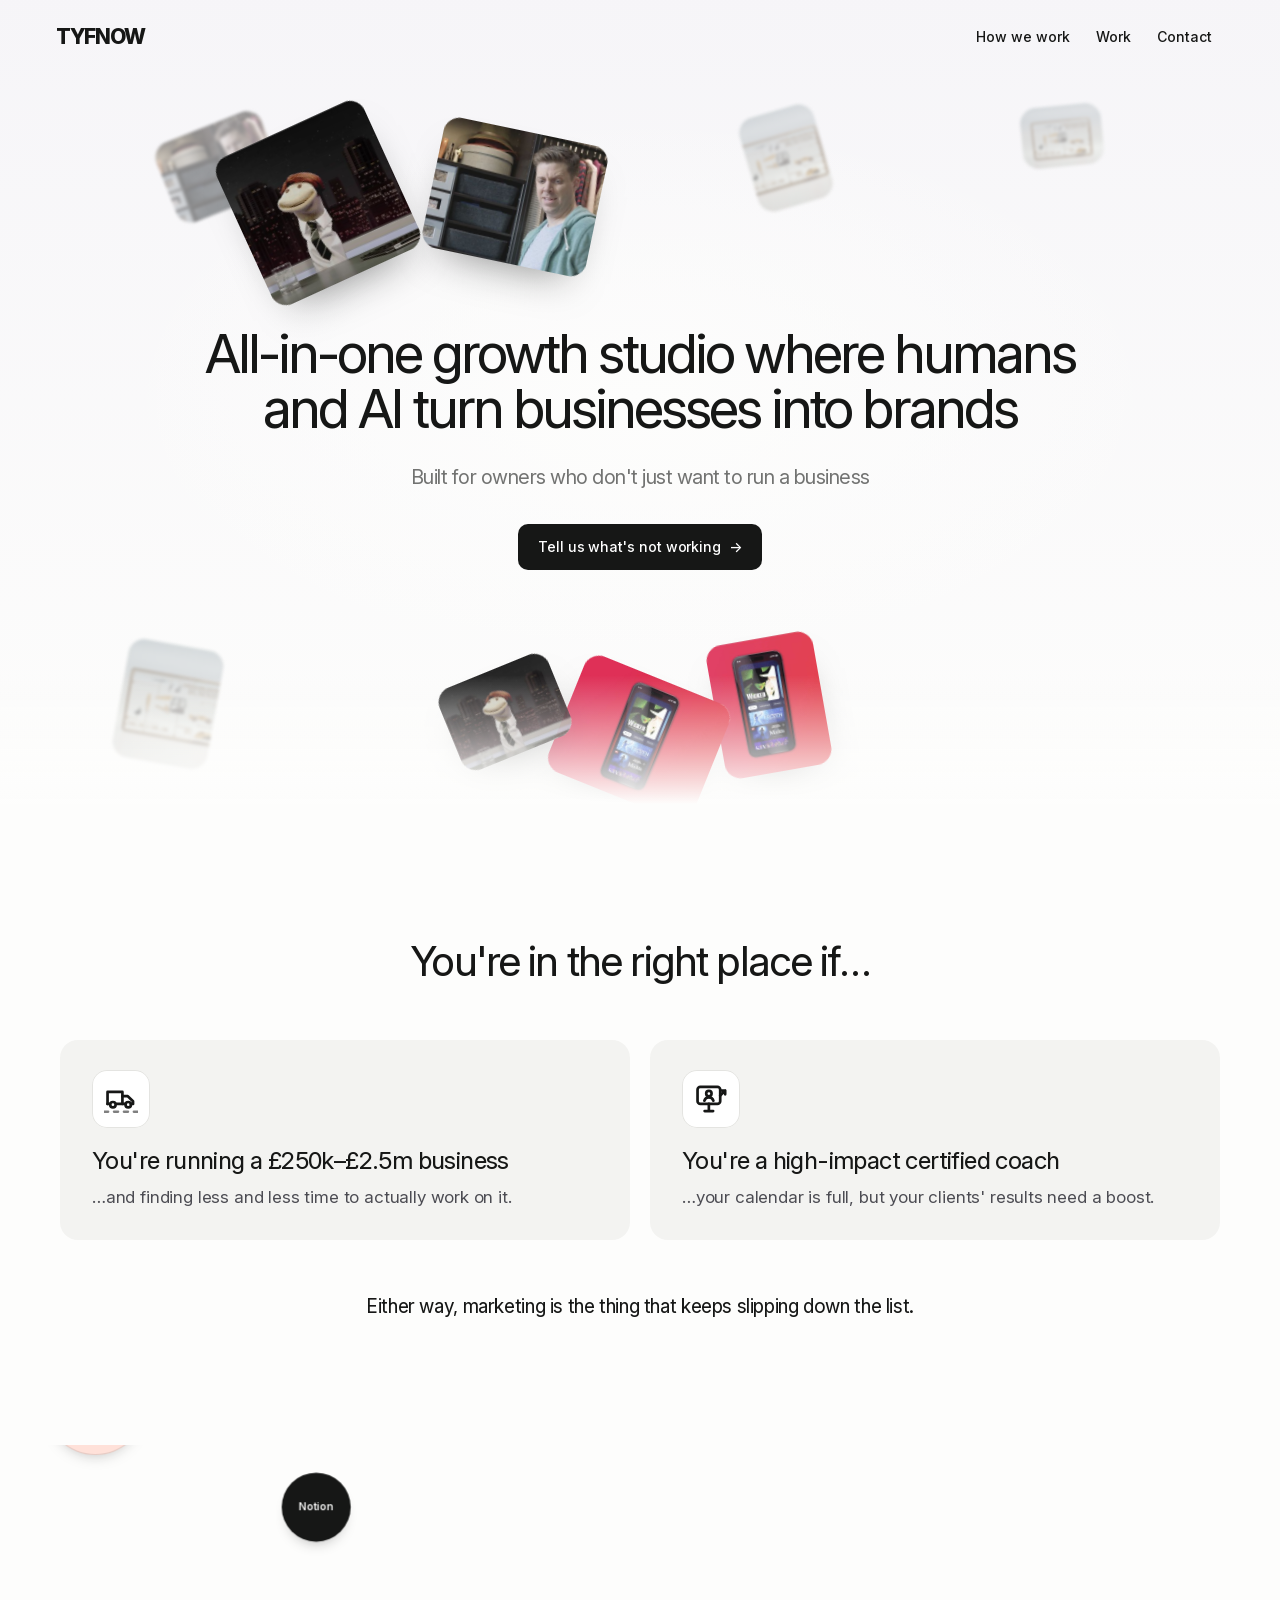
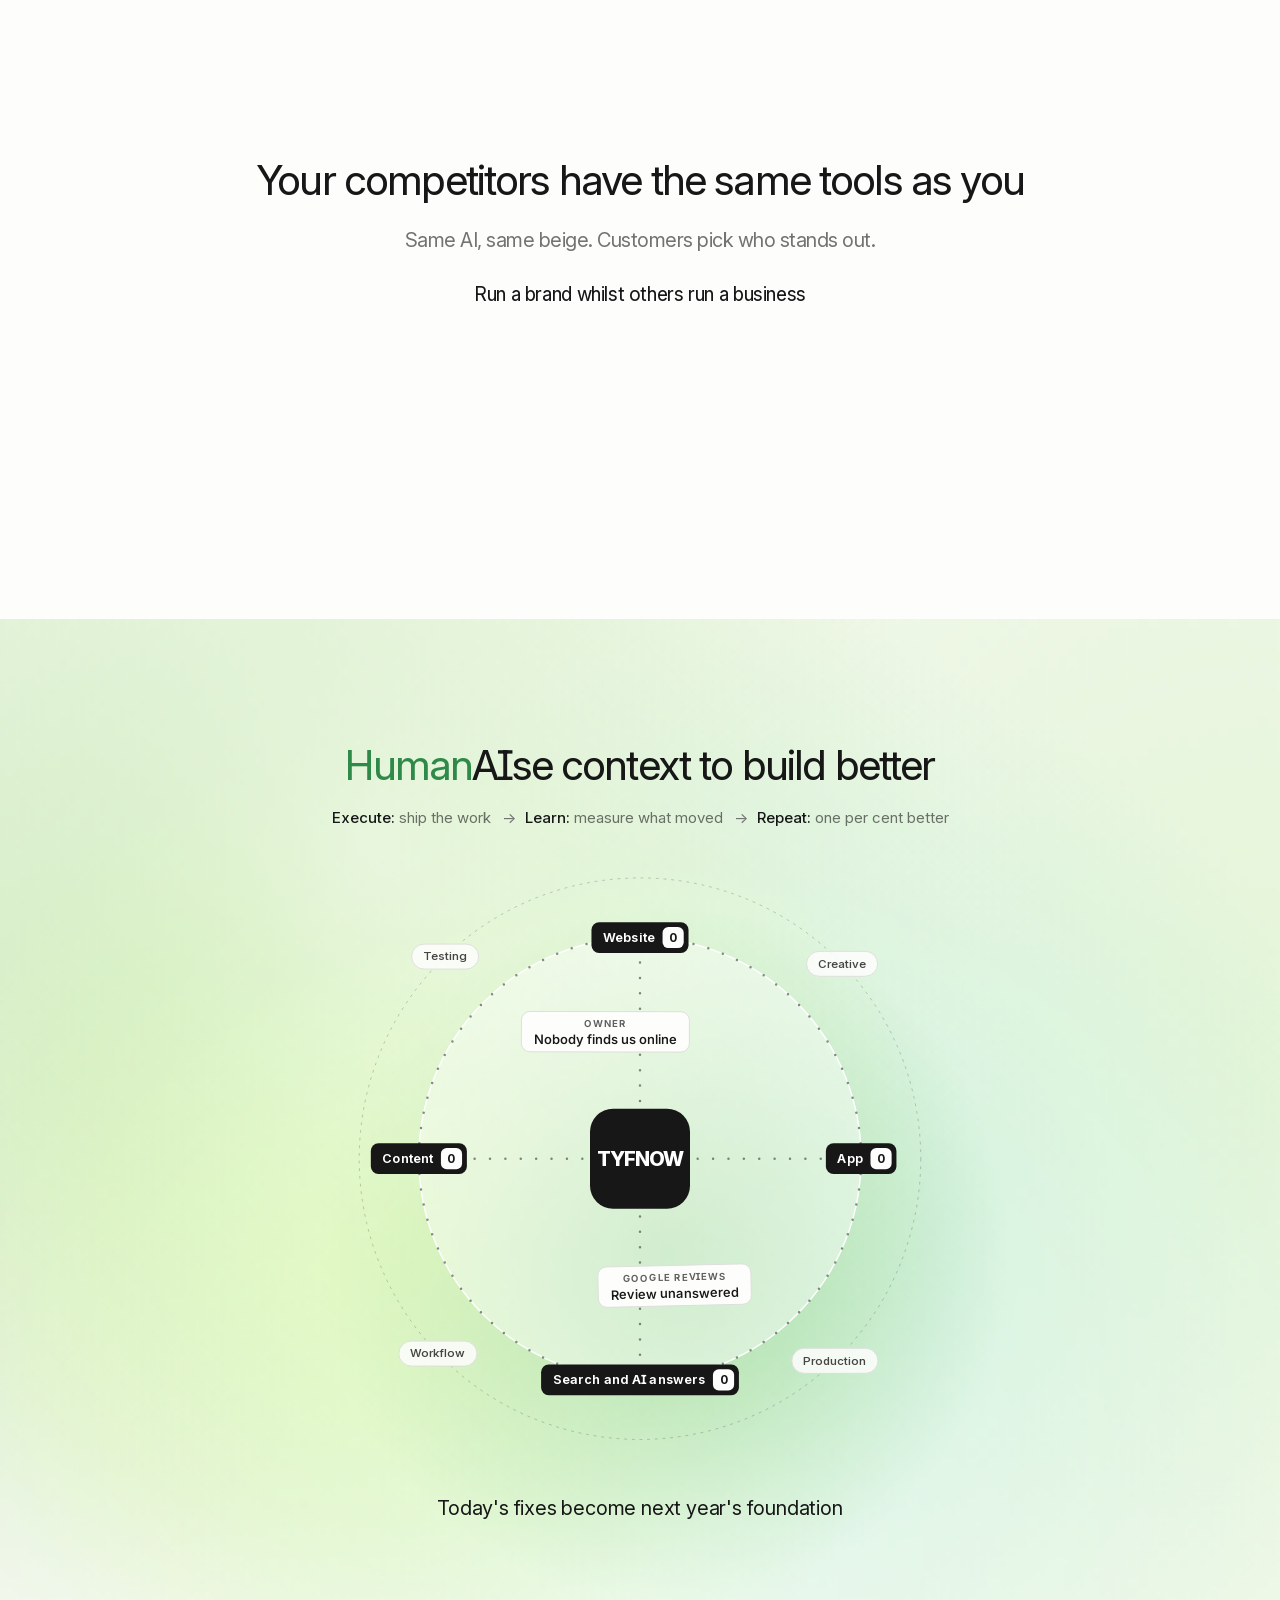
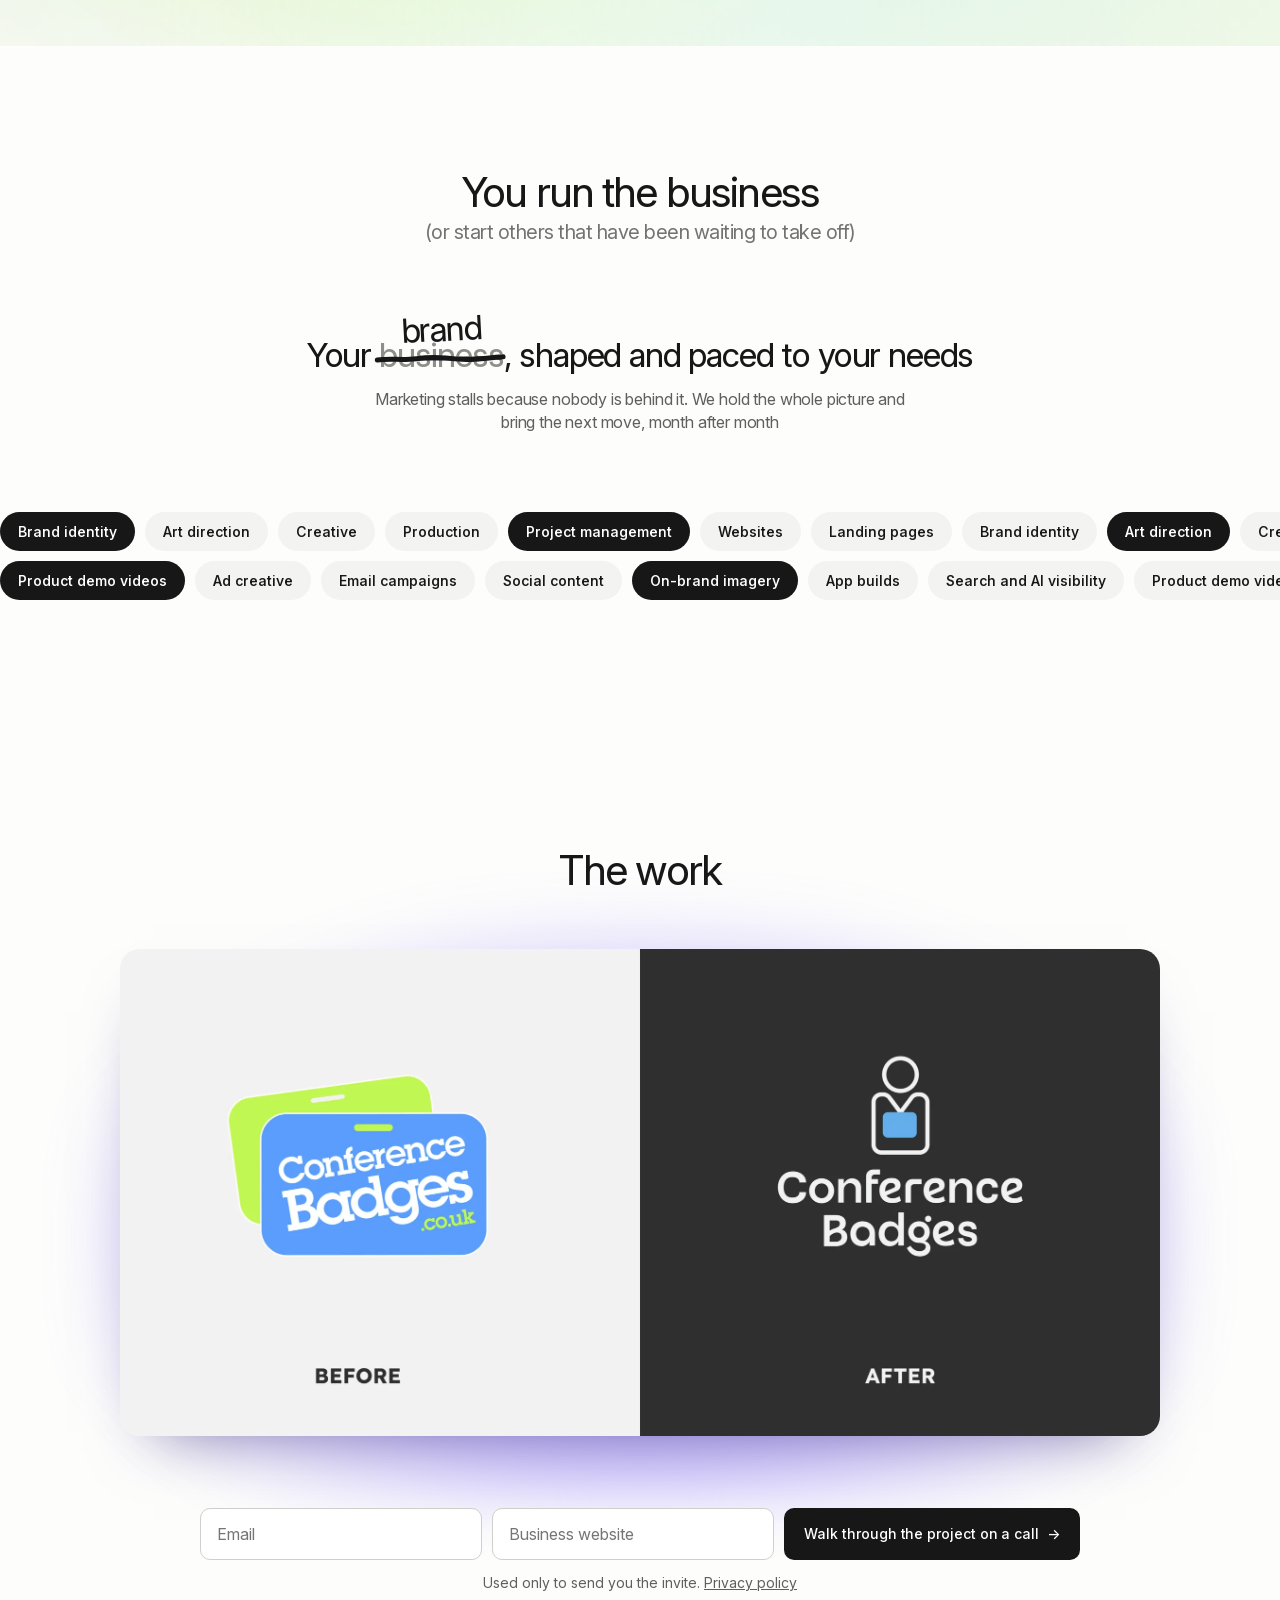
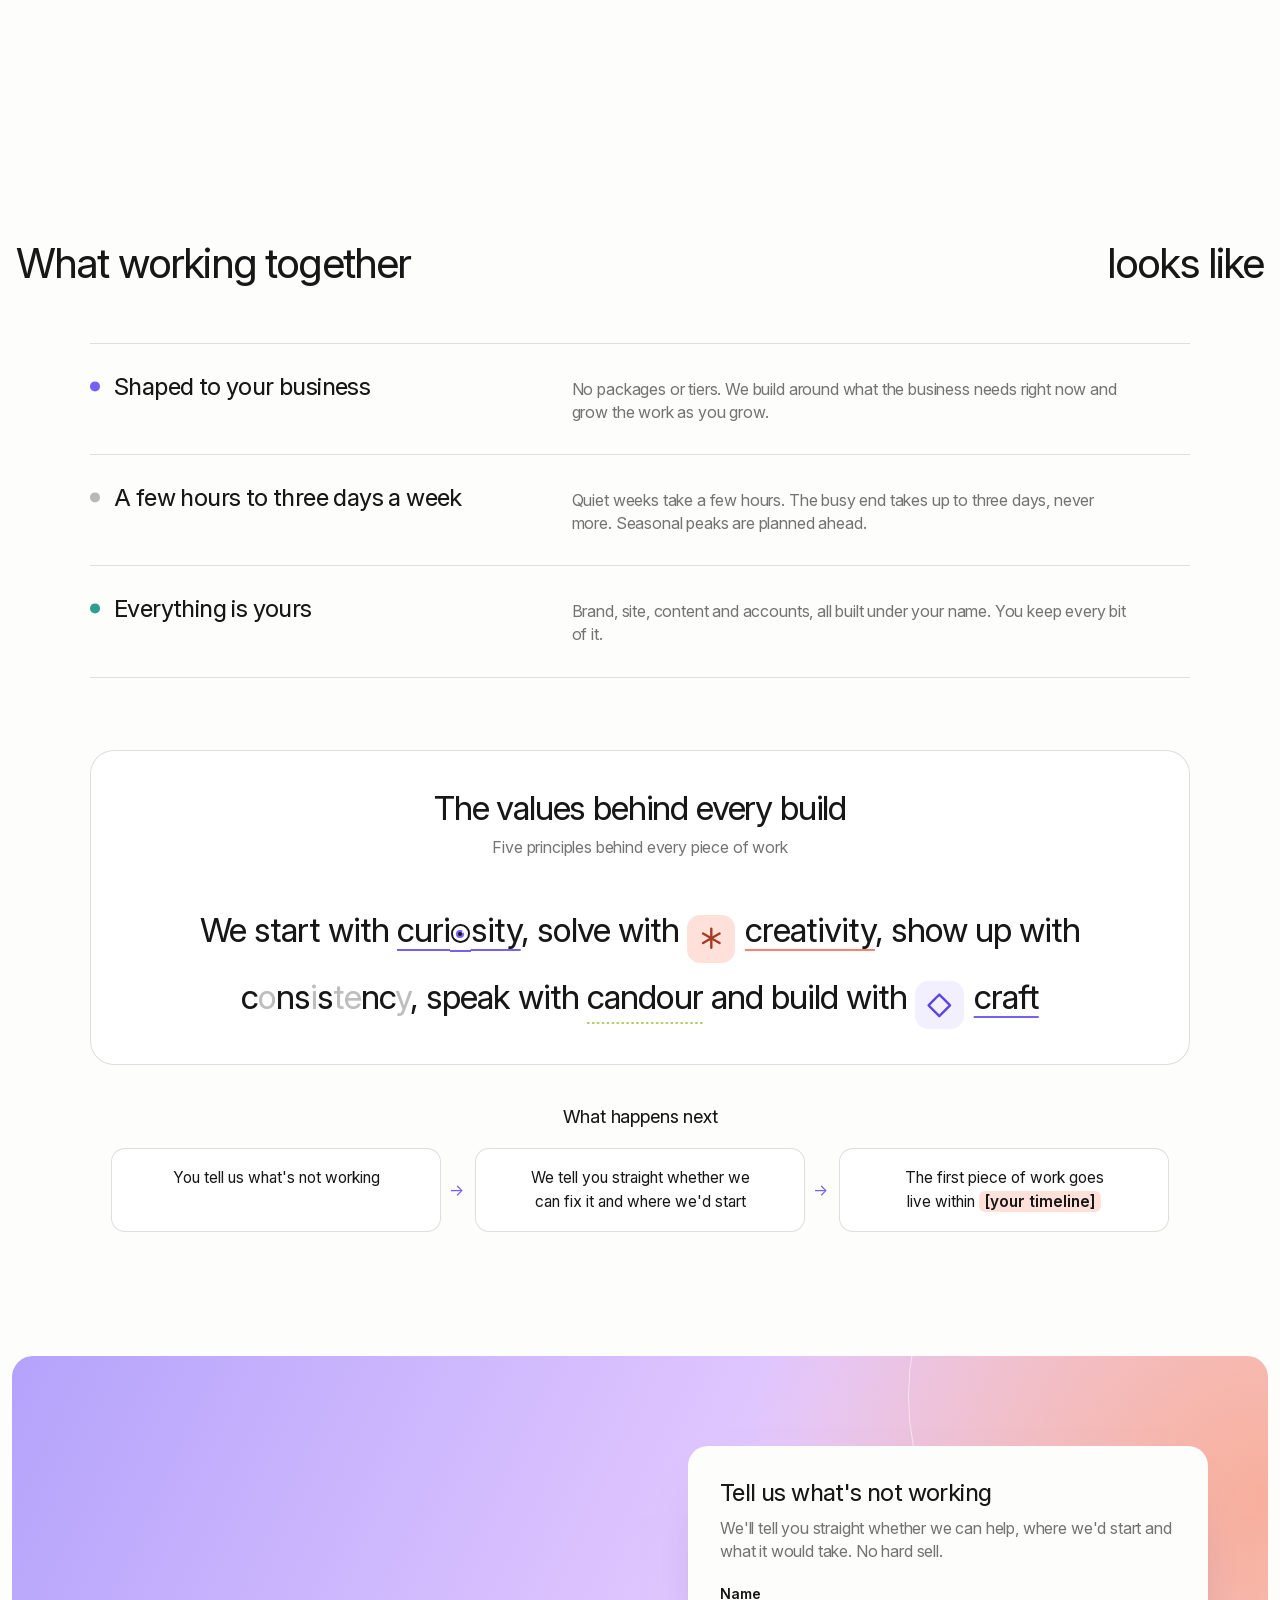
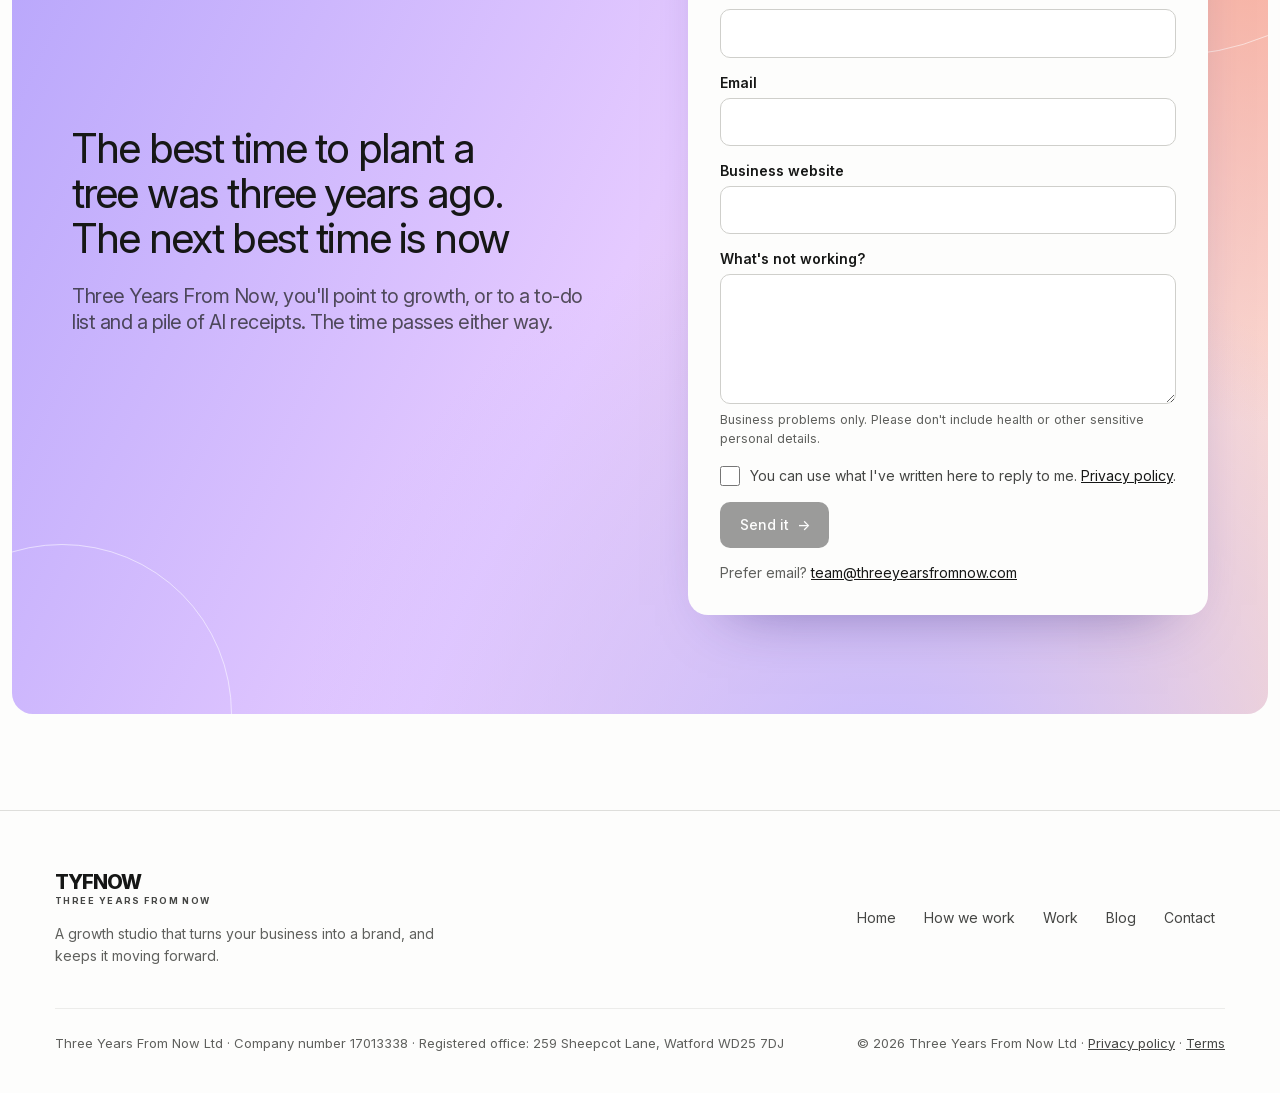
==== index.html @ 56f5e197 "Section 3 line shortened; section 5 opened with no box; offer terms as open rows; values moved under" ====
<!doctype html>
<html lang="en-GB" data-ga="">
<head>
<meta charset="utf-8">
<meta name="viewport" content="width=device-width, initial-scale=1">
<title>All-in-one growth studio where humans and AI turn businesses into brands. Three Years From Now</title>
<meta name="description" content="All-in-one growth studio where humans and AI turn businesses into brands. Built for owners turning over £250k to £2.5m, and certified coaches.">
<link rel="canonical" href="https://www.threeyearsfromnow.com/">
<meta property="og:title" content="All-in-one growth studio where humans and AI turn businesses into brands. Three Years From Now">
<meta property="og:description" content="All-in-one growth studio where humans and AI turn businesses into brands. Built for owners turning over £250k to £2.5m, and certified coaches.">
<meta property="og:url" content="https://www.threeyearsfromnow.com/">
<meta property="og:type" content="website">
<meta property="og:site_name" content="Three Years From Now">
<meta property="og:locale" content="en_GB">
<meta property="og:image" content="https://www.threeyearsfromnow.com/img/og.png">
<meta property="og:image:width" content="1200">
<meta property="og:image:height" content="630">
<meta property="og:image:alt" content="Three Years From Now, an all-in-one growth studio where humans and AI turn businesses into brands.">
<meta name="twitter:card" content="summary_large_image">
<meta name="twitter:title" content="All-in-one growth studio where humans and AI turn businesses into brands. Three Years From Now">
<meta name="twitter:description" content="All-in-one growth studio where humans and AI turn businesses into brands. Built for owners turning over £250k to £2.5m, and certified coaches.">
<meta name="twitter:image" content="https://www.threeyearsfromnow.com/img/og.png">
<script type="application/ld+json">{"@context": "https://schema.org", "@graph": [{"@type": ["Organization", "ProfessionalService"], "@id": "https://www.threeyearsfromnow.com/#org", "name": "Three Years From Now", "alternateName": "TYFNOW", "legalName": "Three Years From Now Ltd", "url": "https://www.threeyearsfromnow.com/", "logo": "https://www.threeyearsfromnow.com/img/og.png", "description": "A growth studio that turns your business into a brand, then builds the system that keeps it moving forward. For business owners and certified coaches.", "foundingDate": "2026-02", "identifier": {"@type": "PropertyValue", "propertyID": "Companies House", "value": "17013338"}, "founder": {"@type": "Person", "@id": "https://www.threeyearsfromnow.com/#founder", "name": "Shaheryar Malik", "jobTitle": "Founder and creative director"}, "address": {"@type": "PostalAddress", "streetAddress": "259 Sheepcot Lane", "addressLocality": "Watford", "postalCode": "WD25 7DJ", "addressCountry": "GB"}, "areaServed": "GB", "knowsAbout": ["brand", "website", "content", "AI search visibility", "growth marketing for small businesses"]}, {"@type": "WebSite", "@id": "https://www.threeyearsfromnow.com/#website", "url": "https://www.threeyearsfromnow.com/", "name": "Three Years From Now", "publisher": {"@id": "https://www.threeyearsfromnow.com/#org"}, "inLanguage": "en-GB"}, {"@type": "WebPage", "@id": "https://www.threeyearsfromnow.com/#page", "url": "https://www.threeyearsfromnow.com/", "name": "Three Years From Now", "isPartOf": {"@id": "https://www.threeyearsfromnow.com/#website"}, "about": {"@id": "https://www.threeyearsfromnow.com/#org"}}]}</script>
<link rel="preload" href="/fonts/InterVariable-latin.woff" as="font" type="font/woff" crossorigin>
<link rel="stylesheet" href="/css/v06-base.css">
<link rel="stylesheet" href="/css/v06-home.css">
<link rel="stylesheet" href="/css/v06-onepage.css">
<link rel="stylesheet" href="/css/v06-type.css">
<link rel="stylesheet" href="/css/v06-chrome.css">
</head>
<body data-home>
<div class="h-07f91d">


<header class="hdr">
  <div class="hdr-wrap">
    <div class="hdr-in">
      <a class="brand" href="/" aria-label="TYFNOW, Three Years From Now, home" aria-current="page">
        <span class="brand-w">TYFNOW</span>
      </a>
      <nav class="hdr-nav" aria-label="Primary">
        <a class="hdr-link" href="/#how-we-work">How we work</a>
        <a class="hdr-link" href="/#work">Work</a>
        <a class="hdr-link" href="/#contact" data-track="nav_contact">Contact</a>
      </nav>
      <button class="hdr-menu" type="button" aria-controls="hdr-mob" aria-expanded="false">Menu</button>
    </div>
    <nav class="hdr-mob" id="hdr-mob" aria-label="Primary, mobile" hidden>
      <a class="hdr-link" href="/#how-we-work">How we work</a>
      <a class="hdr-link" href="/#work">Work</a>
      <a class="hdr-link" href="/#contact" data-track="nav_contact">Contact</a>
    </nav>
  </div>
</header>

<main>

<!-- 01 Hero -->
<section class="hero" aria-labelledby="hero-h">
<div class="wrap">
<div class="head h-a1e47a">
<h1 class="h-hero" id="hero-h">All-in-one growth studio where humans and AI turn businesses into brands</h1>
<p class="lead hero-lead">Built for owners who don't just want to run a business</p>
<a class="btn btn-dark h-0a137c" href="#contact" data-track="h_cta_1">Tell us what's not working <span aria-hidden="true">→</span></a>
</div>
<div class="hero-float" id="hero-float" aria-hidden="true" hidden></div>
</div>
</section>

<!-- 02 Qualify -->
<section class="sec" id="for" aria-labelledby="for-h">
<div class="wrap">
<div class="head">
<h2 class="h-sec" id="for-h">You're in the right place if…</h2>
</div>
<div class="grid2 h-c99494">
<article class="aud h-a813ca">
<span class="aud-ic aud-ic-van" aria-hidden="true"><svg viewBox="0 0 24 24" width="28" height="28" fill="none" stroke="currentColor" stroke-width="1.9" stroke-linecap="round" stroke-linejoin="round"><g class="ic-van"><path d="M2.5 15.5 V7 H13 V15.5"></path><path d="M13 10 H16.8 L20.5 13.6 V15.5 H19"></path><path d="M9 15.5 H15.2 M2.5 15.5 H3.6"></path><circle cx="6.3" cy="16" r="1.9"></circle><circle cx="17.1" cy="16" r="1.9"></circle></g><path class="ic-road" d="M0 21 H24"></path></svg></span>
<div class="h-24653e">
<h3 class="h-card">You're running a <span class="nw">£250k–£2.5m</span> business</h3>
<p class="body h-54f9d5">…and finding less and less time to actually work on it.</p>
</div>
</article>
<article class="aud h-35dbbc">
<span class="aud-ic aud-ic-call" aria-hidden="true"><svg viewBox="0 0 24 24" width="28" height="28" fill="none" stroke="currentColor" stroke-width="1.9" stroke-linecap="round" stroke-linejoin="round"><rect x="2.5" y="3.5" width="16" height="12" rx="2"></rect><path d="M7.5 20.5 H13.5 M10.5 15.5 V20.5"></path><g class="ic-guest"><circle cx="10.5" cy="8.2" r="1.9"></circle><path d="M7.3 13.2 C7.9 11.6 9.1 10.9 10.5 10.9 S13.1 11.6 13.7 13.2"></path></g><path class="ic-boost" d="M18.5 9.5 L22 6 M19.3 6 H22 V8.7"></path></svg></span>
<div class="h-24653e">
<h3 class="h-card">You're a high-impact certified coach</h3>
<p class="body h-54f9d5">…your calendar is full, but your clients' results need a boost.</p>
</div>
</article>
</div>
<p class="h-0ad140">Either way, marketing is the thing that keeps slipping down the list.</p>
</div>
</section>

<!-- 03 Problem -->
<section class="sec same-tools" id="problem" aria-labelledby="nobody-h">
<div class="pit pit-section" aria-hidden="true"></div>
<div class="wrap">
<div class="head same-tools-text">
<h2 class="h-sec" id="nobody-h">Your competitors have the same tools as you</h2>
<p class="lead">Same AI, same beige. Customers pick who stands out.</p>
<p class="same-tools-turn">Run a brand whilst others run a business</p>
</div>
</div>
</section>

<!-- 04 How it works: HumanAIse. Human and AI take the lead in turn; tasks light up and land on their heading -->
<section class="sec rg-sec lead-h" id="how-it-works" aria-labelledby="cap-h">
<canvas class="rg-bg" id="rg-bg" aria-hidden="true"></canvas>
<div class="wrap">
<div class="head rg-head">
<h2 class="h-sec" id="cap-h"><span class="rg-w rg-w-h">Human</span><span class="rg-w rg-w-a">AI</span>se context to build better</h2>
<ol class="rg-elr" aria-label="Execute, learn, repeat">
<li><b>Execute:</b> ship the work</li>
<li><b>Learn:</b> measure what moved</li>
<li><b>Repeat:</b> one per cent better</li>
</ol>
</div>
<div class="rg-stage" id="rg" aria-hidden="true">
<ul class="rg-fallback">
<li class="f-web">Website</li><li class="f-app">App</li><li class="f-search">Search and AI answers</li><li class="f-content">Content</li>
</ul>
</div>
<p class="rg-pay">Today's fixes become next year's foundation</p>
<ul class="sr-only" aria-label="How it works">
<li>People and AI take the lead in turn on the context from your business.</li>
<li>Issues such as error 404s, broken links or missing meta data are picked up, worked through with creative, production, workflow and testing, and land as live work.</li>
<li>Everything lands on one of four headings: website, app, search and AI answers, or content.</li>
</ul>
</div>
</section>

<!-- 05 "You run the business" heading, then two buckets (grey: your business/brand with the pills; white: the values) -->
<section class="sec" id="brand" aria-labelledby="brand-h">
<div class="wrap op-bk-wrap" id="how-we-work">
<div class="head op-bk-top">
<h2 class="h-sec" id="brand-h">You run the business</h2>
<p class="lead">(or start others that have been waiting to take off)</p>
</div>
<div class="op-buckets op-buckets-open">
<div class="op-bucket op-bucket-grey op-bk-open">
<h3 class="h-brand op-bk-brand"><span class="sr">Your brand, shaped and paced to your needs</span><span aria-hidden="true"><span class="nw">Your <span class="swap"><span class="old">business<svg class="scribble" viewBox="0 0 200 24" preserveAspectRatio="none" aria-hidden="true" focusable="false"><path d="M2 15 C 22 11, 41 16, 63 12 S 104 9, 128 13 S 171 10, 198 8"></path><path d="M8 13 C 46 12, 92 15, 138 11 S 182 12, 195 11"></path></svg></span><span class="new">brand</span></span>,</span> shaped and paced to your needs</span></h3>
<p class="op-bk-sub">Marketing stalls because nobody is behind it. We hold the whole picture and bring the next move, month after month</p>
<p class="sr-only">What we take on: brand identity, art direction, creative, production, project management, websites, landing pages, product demo videos, ad creative, email campaigns, social content, on-brand imagery, app builds, and search and AI visibility.</p>
<div class="op-tick op-tick-grey op-tick-bleed" aria-hidden="true">
<ul class="op-tick-row"><li class="t-l">Brand identity</li><li>Art direction</li><li class="t-p">Creative</li><li>Production</li><li class="t-m">Project management</li><li>Websites</li><li>Landing pages</li><li class="t-l">Brand identity</li><li>Art direction</li><li class="t-p">Creative</li><li>Production</li><li class="t-m">Project management</li><li>Websites</li><li>Landing pages</li><li class="t-l">Brand identity</li><li>Art direction</li><li class="t-p">Creative</li><li>Production</li><li class="t-m">Project management</li><li>Websites</li><li>Landing pages</li></ul>
<ul class="op-tick-row op-tick-rev"><li class="t-g">Product demo videos</li><li>Ad creative</li><li>Email campaigns</li><li class="t-l">Social content</li><li>On-brand imagery</li><li class="t-p">App builds</li><li>Search and AI visibility</li><li class="t-g">Product demo videos</li><li>Ad creative</li><li>Email campaigns</li><li class="t-l">Social content</li><li>On-brand imagery</li><li class="t-p">App builds</li><li>Search and AI visibility</li><li class="t-g">Product demo videos</li><li>Ad creative</li><li>Email campaigns</li><li class="t-l">Social content</li><li>On-brand imagery</li><li class="t-p">App builds</li><li>Search and AI visibility</li></ul>
</div>
</div>
</div>
</div>
</section>

<!-- 07 The work: Conference Badges, then the call CTA (email + business website). "Before TYFNOW" is turned off for now -->
<section class="sec" id="work" aria-labelledby="work-h">
<div class="wrap">
<div class="head">
<h2 class="h-sec" id="work-h">The work</h2>
</div>
<figure class="op-case">
<img src="/img/cb-brand-before-after.webp" width="2200" height="1031" alt="Conference Badges logo before and after: the old blue and green badge mark, and the new simplified mark on charcoal" loading="lazy" decoding="async">
</figure>
<div class="op-call">
<form id="call-form" class="op-call-form" name="work-call" method="POST" action="/" data-netlify="true" netlify-honeypot="website" novalidate aria-label="Walk through the project on a call">
<input type="hidden" name="form-name" value="work-call">
<input type="text" name="website" tabindex="-1" autocomplete="off" class="sr-only" aria-hidden="true">
<label class="sr-only" for="w-email">Email</label>
<input id="w-email" name="email" type="email" inputmode="email" autocomplete="email" placeholder="Email" required aria-describedby="w-note">
<label class="sr-only" for="w-site">Business website</label>
<input id="w-site" name="business_website" type="text" inputmode="url" autocomplete="url" placeholder="Business website" required aria-describedby="w-note">
<button type="submit" id="w-send" class="btn btn-dark">Walk through the project on a call <span aria-hidden="true">→</span></button>
</form>
<p id="w-note" class="op-call-note" aria-live="polite">Used only to send you the invite. <a href="/privacy">Privacy policy</a></p>
<p id="w-success" class="op-call-done" tabindex="-1" hidden>Thanks. We'll send a calendar invite to your inbox shortly</p>
</div>
<div class="op-before" hidden>
<div class="head">
<h2 class="h-sec" id="before-h">Before TYFNOW, the work that built it</h2>
<p class="lead">Brand and campaign work for American Express, IKEA, Huawei, TodayTix and more. The same craft, now pointed at businesses like yours.</p>
</div>
<ul class="op-tiles">
<li class="op-tile">
<div class="op-media"><img src="/img/todaytix.jpg" width="960" height="823" alt="TodayTix campaign artwork" loading="lazy" decoding="async"></div>
<div class="op-cap"><h3 class="h-small">TodayTix</h3></div>
</li>
<li class="op-tile">
<div class="op-media"><img src="/img/amex-business.jpg" width="961" height="823" alt="American Express small business campaign artwork" loading="lazy" decoding="async"></div>
<div class="op-cap"><h3 class="h-small">American Express</h3></div>
</li>
<li class="op-tile">
<div class="op-media"><img src="/img/amex-puppet.jpg" width="961" height="823" alt="Sock puppet at a desk in front of a city skyline, American Express campaign" loading="lazy" decoding="async"></div>
<div class="op-cap"><h3 class="h-small">American Express</h3></div>
</li>
</ul>
<p class="op-names">Also: Siemens, McCarthy Stone, Nutella, Wetha, Kids Clubs and Velvis. Ask about any of them.</p>
</div>
</div>
</section>

<!-- 08 Offer -->
<section class="sec" id="offer" aria-labelledby="offer-h">
<div class="wrap">
<div class="head">
<h2 class="h-sec op-meet" id="offer-h"><span class="op-meet-l">What working together</span> <span class="op-meet-r">looks like</span></h2>
</div>
<div class="op-terms">
<div class="op-term"><h3 class="h-card"><span class="op-dot op-dot-violet" aria-hidden="true"></span>Shaped to your business</h3><p class="body">No packages or tiers. We build around what the business needs right now and grow the work as you grow.</p></div>
<div class="op-term"><h3 class="h-card"><span class="op-dot op-dot-grey" aria-hidden="true"></span>A few hours to three days a week</h3><p class="body">Quiet weeks take a few hours. The busy end takes up to three days, never more. Seasonal peaks are planned ahead.</p></div>
<div class="op-term"><h3 class="h-card"><span class="op-dot op-dot-mint" aria-hidden="true"></span>Everything is yours</h3><p class="body">Brand, site, content and accounts, all built under your name. You keep every bit of it.</p></div>
</div>
<div class="op-bucket op-bucket-paper op-values" id="values">
<h3 class="op-bk-h">The values behind every build</h3>
<p class="op-bk-sub">Five principles behind every piece of work</p>
<p class="op-creed">We start with <span class="op-v op-v-curiosity"><span class="sr">curiosity</span><span aria-hidden="true"><u>curi<span class="op-eye"><span class="op-pupil"><span class="op-glint"></span></span></span>sity</u></span></span>, solve with <span class="op-v op-v-creativity"><span class="op-val-ic op-ic-p" aria-hidden="true"><svg class="op-ico" id="ico-creativity" width="26" height="26" viewBox="0 0 24 24" fill="none" stroke="currentColor" stroke-width="2" stroke-linecap="round"><line x1="12" y1="4" x2="12" y2="20"></line><line x1="5.07" y1="8" x2="18.93" y2="16"></line><line x1="5.07" y1="16" x2="18.93" y2="8"></line></svg></span><u>creativity</u></span>, show up with <span class="op-v op-v-consistency"><span class="sr">consistency</span><span aria-hidden="true">c<span class="dim">o</span>ns<span class="dim">i</span>s<span class="dim">te</span>nc<span class="dim">y</span></span></span>, speak with <span class="op-v op-v-candour"><span class="op-wave-w">candour<svg class="op-wave" viewBox="0 0 98 12" preserveAspectRatio="none" aria-hidden="true" focusable="false"><rect x="0.0" y="0" width="2.2" height="12" rx="1.1"></rect><rect x="4.2" y="0" width="2.2" height="12" rx="1.1"></rect><rect x="8.3" y="0" width="2.2" height="12" rx="1.1"></rect><rect x="12.5" y="0" width="2.2" height="12" rx="1.1"></rect><rect x="16.6" y="0" width="2.2" height="12" rx="1.1"></rect><rect x="20.8" y="0" width="2.2" height="12" rx="1.1"></rect><rect x="24.9" y="0" width="2.2" height="12" rx="1.1"></rect><rect x="29.1" y="0" width="2.2" height="12" rx="1.1"></rect><rect x="33.2" y="0" width="2.2" height="12" rx="1.1"></rect><rect x="37.4" y="0" width="2.2" height="12" rx="1.1"></rect><rect x="41.5" y="0" width="2.2" height="12" rx="1.1"></rect><rect x="45.7" y="0" width="2.2" height="12" rx="1.1"></rect><rect x="49.8" y="0" width="2.2" height="12" rx="1.1"></rect><rect x="54.0" y="0" width="2.2" height="12" rx="1.1"></rect><rect x="58.1" y="0" width="2.2" height="12" rx="1.1"></rect><rect x="62.3" y="0" width="2.2" height="12" rx="1.1"></rect><rect x="66.4" y="0" width="2.2" height="12" rx="1.1"></rect><rect x="70.6" y="0" width="2.2" height="12" rx="1.1"></rect><rect x="74.7" y="0" width="2.2" height="12" rx="1.1"></rect><rect x="78.9" y="0" width="2.2" height="12" rx="1.1"></rect><rect x="83.0" y="0" width="2.2" height="12" rx="1.1"></rect><rect x="87.2" y="0" width="2.2" height="12" rx="1.1"></rect><rect x="91.3" y="0" width="2.2" height="12" rx="1.1"></rect><rect x="95.5" y="0" width="2.2" height="12" rx="1.1"></rect></svg></span></span> and build with <span class="op-v op-v-craft"><span class="op-val-ic op-ic-v" aria-hidden="true"><svg class="op-ico" id="ico-craft" width="26" height="26" viewBox="0 0 24 24" fill="none" stroke="currentColor" stroke-width="2" stroke-linejoin="round" stroke-linecap="round"><g class="cr-move"><g class="cr-boost"><path d="M7.5 2.6 V0.2"></path><path d="M16.5 2.6 V0.2"></path><path d="M12 6 V3.4"></path></g><polygon points="12,3 16.5,7.5 21,12 12,21 3,12 7.5,7.5 9.75,5.25"></polygon></g></svg></span><u>craft</u></span></p>
</div>
<div class="op-next">
<h3 class="h-small">What happens next</h3>
<ol class="op-steps">
<li>You tell us what's not working</li>
<li>We tell you straight whether we can fix it and where we'd start</li>
<li>The first piece of work goes live within <mark class="op-ph">[your timeline]</mark></li>
</ol>
</div>
</div>
</section>

<!-- 09 Close and contact: one card -->
<section class="close-out" id="contact" aria-labelledby="plant-h">
<div class="closer">
<div class="ring h-85aa29" aria-hidden="true"></div>
<div class="ring h-8221fe" aria-hidden="true"></div>
<div class="wrap h-def3bf op-close">
<div class="op-close-text">
<h2 class="h-close" id="plant-h">The best time to plant a tree was three years ago. The next best time is now</h2>
<p class="lead">Three Years From Now, you'll point to growth, or to a to-do list and a pile of AI receipts. The time passes either way.</p>
</div>
<div class="op-form-panel">
<h3 class="h-card" id="form-h">Tell us what's not working</h3>
<p class="body">We'll tell you straight whether we can help, where we'd start and what it would take. No hard sell.</p>
<form id="contact-form" class="op-form" name="contact" method="POST" action="/" data-netlify="true" netlify-honeypot="website" novalidate aria-labelledby="form-h">
<input type="hidden" name="form-name" value="contact">
<div class="op-f"><label for="c-name">Name</label><input id="c-name" name="name" type="text" autocomplete="name" required></div>
<div class="op-f"><label for="c-email">Email</label><input id="c-email" name="email" type="email" inputmode="email" autocomplete="email" required></div>
<div class="op-f"><label for="c-site">Business website</label><input id="c-site" name="business_website" type="text" inputmode="url" autocomplete="url" pattern="\s*\S+\.\S+\s*" required></div>
<div class="op-f"><label for="c-message">What's not working?</label><textarea id="c-message" name="message" required aria-describedby="c-help"></textarea><span class="op-help" id="c-help">Business problems only. Please don't include health or other sensitive personal details.</span></div>
<input type="text" name="website" tabindex="-1" autocomplete="off" class="sr-only" aria-hidden="true">
<input type="hidden" name="consent" value="">
<label class="op-consent"><input type="checkbox" id="c-consent" required><span>You can use what I've written here to reply to me. <a href="/privacy">Privacy policy</a>.</span></label>
<button type="submit" id="c-send" class="btn btn-dark op-send" disabled>Send it <span aria-hidden="true">→</span></button>
<p id="c-note" class="op-note" aria-live="polite"></p>
</form>
<div id="c-success" class="op-success" tabindex="-1" hidden>Sent. You'll hear from Sherry within five working days. If it's urgent, email <a href="mailto:team@threeyearsfromnow.com">team@threeyearsfromnow.com</a>.</div>
<p class="op-email">Prefer email? <a href="mailto:team@threeyearsfromnow.com">team@threeyearsfromnow.com</a></p>
</div>
</div>
</div>
</section>

</main>

<footer class="foot">
  <div class="foot-wrap">
    <div class="foot-top">
      <div class="foot-brand">
        <a class="brand" href="/" aria-label="TYFNOW, Three Years From Now, home">
          <span class="brand-w">TYFNOW</span>
          <span class="brand-s">Three Years From Now</span>
        </a>
        <p class="foot-desc">A growth studio that turns your business into a brand, and keeps it moving forward.</p>
      </div>
      <nav class="foot-links" aria-label="Footer">
        <a href="/" aria-current="page">Home</a>
        <a href="/#how-we-work">How we work</a>
        <a href="/#work">Work</a>
        <a href="/blog">Blog</a>
        <a href="/#contact">Contact</a>
      </nav>
    </div>
    <div class="foot-base">
      <p>Three Years From Now Ltd · Company number 17013338 · Registered office: 259 Sheepcot Lane, Watford WD25 7DJ</p>
      <p>© 2026 Three Years From Now Ltd · <a href="/privacy">Privacy policy</a> · <a href="/terms">Terms</a></p>
    </div>
  </div>
</footer>

</div>

<div id="cookie" class="cookie" role="region" aria-label="Cookies">
  <p>We'd like to count visits with Google Analytics. It records which pages and buttons get used, not what you type. <a href="/privacy">Privacy policy</a>.</p>
  <button type="button" data-accept>Accept</button>
  <button type="button" data-decline>Decline</button>
</div>

<script src="/js/site.js"></script>
<script src="/js/v06.js"></script>
<script src="/js/hero-b.js"></script>
<script src="/js/tools-pit.js"></script>
<script src="/js/ring.js"></script>
<script src="/js/contact.js"></script>
<script src="/js/work-call.js"></script>
<script src="/js/values-motion.js"></script>
<script src="/js/offer-head.js"></script>
</body>
</html>
---- css/v06-base.css ----
/* TYFNOW v06-base.css: self-hosted Inter (variable, Latin subset). Loaded first on every page. 23 Oct 2026. */
@font-face{font-family:"Inter";font-style:normal;font-weight:100 900;font-display:swap;src:url(/fonts/InterVariable-latin.woff) format("woff")}
---- css/v06-home.css ----
/* TYFNOW v06-home.css: / page, ported from the sealed V06 type test (23 Oct 2026).
   Section 1: page layout and V06 type. Section 2: production additions. Section 3: former inline styles (generated). */
*{box-sizing:border-box}
@media (prefers-reduced-motion: no-preference){html{scroll-behavior:smooth}}
body{margin:0;background:#fdfdfc;color:#161716;font-family:Inter,'Inter Display',-apple-system,BlinkMacSystemFont,'Segoe UI',Arial,sans-serif;-webkit-font-smoothing:antialiased}
a{color:#161716}a:hover{color:#4f3fd0}
p{margin:0}
section{scroll-margin-top:112px}
.sr{position:absolute;width:1px;height:1px;padding:0;margin:-1px;overflow:hidden;clip:rect(0,0,0,0);white-space:nowrap;border:0}
.wrap{width:min(calc(100% - 120px),1280px);margin-inline:auto}
@media (max-width:1150px){.wrap{width:min(calc(100% - 68px),1280px)}}
@media (max-width:760px){.wrap{width:calc(100% - 42px)}}
@media (max-width:400px){.wrap{width:calc(100% - 36px)}}

h1,h2,h3{margin:0;font-weight:740;letter-spacing:-.05em;line-height:1.075;color:#161716;text-wrap:balance;font-optical-sizing:auto}
.h-hero{font-size:clamp(59px,6.6vw,92px);letter-spacing:-.055em;max-width:1000px}
.h-sec{font-size:clamp(45px,5.2vw,68px);max-width:900px}
.h-cap{font-size:clamp(43px,4.9vw,68px);max-width:880px}
.h-brand{font-size:clamp(51px,5.6vw,80px);max-width:1110px;padding-top:.3em}
.h-close{font-size:clamp(44px,4.7vw,65px);max-width:920px}
.h-card{font-size:28px;letter-spacing:-.035em}
.h-small{font-size:20px;letter-spacing:-.03em}
@media (max-width:760px){
.h-hero{font-size:clamp(46px,11.7vw,66px)}
.h-sec{font-size:clamp(42px,10vw,58px)}
.h-cap{font-size:clamp(41px,10.6vw,60px)}
.h-brand{font-size:clamp(42px,9.45vw,65px)}
.h-close{font-size:clamp(38px,9vw,54px)}
.h-card{font-size:24px}
}
@media (max-width:400px){.h-hero{font-size:46px}}

.lead{font-size:19px;line-height:1.63;color:#5f605d;text-wrap:pretty;max-width:680px}
.body{font-size:16px;line-height:1.68;color:#5f605d;text-wrap:pretty}
@media (max-width:760px){.hero-lead{font-size:16px;line-height:1.65}}
.eyebrow{display:inline-flex;align-items:center;gap:10px;font-size:10px;line-height:1;text-transform:uppercase;letter-spacing:.15em;font-weight:740;color:#4a3bc4}
.eyebrow::before{content:'';width:18px;height:2px;border-radius:2px;background:#7661f6}
.head{display:flex;flex-direction:column;align-items:center;text-align:center;gap:24px}
.sec{padding:124px 0}
@media (max-width:760px){.sec{padding:90px 0}}

.btn{display:inline-flex;align-items:center;justify-content:center;gap:8px;min-height:52px;padding:0 22px;border-radius:10px;font-size:13px;font-weight:685;line-height:1;text-decoration:none;white-space:nowrap;border:0;cursor:pointer;font-family:inherit;transition:background-color .2s ease,color .2s ease,transform .2s ease}
.btn-dark{background:#161716;color:#fff}
.btn-dark:hover{background:#4a4b49;color:#fff;transform:translateY(-2px)}
.btn-light{background:#fff;color:#161716;box-shadow:inset 0 0 0 1px #d2d2d7}
.btn-light:hover{background:#e8e8e6;color:#161716;transform:translateY(-2px)}
.btn-nav{min-height:44px;padding:0 20px}
a:focus-visible,button:focus-visible{outline:3px solid #7661f6;outline-offset:3px;border-radius:10px}

/* 00 utility + nav */
.util{height:29px;display:flex;align-items:center;justify-content:center;background:#f3f3f1;border-bottom:1px solid #dededb;font-size:10px;letter-spacing:.15em;text-transform:uppercase;font-weight:640;color:#454644}
.hdr{position:sticky;top:0;z-index:50;background:rgba(255,255,255,.84);backdrop-filter:saturate(1.4) blur(14px);-webkit-backdrop-filter:saturate(1.4) blur(14px);border-bottom:1px solid #dededb}
.hdr-in{height:80px;display:flex;align-items:center;justify-content:space-between;gap:24px}
.mark{font-size:19px;font-weight:800;letter-spacing:-.045em;text-decoration:none;color:#161716;display:inline-flex;align-items:center;gap:7px;min-height:44px}
.mark-dot{width:9px;height:9px;border-radius:50%;background:linear-gradient(135deg,#7661f6,#ff816d)}
.nav{display:flex;align-items:center;gap:6px}
.nav-link{font-size:14px;font-weight:560;color:#454644;text-decoration:none;padding:0 14px;min-height:44px;display:inline-flex;align-items:center;border-radius:80px}
.nav-link:hover{color:#161716;background:#f3f3f1}
.menu-btn{display:none}
.mob{display:none}
@media (max-width:760px){
.hdr-in{height:74px}
.nav{display:none}
.menu-btn{display:inline-flex;min-height:44px;min-width:44px;padding:0 16px;border-radius:80px;background:#fff;box-shadow:inset 0 0 0 1px #d2d2d7;font-size:13px;font-weight:650;color:#161716}
.mob{display:flex;flex-direction:column;gap:4px;padding:8px 0 20px}
.mob .nav-link{font-size:17px;padding:0 4px;border-radius:10px}
}

/* 01 hero */
.hero{background:radial-gradient(ellipse at 49% 76%,#f4f1ff 0,transparent 55%),linear-gradient(165deg,#fff 20%,#fbfaff 100%);padding:96px 0 72px;overflow:hidden}
@media (max-width:760px){.hero{padding:72px 0 92px}}
.hl{background:linear-gradient(100deg,#7661f6 0%,#4a55da 55%,#9b7bff 100%);-webkit-background-clip:text;background-clip:text;color:transparent}
.collage{position:relative;width:100%;max-width:1100px;height:470px;margin:116px auto 0}
@media (max-width:1150px){.collage{max-width:925px;height:420px;margin-top:100px}}
@media (max-width:760px){.collage{display:none}}
.glow{position:absolute;left:12%;right:12%;top:18%;bottom:-10%;border-radius:50%;background:radial-gradient(ellipse at center,rgba(118,97,246,.16) 0,transparent 66%);filter:blur(8px)}
.thumb{position:absolute;border-radius:14px;overflow:hidden;background:#fff;border:1px solid rgba(22,23,22,.07);box-shadow:0 24px 48px -26px rgba(42,30,110,.38);transform:rotate(var(--r)) scale(1.3);transition:transform .35s ease,box-shadow .35s ease;display:flex;flex-direction:column}
.thumb:hover{transform:rotate(0deg) translateY(-6px) scale(1.3);box-shadow:0 30px 56px -26px rgba(42,30,110,.45)}
.thumb-art{flex:1;position:relative}
.thumb-cap{height:40px;display:flex;align-items:center;justify-content:space-between;padding:0 14px;font-size:10px;letter-spacing:.12em;text-transform:uppercase;font-weight:680;color:#454644;background:#fff;border-top:1px solid #eff0f0}
.bar{position:absolute;left:14px;height:8px;border-radius:8px;background:rgba(22,23,22,.12)}

/* cards */
.grid2{display:grid;grid-template-columns:repeat(2,minmax(0,1fr));gap:20px;width:100%;max-width:1060px;margin-inline:auto}
@media (max-width:760px){.grid2{grid-template-columns:minmax(0,1fr)}}
.aud{min-height:264px;border-radius:18px;padding:36px;display:flex;flex-direction:column;justify-content:space-between;gap:28px;text-align:left}
@media (max-width:760px){.aud{min-height:222px;padding:28px}}
.aud-tag{display:inline-flex;align-items:center;gap:8px;font-size:10px;letter-spacing:.15em;text-transform:uppercase;font-weight:740;color:#454644}
.aud-dot{width:10px;height:10px;border-radius:50%}
.tried{border-radius:18px;padding:32px;background:linear-gradient(160deg,#fff 45%,#f7f5ff 100%);border:1px solid #e9e8f0;display:flex;flex-direction:column;gap:12px;text-align:left}
.tried-n{font-size:10px;letter-spacing:.15em;text-transform:uppercase;font-weight:740;color:#4a3bc4}

/* 03 tools ball pit */
.tools{width:100%;max-width:1060px;margin:20px auto 0;border-radius:18px;background:#eeedf6;overflow:hidden;text-align:left}
.tools-top{padding:32px 32px 8px;display:flex;flex-direction:column;gap:12px;max-width:640px}
.pit{position:relative;height:270px;margin:0 16px 16px;border-radius:14px;background:linear-gradient(180deg,rgba(255,255,255,0) 0%,rgba(255,255,255,.6) 100%);overflow:hidden}
.pill{position:absolute;padding:12px 20px;border-radius:999px;font-size:14px;font-weight:620;color:#2c2c33;background:#fff;box-shadow:inset 0 0 0 1px rgba(22,23,22,.08),0 6px 14px -8px rgba(22,23,22,.25);white-space:nowrap;transform:rotate(var(--r));animation:drop 1s cubic-bezier(.34,1.45,.55,1) both;animation-delay:var(--d)}
@keyframes drop{0%{transform:translateY(-330px) rotate(var(--r));opacity:0}12%{opacity:1}100%{transform:translateY(0) rotate(var(--r));opacity:1}}
@media (max-width:760px){.pit{height:300px}.pill{font-size:12px;padding:10px 15px}.tools-top{padding:28px 24px 8px}}
@media (prefers-reduced-motion: reduce){.pill{animation:none}.thumb,.btn{transition:none}}

/* 04 capture diagram */
.dia{width:100%;max-width:880px;min-height:345px;margin:56px auto 0;display:grid;grid-template-columns:minmax(0,1fr) 56px minmax(0,1.15fr) 56px minmax(0,1fr);align-items:center}
.dia-col{display:flex;flex-direction:column;gap:10px}
.dia-lab{font-size:10px;letter-spacing:.15em;text-transform:uppercase;font-weight:740;color:#454644;margin-bottom:4px;text-align:center}
.chip{display:flex;align-items:center;gap:10px;padding:13px 16px;border-radius:12px;background:#fff;border:1px solid #dededb;font-size:14px;font-weight:600;color:#2c2c33}
.chip-ic{width:26px;height:26px;border-radius:8px;display:flex;align-items:center;justify-content:center;flex:none}
.core{border-radius:18px;padding:26px 22px;background:#161716;color:#fff;display:flex;flex-direction:column;align-items:center;gap:16px;text-align:center}
.core-step{width:100%;padding:11px 14px;border-radius:10px;background:rgba(255,255,255,.08);font-size:14px;font-weight:600;color:#fff}
.arrow{display:flex;align-items:center;justify-content:center;color:#7661f6}
@media (max-width:760px){
.dia{grid-template-columns:minmax(0,1fr);min-height:300px;gap:6px;max-width:420px}
.arrow svg{transform:rotate(90deg)}
}
.callout{width:100%;max-width:1040px;margin:56px auto 0;border-radius:18px;background:#eeeaff;padding:40px 48px;text-align:center}
@media (max-width:760px){.callout{padding:30px 24px}}
.callout p{font-size:22px;line-height:1.5;font-weight:560;letter-spacing:-.015em;color:#161716;text-wrap:balance}

/* 05 brand */
.swap{position:relative;display:inline-block}
.old{position:relative;color:#8e8e95}
.scribble{position:absolute;left:-2%;width:103%;top:44%;height:.34em;overflow:visible;pointer-events:none}
.scribble path{fill:none;stroke:#161716;stroke-linecap:round;stroke-linejoin:round;vector-effect:non-scaling-stroke;stroke-width:5px}
.scribble path+path{stroke-width:2.5px;opacity:.85}
@media (max-width:760px){.scribble path{stroke-width:3.5px}.scribble path+path{stroke-width:2px}}
.new{position:absolute;left:50%;bottom:78%;transform:translateX(-50%) rotate(-4deg);font-size:.56em;letter-spacing:-.04em;color:#5b48e0;white-space:nowrap}
.strip{display:inline-flex;flex-wrap:wrap;justify-content:center;gap:8px;padding:6px;border-radius:999px;background:#f3f3f1;border:1px solid #dededb}
.strip span{padding:8px 14px;border-radius:999px;background:#fff;font-size:12px;font-weight:640;color:#454644}
.grid4{display:grid;grid-template-columns:repeat(4,minmax(0,1fr));gap:18px;width:100%;margin-top:28px}
@media (max-width:1150px){.grid4{grid-template-columns:repeat(2,minmax(0,1fr))}}
@media (max-width:520px){.grid4{grid-template-columns:minmax(0,1fr)}}
.surf{border-radius:16px;border:1px solid #dededb;background:#fff;padding:12px;display:flex;flex-direction:column;gap:16px;text-align:left}
.surf-art{height:178px;border-radius:11px;position:relative;overflow:hidden;display:flex;align-items:center;justify-content:center}
.surf-lab{padding:0 8px 10px;display:flex;align-items:center;justify-content:space-between}
.ln{height:7px;border-radius:7px;background:rgba(22,23,22,.13)}

/* 06 closing */
.close-out{padding:0 12px}
.closer{position:relative;overflow:hidden;border-radius:21px;padding:90px 0 99px;background:radial-gradient(circle at 100% 15%,#f8af9c 0,transparent 35%),radial-gradient(circle at 70% 110%,#c7baff 0,transparent 44%),linear-gradient(115deg,#b4a3fb 0%,#e5caff 50%,#ffddc9 100%)}
@media (max-width:760px){.closer{padding:73px 0 75px}}
.ring{position:absolute;border-radius:50%;border:1px solid rgba(255,255,255,.55)}
.closer .eyebrow{color:#2c2470}
.closer .eyebrow::before{background:#2c2470}
.closer .lead{color:#2f2c3a}

/* 07 contact + footer */
.teaser{border-radius:21px;background:#f3f3f1;padding:80px 40px;text-align:center}
@media (max-width:760px){.teaser{padding:60px 22px}}
.foot{padding:56px 0 40px;border-top:1px solid #dededb;margin-top:96px}
.foot-top{display:flex;flex-wrap:wrap;justify-content:space-between;gap:32px}
.foot-links{display:flex;flex-wrap:wrap;gap:4px 8px}
.foot-links a{font-size:14px;color:#454644;text-decoration:none;min-height:44px;display:inline-flex;align-items:center;padding:0 10px}
.foot-links a:hover{color:#161716}
.foot-base{display:flex;flex-wrap:wrap;justify-content:space-between;gap:16px;margin-top:40px;padding-top:24px;border-top:1px solid #eff0f0;font-size:13px;line-height:1.6;color:#5f605d}
.foot-base a{color:#454644}
/* ===== Shared header (matches How we work and Work) ===== */
.hdr{z-index:20}
.hdr-in{height:85px}
.brand{display:inline-flex;flex-direction:column;justify-content:center;gap:4px;text-decoration:none;min-height:44px}
.brand-w{font-size:20px;font-weight:800;letter-spacing:-.05em;color:#161716;line-height:1}
.brand-s{font-size:9px;font-weight:700;letter-spacing:.16em;text-transform:uppercase;color:#454644;line-height:1}
.nav-link[aria-current="page"]{color:#161716;background:#eeeaff}
.btn-nav{min-height:46px}
.menu-btn{border:0;cursor:pointer;font-family:inherit;align-items:center;justify-content:center;line-height:1}
.mob[hidden]{display:none!important}
@media (max-width:760px){.hdr-in{height:70px}}

/* ===== TYFNOW V06 global typography — Home (loaded last) ===== */
:root{
  --type-hero:clamp(45px,4.5vw,64px);--type-section:clamp(35px,3.5vw,49px);
  --type-emphasis:clamp(39px,4vw,57px);--type-closing:clamp(35px,3.6vw,51px);
  --type-intro:17px;--type-body:15.5px;--type-card:24px;
}
h1,h2,h3{font-weight:570;letter-spacing:-.035em}
.h-hero{font-size:var(--type-hero);line-height:1.16;letter-spacing:-.044em;max-width:780px}
.h-sec,.h-cap{font-size:var(--type-section);line-height:1.18;letter-spacing:-.036em;max-width:820px}
.h-brand{font-size:var(--type-emphasis);line-height:1.18;letter-spacing:-.038em}
.h-close{font-size:var(--type-closing);line-height:1.19;letter-spacing:-.036em}
.h-card{font-size:var(--type-card);font-weight:590;letter-spacing:-.025em;line-height:1.25}
.h-small{font-weight:590;letter-spacing:-.025em;line-height:1.25}
.lead{font-size:var(--type-intro);line-height:1.7}
.body{font-size:var(--type-body);line-height:1.72}
.callout p{font-size:19px;font-weight:500;line-height:1.55}
.pill,.chip,.core-step,.strip span{font-weight:550}
.thumb-cap{font-weight:600}
.eyebrow,.aud-tag,.tried-n,.dia-lab{font-size:10px;font-weight:650;letter-spacing:.15em}
.btn{font-size:13px;font-weight:600}
.nav-link{font-weight:500}
.nav-link[aria-current="page"]{font-weight:600}
@media (max-width:760px){
  :root{
    --type-hero:clamp(37px,9.1vw,47px);--type-section:clamp(32px,7.8vw,43px);
    --type-emphasis:clamp(35px,8.1vw,47px);--type-closing:clamp(33px,7.8vw,44px);
    --type-intro:16px;--type-body:15px;--type-card:22px;
  }
  .h-hero{line-height:1.18;letter-spacing:-.037em}
  .callout p{font-size:17px}
}
@media (max-width:400px){
  .h-hero{font-size:37px}
  .h-brand{font-size:35px}
  .h-close{font-size:33px}
}

/* ---- 2. production additions ---- */
.thumb img{width:100%;height:100%;object-fit:cover;display:block}

.aud{justify-content:flex-end}

/* ---- 3. former inline styles ---- */
.h-01d353{margin-top:6px!important;width:34%!important;height:14px!important;border-radius:99px!important;background:#7661f6!important}
.h-07f91d{min-width:0!important}
.h-084862{width:92%!important}
.h-0a137c{margin-top:6px!important}
.h-0ad140{margin:52px auto 0!important;max-width:640px!important;text-align:center!important;font-size:19px!important;line-height:1.55!important;font-weight:500!important;letter-spacing:-.01em!important;color:#161716!important;text-wrap:balance!important}
.h-0f5c0b{max-width:640px!important}
.h-1aa38c{width:12px!important;height:12px!important;border-radius:4px!important;background:#7661f6!important}
.h-1e9f2b{width:5px!important;height:5px!important;border-radius:50%!important;background:#c7baff!important}
.h-1f3bbe{position:absolute!important;width:46%!important;height:112px!important;border-radius:10px!important;background:#fff!important;transform:rotate(-7deg) translateX(-26%)!important;box-shadow:0 10px 24px -16px rgba(20,80,70,.5)!important}
.h-20a71b{margin-top:28px!important}
.h-2115dc{margin-top:32px!important}
.h-240b13{margin-top:52px!important;gap:28px!important}
.h-24653e{display:flex!important;flex-direction:column!important;gap:10px!important}
.h-2c938e{display:flex!important;align-items:center!important;gap:6px!important}
.h-2d57b4{font-size:10px!important;letter-spacing:.15em!important;text-transform:uppercase!important;font-weight:740!important;color:#c9c0ff!important}
.h-2f4a9d{width:5px!important;height:5px!important;border-radius:50%!important;background:#ff816d!important}
.h-35dbbc{background:#eef9f5!important}
.h-38f730{--r:8deg!important;--d:1.1s!important;left:75%!important;bottom:52px!important}
.h-3a077a{--r:4deg!important;--d:.9s!important;left:42%!important;bottom:52px!important}
.h-427431{height:12px!important;border-radius:4px!important;background:#ffe1d9!important}
.h-4502c9{--r:-3deg!important;--d:.25s!important;left:31%!important;bottom:6px!important;background:#bcefe9!important}
.h-456126{height:18px!important;background:#eff0f0!important;display:flex!important;align-items:center!important;gap:4px!important;padding-left:8px!important}
.h-477fb5{width:5px!important;height:5px!important;border-radius:50%!important;background:#bcefe9!important}
.h-48d5fe{--r:4deg!important;--d:.7s!important;left:9%!important;bottom:52px!important}
.h-492fe4{margin-top:8px!important}
.h-4f61f8{max-width:640px!important;color:#161716!important;font-weight:600!important}
.h-50bfdd{display:flex!important;flex-direction:column!important;gap:8px!important;width:100%!important}
.h-54f9d5{font-size:17px!important;color:#4c4c53!important}
.h-582ddf{max-width:720px!important}
.h-5b0787{--r:-4deg!important;--d:1.45s!important;left:66%!important;bottom:100px!important}
.h-5b7827{--r:-9deg!important;left:66%!important;top:84px!important;width:17%!important;height:232px!important}
.h-5e4020{margin-top:20px!important}
.h-5eb2b9{--r:8deg!important;left:81%!important;top:28px!important;width:19%!important;height:262px!important}
.h-629209{background:#f4fbdc!important}
.h-633b1f{--r:6deg!important;--d:.15s!important;left:19%!important;bottom:4px!important}
.h-6bd46f{--r:-4deg!important;--d:.05s!important;left:3%!important;bottom:6px!important;background:#eeeaff!important}
.h-7568b2{margin-top:96px!important}
.h-777546{--r:-7deg!important;--d:.8s!important;left:25%!important;bottom:54px!important;background:#dfff9b!important}
.h-7efac6{width:60%!important}
.h-80bacb{background:#2f9e8f!important}
.h-8221fe{width:340px!important;height:340px!important;left:-120px!important;bottom:-170px!important}
.h-849c00{--r:-8deg!important;left:0%!important;top:74px!important;width:19%!important;height:236px!important}
.h-85aa29{width:520px!important;height:520px!important;right:-160px!important;top:-220px!important}
.h-898085{background:#bcefe9!important}
.h-915439{--r:-3deg!important;--d:1s!important;left:58%!important;bottom:54px!important;background:#eeeaff!important}
.h-93237a{position:relative!important;width:46%!important;height:118px!important;border-radius:10px!important;background:#fff!important;transform:rotate(5deg) translateX(18%)!important;box-shadow:0 10px 24px -16px rgba(20,80,70,.5)!important;padding:10px!important;display:flex!important;flex-direction:column!important;gap:6px!important}
.h-9405a5{--r:-6deg!important;left:33%!important;top:96px!important;width:17%!important;height:224px!important}
.h-9e6e80{width:58%!important}
.h-9ffa59{width:64%!important;height:9px!important;background:#161716!important}
.h-a1e47a{gap:28px!important}
.h-a5f6f6{font-size:12px!important;color:#c9c7d4!important}
.h-a5f75a{width:46%!important}
.h-a813ca{background:#f2f0ff!important}
.h-aa58ca{max-width:560px!important}
.h-b05ade{margin-left:auto!important;margin-right:auto!important}
.h-b10c90{width:80%!important}
.h-b804cd{height:30px!important;border-radius:99px!important;background:#fff!important;box-shadow:inset 0 0 0 1px rgba(22,23,22,.1)!important;display:flex!important;align-items:center!important;gap:8px!important;padding:0 12px!important}
.h-b9ea26{--r:6deg!important;--d:1.35s!important;left:46%!important;bottom:102px!important;background:#bcefe9!important}
.h-badcb4{background:#7661f6!important}
.h-bae2a2{margin-top:auto!important;display:grid!important;grid-template-columns:repeat(3, minmax(0, 1fr))!important;gap:4px!important}
.h-bcc6b4{width:70%!important}
.h-c16974{width:55%!important}
.h-c25805{--r:6deg!important;left:15.5%!important;top:8px!important;width:20%!important;height:276px!important}
.h-c6deaa{--r:5deg!important;--d:.35s!important;left:50%!important;bottom:4px!important}
.h-c99494{margin-top:56px!important}
.h-d4b4bf{width:40%!important;background:#161716!important}
.h-d4e2e1{border-radius:10px!important;background:#fff!important;padding:12px!important;display:flex!important;flex-direction:column!important;gap:6px!important;box-shadow:0 10px 24px -16px rgba(60,80,0,.5)!important}
.h-d61044{width:76px!important;height:146px!important;border-radius:16px!important;background:#fff!important;border:4px solid #161716!important;padding:12px 8px!important;display:flex!important;flex-direction:column!important;gap:6px!important}
.h-d7a786{width:82%!important;display:flex!important;flex-direction:column!important;gap:10px!important}
.h-d7ef4c{font-weight:620!important}
.h-da3115{flex:1!important;padding:12px!important;display:flex!important;flex-direction:column!important;gap:6px!important;align-items:center!important}
.h-def3bf{position:relative!important}
.h-e42b1d{background:#eeeaff!important}
.h-e6a9fc{max-width:640px!important;font-size:17px!important}
.h-e775e1{background:#ffe1d9!important}
.h-e9bec3{width:78%!important;height:120px!important;border-radius:10px!important;background:#fff!important;box-shadow:0 10px 24px -16px rgba(42,30,110,.5)!important;overflow:hidden!important;display:flex!important;flex-direction:column!important}
.h-ebb48e{--r:7deg!important;left:48.5%!important;top:18px!important;width:21%!important;height:292px!important}
.h-ec1a9e{width:90%!important}
.h-f353fb{height:30px!important;border-radius:6px!important;background:#ff816d!important}
.h-f363a0{--r:-5deg!important;--d:1.25s!important;left:16%!important;bottom:100px!important}
.h-f8f5db{--r:-6deg!important;--d:.45s!important;left:67%!important;bottom:6px!important;background:#ffe1d9!important}
.h-fc5e84{--r:3deg!important;--d:.55s!important;left:83%!important;bottom:4px!important}
.h-fd34c9{background:#dfff9b!important}
.h-ff74a0{height:54px!important;border-radius:6px!important;background:#bcefe9!important}

/* F153 all headlines in ink, no coloured words */
h1 .hl,h2 .hl{background:none;-webkit-background-clip:border-box;background-clip:border-box;color:inherit}
.new{color:#161716}


/* F156 trial: Conference Badges before/after in place of the hero thumbnails; violet glow peeking out from behind */
.hero-case{position:relative;width:100%;max-width:1040px;margin:84px auto 0;isolation:isolate}
.hero-case::before{content:"";position:absolute;z-index:-1;left:-3%;right:-3%;top:-7%;bottom:-11%;border-radius:48px;background:radial-gradient(ellipse 70% 75% at 50% 55%,#9a86ff 0%,#b9abff 45%,rgba(199,186,255,0) 78%);filter:blur(26px);opacity:.9}
.hero-case img{display:block;width:100%;height:auto;border-radius:20px;box-shadow:0 30px 60px -34px rgba(40,28,110,.55)}
@media (max-width:760px){.hero-case{margin-top:52px}.hero-case img{border-radius:14px}.hero-case::before{filter:blur(18px)}}

/* F157 no hairline under the hero; the violet glow behind the before/after drifts into the next section */
.hero+section{border-top:0!important}
.hero:not(.hero--b){overflow:visible}
.hero-case::before{bottom:-17%}

/* F158 hero option B (trial, ?hero=b): floating tiles around the headline, new mix on every visit */
.hero{position:relative}
.hero-float{position:absolute;inset:0;z-index:0;pointer-events:none}
.hero-float[hidden]{display:none}
.hero--b{overflow:hidden;min-height:clamp(700px,92vh,920px);display:flex;align-items:center;padding:120px 0 110px;background:radial-gradient(ellipse 60% 50% at 50% 50%,#fdfdfc 0%,rgba(253,253,252,0) 70%),linear-gradient(180deg,#f6f5f8 0%,#fdfdfc 100%)}
.hero--b .wrap{width:min(calc(100% - 120px),1280px)}
.hero--b .head{position:relative;z-index:2}
.hero--b .hero-case{display:none}
.ft{position:absolute;border-radius:16px;overflow:hidden;background:#ececea;box-shadow:0 22px 40px -22px rgba(22,23,22,.5);transform:translate(-50%,-50%) rotate(var(--r));animation:ft-in .9s cubic-bezier(.2,.7,.2,1) both,ft-drift var(--dur) ease-in-out infinite alternate;animation-delay:var(--delay),0s}
.ft img{display:block;width:100%;height:100%;object-fit:cover}
.ft.mid{opacity:.92}
.ft.far{opacity:.5;filter:blur(1.8px) saturate(.75);box-shadow:none}
@keyframes ft-in{from{opacity:0;scale:.82}}
@keyframes ft-drift{from{transform:translate(-50%,-50%) rotate(var(--r))}to{transform:translate(calc(-50% + var(--dx)),calc(-50% + var(--dy))) rotate(calc(var(--r) + var(--dr)))}}
@media (max-width:760px){.hero--b{min-height:640px;padding:110px 0}.ft{border-radius:11px}}
@media (prefers-reduced-motion:reduce){.ft{animation:none}}

/* F159 sentence-length hero headline: wider measure, smaller ceiling so it sits in three or four lines */
.h-hero{font-size:clamp(40px,3.9vw,56px);max-width:1000px;line-height:1.14}
@media (max-width:760px){.h-hero{font-size:clamp(29px,7.6vw,38px);line-height:1.18}}
@media (max-width:400px){.h-hero{font-size:29px}}

/* F164 "Who owns marketing inside your business?" on one line wherever it fits */
#nobody-h{max-width:none}
@media (min-width:1100px){#nobody-h{white-space:nowrap}}
/* F161 the hero runs up behind the see-through nav, so the tiles pass under it instead of being cut at its edge */
.hero{margin-top:-85px;padding-top:181px}
.hero--b{padding-top:205px}
@media (max-width:760px){.hero{margin-top:-70px;padding-top:142px}.hero--b{padding-top:180px}}
/* soft fade at the foot of the floating hero so tiles dissolve into the page instead of being cut */
.hero--b::after{content:"";position:absolute;left:0;right:0;bottom:0;height:140px;z-index:1;pointer-events:none;background:linear-gradient(180deg,rgba(253,253,252,0) 0%,#fdfdfc 92%)}


/* F171 audience cards: text left, line drawing right (operational business; coach on a video call) */
.aud{display:grid;grid-template-columns:minmax(0,1fr) auto;align-items:end;column-gap:20px}
.aud-ill{order:2;display:block;width:210px;height:146px;overflow:visible}
.aud-ill .ill-line{fill:none;stroke:#3f403e;stroke-width:2.6px;stroke-linecap:round;stroke-linejoin:round}
.aud-ill .ill-line *{vector-effect:non-scaling-stroke}
.aud-ill .ill-card{fill:#fdfdfc}
.aud-ill .ill-dots{stroke-width:3.6px}
.aud-ill .ill-fill{fill:rgba(22,23,22,.1);stroke:none}
@media (max-width:1150px){.aud{grid-template-columns:minmax(0,1fr);row-gap:22px}.aud-ill{order:0;justify-self:end;width:230px;height:160px}}

/* F172 audience cards sized to their content (no fixed height, content centred) */
.aud{min-height:0;padding:30px 32px;align-items:center}
@media (max-width:760px){.aud{min-height:0;padding:26px 24px}}
.aud-ill .ill-eye{stroke-width:2.4px}

/* F174 tools box: balls drop in, bounce and fill the box, then fall out and start again (js/tools-pit.js) */
.pit.pit-live{height:360px}
.ball{position:absolute;left:0;top:0;display:flex;align-items:center;justify-content:center;padding:6px;border-radius:50%;text-align:center;font-weight:600;line-height:1.08;letter-spacing:-.01em;color:#161716;background:#fff;box-shadow:inset 0 0 0 1px rgba(22,23,22,.1),0 8px 16px -10px rgba(22,23,22,.35);will-change:transform;overflow:hidden;word-break:break-word;hyphens:auto}
.ball img{width:62%;height:62%;object-fit:contain}
.ball.t-lilac{background:#eeeaff}
.ball.t-mint{background:#bcefe9}
.ball.t-peach{background:#ffe1d9}
.ball.t-lime{background:#dfff9b}
.ball.t-ink{background:#161716;color:#fdfdfc;box-shadow:0 8px 16px -10px rgba(22,23,22,.45)}
@media (max-width:760px){.pit.pit-live{height:320px}}

/* F176 longer audience titles: keep the turnover band together, balance the lines */
.nw{white-space:nowrap}
.aud .h-card{font-size:22px;text-wrap:balance}
section[aria-labelledby="for-h"] .grid2{max-width:1180px}
@media (min-width:1151px){section[aria-labelledby="for-h"] .aud-ill{width:190px;height:132px}}

/* F182 section 3: "Your competitors have the same tools as you". Tool balls drop across the whole section and pile up around the text (js/tools-pit.js) */
.same-tools{position:relative;overflow:hidden;min-height:clamp(620px,78vh,760px);display:flex;align-items:center}
.same-tools .wrap{position:relative;z-index:1}
.same-tools-text{max-width:760px;margin-inline:auto}
.same-tools-text .lead{max-width:640px}
.same-tools-turn{margin-top:6px;font-size:19px;font-weight:590;letter-spacing:-.02em;color:#161716}
.pit-section{position:absolute;inset:0;z-index:0;height:auto;margin:0;border-radius:0;background:none;pointer-events:none}
@media (max-width:760px){.same-tools{min-height:640px;align-items:flex-start;padding-top:70px}.same-tools-turn{font-size:17px}}

/* F183 section 4: signals in, clean colour-coded work out (js/signals.js) */
.signal-card{background:#f3f3f1;border-radius:24px;padding:56px 40px 36px}
.signal-card .head{gap:16px}
.signal-card .lead{max-width:620px}
.sig{position:relative;display:grid;grid-template-columns:minmax(0,1.05fr) 132px minmax(0,1fr);align-items:center;column-gap:56px;margin-top:44px;min-height:400px}
.sig-lines{position:absolute;left:0;top:0;pointer-events:none;overflow:visible;z-index:0}
.sig-in,.sig-out{list-style:none;margin:0;padding:0;position:relative;z-index:1}
.sig-in{display:flex;flex-direction:column;gap:10px;align-items:flex-start}
.sig-live .sig-in{display:block;height:400px}
.sig-live .sig-chip{position:absolute}
.sig-chip{display:inline-flex;align-items:center;gap:8px;padding:9px 13px;border-radius:10px;background:#fdfdfc;box-shadow:inset 0 0 0 1px #dededb,0 6px 14px -10px rgba(22,23,22,.35);font-size:13.5px;font-weight:550;color:#161716;white-space:nowrap}
.sig-src{font-size:10px;font-weight:650;letter-spacing:.08em;text-transform:uppercase;color:#5f605d}
.sig-core{position:relative;z-index:1;width:132px;height:132px;border-radius:30px;background:#161716;display:flex;align-items:center;justify-content:center;box-shadow:0 24px 44px -24px rgba(22,23,22,.7)}
.sig-core-w{font-size:19px;font-weight:800;letter-spacing:-.05em;color:#fdfdfc}
.sig-out{display:flex;flex-direction:column;gap:10px;padding-right:34px}
.sig-row{display:flex;align-items:center;gap:10px;padding:11px 14px;border-radius:10px;background:#fdfdfc;box-shadow:inset 0 0 0 1px #dededb;font-size:14px;font-weight:550;color:#161716}
.sig-tag{flex:none;padding:4px 8px;border-radius:6px;font-size:10.5px;font-weight:650;letter-spacing:.02em}
.f-web .sig-tag,.sig-key .f-web::before{background:#eeeaff;color:#4f3fd0}
.f-content .sig-tag,.sig-key .f-content::before{background:#dff3ec;color:#1f6f64}
.f-search .sig-tag,.sig-key .f-search::before{background:#ffe1d9;color:#a53a27}
.f-reach .sig-tag,.sig-key .f-reach::before{background:#eef9cf;color:#3f5a00}
.sig-ln{fill:none;stroke-width:1.6;stroke-linecap:round;stroke:#c9c9c5}
.sig-ln-in{stroke:#c9c9c5;stroke-dasharray:3 5}
.sig-ln.f-web{stroke:#7661f6}.sig-ln.f-content{stroke:#2f9e8f}.sig-ln.f-search{stroke:#ff816d}.sig-ln.f-reach{stroke:#8fb31c}
.sig-flow{stroke-width:2.2}
.sig-key{list-style:none;margin:30px 0 0;padding:0;display:flex;flex-wrap:wrap;justify-content:center;gap:8px 22px;font-size:13px;color:#454644}
.sig-key li{display:inline-flex;align-items:center;gap:8px}
.sig-key li::before{content:"";width:12px;height:12px;border-radius:4px}
@media (max-width:900px){
  .signal-card{padding:40px 20px 28px;border-radius:18px}
  .sig{grid-template-columns:minmax(0,1fr);row-gap:26px;min-height:0;justify-items:center}
  .sig-live .sig-in,.sig-in{display:flex;flex-wrap:wrap;justify-content:center;gap:8px;height:auto}
  .sig-live .sig-chip{position:static}
  .sig-chip{white-space:normal}
  .sig-core{width:96px;height:96px;border-radius:24px}
  .sig-core-w{font-size:15px}
  .sig-out{width:100%;padding-right:0}
  .sig-core::before,.sig-core::after{content:"";position:absolute;left:50%;width:1.6px;height:18px;background:#c9c9c5}
  .sig-core::before{top:-22px}.sig-core::after{bottom:-22px}
}
.sig-key .f-web::before{background:#7661f6}.sig-key .f-content::before{background:#2f9e8f}.sig-key .f-search::before{background:#ff816d}.sig-key .f-reach::before{background:#8fb31c}
@media (max-width:900px){.sig-chip{flex-direction:column;align-items:flex-start;gap:3px;text-align:left}.sig-in{width:100%}.sig-chip{width:100%}}

/* F184 live stream: half the nodes, signals feed through and change the work on the right; roadmap status */
@media (min-width:901px){.sig-live .sig-in{height:330px}.sig{min-height:330px}}
.sig-row{min-height:46px}
.sig-txt{flex:1 1 auto;min-width:0}
.f-road .sig-tag,.sig-key .f-road::before{background:#161716;color:#fdfdfc}
.sig-ln.f-road{stroke:#454644}
.sig-status{flex:none;display:inline-flex;align-items:center;gap:6px;padding:4px 9px;border-radius:999px;background:#f3f3f1;font-size:11px;font-weight:600;color:#454644;white-space:nowrap}
.sig-status::before{content:"";width:7px;height:7px;border-radius:50%;background:#ff816d}
.sig-status.done{background:#dff3ec;color:#1f6f64}
.sig-status.done::before{background:#2f9e8f}
.sig-out{min-height:212px}
@media (prefers-reduced-motion:no-preference){
  .sig-status:not(.done)::before{animation:sig-blink 1s ease-in-out infinite}
  .sig-in-anim{animation:sig-in .45s cubic-bezier(.2,.7,.2,1) both}
  .sig-out-anim{animation:sig-out .38s ease both}
  .sig-core.pulse{animation:sig-pulse .5s ease}
  .sig-chip.sig-in-anim{animation-name:sig-fade}
  @keyframes sig-blink{50%{opacity:.25}}
  @keyframes sig-in{from{opacity:0;transform:translateY(-8px)}}
  @keyframes sig-fade{from{opacity:0}}
  @keyframes sig-out{to{opacity:0}}
  @keyframes sig-pulse{40%{transform:scale(1.06)}}
}
@media (max-width:900px){.sig-status{font-size:10px;padding:3px 7px}.sig-row{flex-wrap:wrap;row-gap:6px}}
---- css/v06-onepage.css ----
/* TYFNOW v06-onepage.css: one-page site (24 Oct 2026). Sections 5 to 9 after How we work, Work and Contact
   moved onto the home page. Loaded after v06-home.css. Every class is prefixed op- so nothing collides. */

/* in-page links land below the sticky header */
section[id]{scroll-margin-top:96px}
@media (max-width:760px){section[id]{scroll-margin-top:80px}}

/* active nav link follows the scroll (js/v06.js) */
.hdr-link.is-active{color:#161716;font-weight:600;background:#eeeaff}

.op-gap{margin-top:44px}

/* 05 service pills under the surfaces */
.op-svc{list-style:none;margin:40px auto 0;padding:0;display:flex;flex-wrap:wrap;justify-content:center;gap:9px;max-width:900px}
.op-svc li{padding:10px 16px;border-radius:999px;font-size:12.5px;font-weight:550;color:#161716;background:#fff;box-shadow:inset 0 0 0 1px #dededb}
.op-svc .t-l{background:#eeeaff;box-shadow:none}
.op-svc .t-p{background:#ffe1d9;box-shadow:none}
.op-svc .t-m{background:#bcefe9;box-shadow:none}
.op-svc .t-g{background:#dfff9b;box-shadow:none}

/* 06 how we work: push cards, loop row, values line */
.op-push{max-width:1100px;margin:56px auto 0;padding:24px;border-radius:22px;background:#f3f3f1;display:grid;grid-template-columns:1fr 1.12fr 1fr;gap:16px}
@media (max-width:1000px){.op-push{grid-template-columns:1fr;max-width:580px}}
@media (max-width:760px){.op-push{padding:12px;border-radius:18px}}
.op-mod{border-radius:17px;background:#fff;border:1px solid #dededb;padding:24px 22px;display:flex;flex-direction:column;gap:16px;text-align:left}
.op-mod-dark{background:#1d1c22;border-color:#1d1c22}
.op-mod-dark h3{color:#fff}
.op-mi{list-style:none;margin:0;padding:0;display:flex;flex-direction:column;gap:8px}
.op-mi li{padding:12px 14px;border-radius:11px;background:#f8f8f6;font-size:15px;font-weight:550;color:#161716}
.op-mod-dark .op-mi li{background:rgba(255,255,255,.08);color:#fff}

.op-loop{list-style:none;max-width:1100px;margin:16px auto 0;padding:0;display:grid;grid-template-columns:repeat(3,minmax(0,1fr));gap:16px}
.op-loop li{border-radius:17px;border:1px solid #dededb;background:#fff;padding:22px 24px;display:flex;flex-direction:column;gap:6px;text-align:left}
@media (max-width:1000px){.op-loop{max-width:580px;grid-template-columns:1fr}}
.op-mantra{max-width:760px;margin:44px auto 0;text-align:center;font-size:19px;line-height:1.55;font-weight:500;letter-spacing:-.01em;color:#161716;text-wrap:balance}
@media (max-width:760px){.op-mantra{font-size:17px}}

/* 07 the work: three tiles, one names line */
.op-tiles{list-style:none;margin:56px 0 0;padding:0;display:grid;grid-template-columns:repeat(3,minmax(0,1fr));gap:16px}
@media (max-width:1000px){.op-tiles{grid-template-columns:repeat(2,minmax(0,1fr))}.op-tile:first-child{grid-column:span 2}}
@media (max-width:620px){.op-tiles{grid-template-columns:1fr}.op-tile:first-child{grid-column:auto}}
.op-tile{min-width:0;border-radius:20px;border:1px solid #dededb;overflow:hidden;background:#fff;display:flex;flex-direction:column}
.op-media{aspect-ratio:960/823;overflow:hidden;background:#ececea}
@media (max-width:1000px){.op-tile:first-child .op-media{aspect-ratio:16/9}}
@media (max-width:620px){.op-tile:first-child .op-media{aspect-ratio:960/823}}
.op-media img{width:100%;height:100%;object-fit:cover;display:block}
.op-cap{padding:18px 22px}
.op-names{max-width:760px;margin:40px auto 0;text-align:center;font-size:17px;line-height:1.6;color:#454644;text-wrap:balance}

/* 08 offer: three cards, what happens next */
.op-cards3{display:grid;grid-template-columns:repeat(3,minmax(0,1fr));gap:14px;max-width:1100px;margin:56px auto 0}
@media (max-width:1000px){.op-cards3{grid-template-columns:1fr;max-width:580px}}
.op-rhythm{position:relative;border-radius:18px;padding:26px 24px 28px;display:flex;flex-direction:column;gap:12px;text-align:left;border:1px solid rgba(22,23,22,.05)}
.op-rhythm h3{padding-right:24px}
.op-rhythm-paper{background:#f8f8f6}
.op-dot{position:absolute;top:26px;right:24px;width:10px;height:10px;border-radius:50%}
.op-dot-violet{background:#7661f6}
.op-dot-grey{background:#b8b8b4}
.op-dot-mint{background:#2f9e8f}
.op-next{max-width:1100px;margin:40px auto 0;display:flex;flex-direction:column;align-items:center;gap:20px;text-align:center}
.op-steps{list-style:none;margin:0;padding:0;display:flex;align-items:stretch;justify-content:center;gap:34px;width:100%}
.op-steps li{position:relative;flex:1 1 0;max-width:330px;padding:18px 20px;border-radius:14px;background:#fff;box-shadow:inset 0 0 0 1px #dededb;font-size:15.5px;line-height:1.55;color:#161716;text-wrap:balance}
.op-steps li+li::before{content:"→";position:absolute;left:-26px;top:50%;transform:translateY(-50%);font-size:16px;color:#7661f6}
@media (max-width:1000px){
  .op-steps{flex-direction:column;align-items:center;gap:30px}
  .op-steps li{width:100%;max-width:580px}
  .op-steps li+li::before{content:"↓";left:50%;top:-24px;transform:translateX(-50%)}
}
.op-ph{background:#ffe1d9;color:#161716;padding:1px 6px;border-radius:6px;font-weight:600}

/* 09 close and contact: one card, form inside */
.op-close{display:grid;grid-template-columns:minmax(0,1fr) minmax(0,520px);gap:56px;align-items:center}
.op-close-text{display:flex;flex-direction:column;gap:22px;text-align:left}
.op-close-text .lead{max-width:520px}
@media (max-width:1000px){
  .op-close{grid-template-columns:1fr;gap:36px;justify-items:center}
  .op-close-text{text-align:center;align-items:center}
  .op-form-panel{width:100%;max-width:600px}
}
.op-form-panel{background:#fdfdfc;border-radius:20px;padding:34px 32px;box-shadow:0 30px 60px -40px rgba(40,28,110,.55);display:flex;flex-direction:column;gap:10px;text-align:left}
@media (max-width:760px){.op-form-panel{padding:26px 20px;border-radius:16px}}
.op-form{display:flex;flex-direction:column;gap:16px;margin-top:12px}
.op-f{display:flex;flex-direction:column;gap:7px}
.op-f label{font-size:14px;font-weight:600;color:#161716}
.op-f input,.op-f textarea{width:100%;min-height:48px;padding:12px 14px;border-radius:10px;border:1px solid #cfcfcb;background:#fff;font:400 16px/1.4 Inter,"Helvetica Neue",Arial,sans-serif;color:#161716}
.op-f textarea{min-height:130px;resize:vertical}
.op-f input:focus-visible,.op-f textarea:focus-visible,.op-consent input:focus-visible{outline:3px solid #7661f6;outline-offset:2px}
.op-help{font-size:12.5px;line-height:1.5;color:#5f605d}
.op-consent{display:flex;gap:10px;align-items:flex-start;font-size:14px;line-height:1.5;color:#454644;cursor:pointer}
.op-consent input{width:20px;height:20px;margin:1px 0 0;flex:none;accent-color:#161716}
.op-send{align-self:flex-start}
.op-send:disabled{opacity:.42;cursor:not-allowed;transform:none}
.op-send:disabled:hover{background:#161716;transform:none}
.op-note{font-size:14px;color:#a53a27}
.op-note:empty{display:none}
.op-success{padding:18px 20px;border-radius:14px;background:#dff3ec;color:#1f4f48;font-size:15.5px;line-height:1.6}
.op-success:focus{outline:3px solid #2f9e8f;outline-offset:2px}
.op-email{margin-top:6px;font-size:14px;color:#5f605d}
.op-form[hidden]{display:none}

/* Section 2: illustration on the left, text on the right */
.aud-ill{order:0}
@media (min-width:1151px){.aud{grid-template-columns:auto minmax(0,1fr);column-gap:28px}}
@media (max-width:1150px){.aud-ill{justify-self:start}}

/* Section 3: copy block sits in the centre of the section (R8.1); the balls fall, pile and drain around it */
.same-tools{align-items:center;justify-content:center;padding-block:96px;min-height:clamp(680px,86vh,820px)}
.same-tools .wrap{width:100%}
.same-tools-text{text-align:center}
.same-tools-text .lead{margin-inline:auto}
@media (max-width:760px){.same-tools{align-items:center;padding-block:72px;min-height:660px}}
.ball-l,.ball img{display:block;will-change:transform}

/* ===== Section 4: HumanAIse ring over a moving gradient, edge to edge (js/ring.js) ===== */
.rg-sec{position:relative;z-index:2;overflow:hidden;isolation:isolate;background:#f3f8ee} /* above section 3, so draining balls fall behind it */
.rg-bg{position:absolute;inset:0;width:100%;height:100%;z-index:-1;display:block}
.rg-head{gap:16px}
.rg-head .lead{max-width:620px;color:#3f403e}
/* Headline exception (24 Oct 2026, experiment): the one headline allowed a coloured word.
   Only the word leading is coloured; the other stays ink */
.rg-w{color:#161716;transition:color .8s ease}
.rg-sec.lead-h .rg-w-h{color:#2f8a4a}
.rg-sec.lead-a .rg-w-a{color:#5b45e8}
.rg-stage{position:relative;max-width:1000px;margin:24px auto 0}
.rg-svg{display:block;width:100%;height:auto;overflow:visible}
.rg-fallback,.rg-key{list-style:none;margin:20px 0 0;padding:0;display:flex;flex-wrap:wrap;justify-content:center;gap:8px 22px}
.rg-fallback li{padding:5px 9px;border-radius:6px;font-size:13px;font-weight:650}
.rg-live .rg-fallback{display:none}
.rg-key{font-size:14px;color:#454644}
.rg-key li{display:inline-flex;align-items:center;gap:8px}
.rg-key li::before{content:"";width:12px;height:12px;border-radius:4px;background:var(--k)}
.rg-sec .f-web{--k:#7661f6;--tb:#eeeaff;--tc:#4f3fd0}
.rg-sec .f-app{--k:#161716;--tb:#161716;--tc:#fdfdfc}
.rg-sec .f-search{--k:#ff816d;--tb:#ffe1d9;--tc:#a53a27}
.rg-sec .f-content{--k:#2f9e8f;--tb:#dff3ec;--tc:#1f6f64}
.rg-fallback li{background:var(--tb);color:var(--tc)}
/* svg parts (old signal typography: uppercase source, 13.5px task; tinted tags) */
.rg-in{fill:rgba(255,255,255,.42);stroke:rgba(255,255,255,.95);stroke-width:1.5}
.rg-out{fill:none;stroke:rgba(22,23,22,.22);stroke-width:1;stroke-dasharray:3 5}
/* R8.6: dotted line round the inner circle, joining Website, App, Search and AI answers, Content; dots march clockwise */
.rg-link{fill:none;stroke:#161716;stroke-opacity:.5;stroke-width:2.6;stroke-linecap:round;stroke-dasharray:0 4}
.rg-svg.is-narrow .rg-link{stroke-width:2;stroke-dasharray:0 5}
@media (prefers-reduced-motion:no-preference){.rg-live .rg-link{animation:rg-march 6s linear infinite}}
@keyframes rg-march{to{stroke-dashoffset:-20}}
/* Round 9: spokes from the core to each heading, dots travelling outwards */
.rg-spoke{fill:none;stroke:#161716;stroke-opacity:.5;stroke-width:2.6;stroke-linecap:round;stroke-dasharray:0 16}
.rg-svg.is-narrow .rg-spoke{stroke-width:2;stroke-dasharray:0 10}
@media (prefers-reduced-motion:no-preference){.rg-live .rg-spoke{animation:rg-spoke 6s linear infinite}}
@keyframes rg-spoke{to{stroke-dashoffset:-80}}
/* R8.7: payoff under the ring */
.rg-pay{margin:28px auto 0;max-width:640px;text-align:center;font-size:20px;line-height:1.4;letter-spacing:-.01em;color:#161716}
@media (max-width:640px){.rg-pay{margin-top:18px;font-size:17px}}
.rg-core{fill:#161716}
.rg-core-t{fill:#fff;font-size:21px;font-weight:800;letter-spacing:-.05em}
.rg-dp{fill:rgba(253,253,252,.88);stroke:#dededb;stroke-width:1}
.rg-dt{fill:#454644;font-size:12px;font-weight:550}
.rg-tag{fill:var(--tb)}
.rg-tagt{fill:var(--tc);font-size:13px;font-weight:650;letter-spacing:.01em}
.rg-tagn{fill:var(--tc);font-weight:800}
.rg-chip{fill:#fdfdfc;stroke:#dededb;stroke-width:1;transition:fill .35s,stroke .35s}
.rg-src{fill:#5f605d;font-size:10px;font-weight:650;letter-spacing:.08em;text-transform:uppercase;transition:fill .35s}
.rg-txt{fill:#161716;font-size:13.5px;font-weight:550;transition:fill .35s}
.rg-task{transition:opacity .5s}
.rg-task.is-new{opacity:0}
.rg-task.is-h .rg-chip{fill:#dcf3d2;stroke:#7cc46e}.rg-task.is-h .rg-src{fill:#2f6b38}.rg-task.is-h .rg-txt{fill:#173f1f}
.rg-task.is-a .rg-chip{fill:#e4defe;stroke:#7661f6}.rg-task.is-a .rg-src{fill:#4f3fd0}.rg-task.is-a .rg-txt{fill:#2a1f86}
.rg-svg.is-narrow .rg-core-t{font-size:10.5px}
.rg-svg.is-narrow .rg-src{font-size:9.5px}
.rg-svg.is-narrow .rg-txt{font-size:12.5px}
.rg-svg.is-narrow .rg-tagt{font-size:12px}

/* Section 3 drain: balls fall out through the bottom of the section and pass behind section 4's card */
.same-tools{overflow:visible}
.pit-section{overflow:visible;clip-path:inset(0 0 -900px 0)}

/* Capital I with serifs in section 4, so "HumanAIse" and "AI" never read as "Alse" or "Al".
   The self-hosted Inter subset has no cv08, so one glyph comes from a tiny Inter Tight subset (fonts/inter-i-serif.woff, OFL). */
@font-face{font-family:"TYFNOW I";font-style:normal;font-weight:100 900;font-display:swap;src:url(/fonts/inter-i-serif.woff) format("woff");unicode-range:U+0049}
.rg-sec,.rg-sec h2,.rg-sec h3{font-family:"TYFNOW I",Inter,"Inter Display",-apple-system,BlinkMacSystemFont,"Segoe UI",Arial,sans-serif;font-feature-settings:"cv08" 1}

/* Section 5: pills run across in two rows, opposite directions (thumbnails removed) */
.op-tick{margin-top:40px;display:flex;flex-direction:column;gap:10px;overflow:hidden;-webkit-mask-image:linear-gradient(90deg,transparent,#000 8%,#000 92%,transparent);mask-image:linear-gradient(90deg,transparent,#000 8%,#000 92%,transparent)}
.op-tick-row{list-style:none;margin:0;padding:0;display:flex;width:max-content}
.op-tick-row li{flex:none;margin-right:10px;padding:11px 18px;border-radius:999px;font-size:14px;font-weight:550;color:#161716;background:#fff;box-shadow:inset 0 0 0 1px #dededb;white-space:nowrap}
.op-tick-row .t-l{background:#eeeaff;box-shadow:none}
.op-tick-row .t-p{background:#ffe1d9;box-shadow:none}
.op-tick-row .t-m{background:#bcefe9;box-shadow:none}
.op-tick-row .t-g{background:#dfff9b;box-shadow:none}
@media (prefers-reduced-motion:no-preference){
  .op-tick-row{animation:op-tick 46s linear infinite}
  .op-tick-rev{animation-direction:reverse;animation-duration:52s}
  @keyframes op-tick{from{transform:translateX(0)}to{transform:translateX(-33.3333%)}}
}

/* Section 5, second half: How we work and the values as two strong buckets side by side */
#how-we-work{scroll-margin-top:96px}
.op-buckets{display:grid;grid-template-columns:repeat(2,minmax(0,1fr));gap:16px;align-items:stretch;margin-top:72px}
@media (max-width:1000px){.op-buckets{grid-template-columns:1fr;max-width:640px;margin-inline:auto}}
@media (max-width:760px){.op-buckets{margin-top:56px}}
.op-bucket{border-radius:24px;padding:40px 34px 34px;display:flex;flex-direction:column;gap:10px;text-align:left}
@media (max-width:760px){.op-bucket{padding:30px 16px 18px;border-radius:20px}}
.op-bucket-grey{background:#f3f3f1;color:#161716}
.op-bucket-paper{background:#fff;box-shadow:inset 0 0 0 1px #dededb}
.op-bk-h{font-size:clamp(30px,3vw,40px);line-height:1.15;letter-spacing:-.035em;font-weight:570;padding:0 4px;color:inherit}
.op-bucket-grey .op-bk-h{color:#161716}
.op-bk-sub{font-size:16px;line-height:1.55;padding:0 4px;margin-bottom:16px;color:#5f605d}
.op-rows{list-style:none;margin:0;padding:0;display:flex;flex-direction:column;gap:10px;flex:1}
.op-row{border-radius:16px;background:rgba(255,255,255,.06);box-shadow:inset 0 0 0 1px rgba(255,255,255,.1);padding:20px;display:flex;flex-direction:column;gap:12px;flex:1;justify-content:center}
.op-row h3{color:#fff}
.op-aside{display:block;margin-top:4px;font-size:14px;font-weight:450;letter-spacing:-.01em;color:#b9b9b5}
.op-row .op-mi{flex-direction:row;flex-wrap:wrap;gap:6px}
.op-row .op-mi li{padding:8px 12px;font-size:14px;background:rgba(255,255,255,.1);color:#fff}
.op-row-lit{background:#fff;box-shadow:none}
.op-row-lit h3{color:#161716}
.op-row-lit .op-mi li{background:#f3f3f1;color:#161716}
.op-vals{list-style:none;margin:0;padding:0;display:flex;flex-direction:column;gap:8px;flex:1}
.op-val{border-radius:16px;background:#f8f8f6;padding:16px 18px;display:flex;align-items:center;gap:16px;text-align:left;flex:1}
.op-val div{display:flex;flex-direction:column;gap:3px}
.op-val-ic{flex:none;width:46px;height:46px;border-radius:12px;display:flex;align-items:center;justify-content:center;font-size:22px;font-weight:600;line-height:1}
.op-val-ic svg{display:block}
.op-ic-l{background:#eeeaff;color:#4f3fd0}
.op-ic-p{background:#ffe1d9;color:#a53a27}
.op-ic-m{background:#bcefe9;color:#1f6f64}
.op-ic-g{background:#dfff9b;color:#3f5a00}
.op-ic-q{font-size:30px;padding-top:10px}
.op-ic-v{background:#f2f0ff;color:#4f3fd0}

/* Section 4: Execute, learn, repeat runs over the whole HumanAIse section, under the headline */
.rg-elr{list-style:none;margin:4px 0 0;padding:0;display:flex;flex-wrap:wrap;justify-content:center;gap:10px 34px}
.rg-elr li{position:relative;display:inline-block;font-size:15px;color:#3f403e}
.rg-elr b{font-weight:650;color:#161716}
.rg-elr li+li::before{content:"→";position:absolute;left:-23px;color:#71726f}
@media (max-width:640px){.rg-elr{flex-direction:column;align-items:center;gap:4px}.rg-elr li+li::before{content:none}}

/* Section 5 pills: black and white */
.op-tick-row li,.op-tick-row .t-l,.op-tick-row .t-p,.op-tick-row .t-m,.op-tick-row .t-g{background:#fff;color:#161716;box-shadow:inset 0 0 0 1px #c9c9c5}
.op-tick-row li:nth-child(4n+1){background:#161716;color:#fff;box-shadow:none}

/* Footer: no line above it on the one-page site */
.foot{border-top:0}

/* nothing animated (balls, hero tiles) can push the page sideways */
main{overflow-x:clip}

/* Work: Conference Badges before and after (moved from the hero) */
.op-case{position:relative;width:100%;max-width:1040px;margin:56px auto 0;isolation:isolate}
.op-case::before{content:"";position:absolute;z-index:-1;left:-3%;right:-3%;top:-7%;bottom:-14%;border-radius:48px;background:radial-gradient(ellipse 70% 75% at 50% 55%,#9a86ff 0%,#b9abff 45%,rgba(199,186,255,0) 78%);filter:blur(26px);opacity:.75}
.op-case img{display:block;width:100%;height:auto;border-radius:20px;box-shadow:0 30px 60px -34px rgba(40,28,110,.55)}
@media (max-width:760px){.op-case{margin-top:36px}.op-case img{border-radius:14px}}

/* Value icons in motion (js/values-motion.js; Curiosity in CSS) */
.op-ico{display:block;overflow:visible}
.op-q{transform-box:view-box;transform-origin:12px 12px}
@media (prefers-reduced-motion:no-preference){
  .op-q{animation:op-q 14s cubic-bezier(.6,0,.3,1) infinite}
  .op-q-dot{animation:op-q-dot 14s ease infinite}
  @keyframes op-q{0%,18%{transform:none}30%,44%{transform:rotate(-90deg)}56%,62%{transform:none}72%,86%{transform:translateY(-6px) rotate(8deg)}98%,100%{transform:none}}
  @keyframes op-q-dot{0%,64%{opacity:1}70%,88%{opacity:0}96%,100%{opacity:1}}
}

/* Values bucket: one sentence, the five values underlined, each led by its moving icon */
.op-bucket-paper{justify-content:flex-start}
.op-creed{margin:8px 0 0;padding:0 4px;font-size:clamp(23px,2.6vw,36px);line-height:2;font-weight:500;letter-spacing:-.02em;color:#161716;text-wrap:pretty}
.op-v{white-space:nowrap}
.op-v .op-val-ic{display:inline-flex;vertical-align:-.32em;width:1.45em;height:1.45em;border-radius:.4em;margin-right:.3em;font-size:inherit}
.op-v .op-ico{width:.86em;height:.86em}
.op-v .op-ic-q{padding-top:0}
.op-v u{text-decoration-thickness:2px;text-underline-offset:.22em}
.op-v-curiosity u{text-decoration-color:#7661f6}
.op-v-creativity u{text-decoration-color:#ff816d}
.op-v-consistency u{text-decoration-color:#2f9e8f}
.op-v-candour u{text-decoration-color:#8fb31c}
.op-v-craft u{text-decoration-color:#7661f6}
@media (min-width:1001px){.op-bucket-paper .op-creed{margin-top:auto;margin-bottom:auto}}

/* Section 5: the headline lives in the ink bucket; the pills run underneath */
.op-buckets{margin-top:0}
.op-bk-brand{font-size:clamp(30px,3.1vw,42px);line-height:1.18;letter-spacing:-.035em;max-width:none;padding:.4em 4px 0;text-align:left;color:#161716}
.op-bucket-grey .old{color:#8e8e8a}
.op-bucket-grey .scribble path{stroke:#161716}
.op-bucket-grey .new{color:#161716}
.op-bucket-grey .op-bk-sub{color:#5f605d;max-width:520px}
.op-tick{margin-top:56px}
/* the rows build to a payoff: context, next move, then you run the business */
.op-rows{gap:24px}
.op-rows>.op-row{position:relative}
.op-rows>.op-row+.op-row::before{content:"↓";position:absolute;left:50%;top:-21px;transform:translateX(-50%);font-size:14px;line-height:1;color:#8e8e8a}
.op-row-pay{padding:24px 22px;gap:10px}
.op-pay-h{font-size:clamp(24px,2.2vw,30px);line-height:1.15;letter-spacing:-.03em;font-weight:590;color:#161716}
.op-pay-sub{font-size:17px;line-height:1.45;color:#454644;margin-bottom:4px}

/* Section 5 (round 3): the ink bucket holds the push row and the pills; the payoff sits under both buckets */
.op-bucket-grey .op-rows{flex:none}
.op-bucket-grey .op-rows>.op-row{flex:none}
.op-tick-grey{margin-top:auto;padding-top:14px}
.op-tick-grey .op-tick-row li{background:#fff;color:#161716;box-shadow:none}
.op-tick-grey .op-tick-row li:nth-child(4n+1){background:#161716;color:#fff;box-shadow:none}

/* the running pills never widen the buckets */
@media (max-width:1000px){.op-buckets{grid-template-columns:minmax(0,1fr)}}
.op-bucket,.op-row,.op-tick{min-width:0}

/* Section 5 (round 4): the pills run straight across the ink bucket, edge to edge, no fade */
.op-tick-bleed{margin:auto -34px 0;padding-top:24px;-webkit-mask-image:none;mask-image:none}
@media (max-width:760px){.op-tick-bleed{margin-left:-16px;margin-right:-16px}}
.op-bucket-grey{overflow:hidden}
/* Consistency: no icon; the letters that repeat are underlined */
.op-v-consistency u{text-decoration-color:#2f9e8f}

/* Section 5 (round 5): "You run the business" heads the section; the left bucket is light grey (Amplemarket-style panel) */
#how-we-work{scroll-margin-top:112px}
.op-bk-top{margin-bottom:56px}
@media (max-width:760px){.op-bk-top{margin-bottom:40px}}

/* The work: call CTA, business email only */
.op-call{position:relative;z-index:1;margin:72px auto 0;max-width:880px;display:flex;flex-direction:column;align-items:center;gap:12px;text-align:center}
.op-call-form{display:flex;gap:10px;width:100%}
.op-call-form input:not(.sr-only){flex:1 1 auto;min-width:0;min-height:52px;padding:12px 16px;border-radius:10px;border:1px solid #cfcfcb;background:#fff;font:400 16px/1.4 Inter,"Helvetica Neue",Arial,sans-serif;color:#161716}
.op-call-form input:focus-visible{outline:3px solid #7661f6;outline-offset:2px}
.op-call-form input[aria-invalid=true]{border-color:#a53a27}
.op-call-form .btn{flex:none}
.op-call-note{font-size:14px;line-height:1.5;color:#5f605d}
.op-call-note.is-error{color:#a53a27}
.op-call-note a{color:inherit}
.op-call-done{font-size:19px;line-height:1.5;font-weight:550;color:#161716;padding:14px 22px;border-radius:12px;background:#f3f3f1}
.op-call-done:focus{outline:none}
@media (max-width:900px){.op-call-form{flex-wrap:wrap}.op-call-form input:not(.sr-only){flex:1 1 calc(50% - 5px)}.op-call-form .btn{width:100%}}
@media (max-width:640px){.op-call-form{flex-direction:column}.op-call-form input:not(.sr-only){flex:none}.op-call-form .btn{white-space:normal;text-align:center}}
.op-case::before{pointer-events:none}
@media (max-width:760px){.op-call{margin-top:48px}}
.op-call-form[hidden],.op-call-note[hidden]{display:none}

/* Section 4 (24 Oct, round 6): heading tags all black; each tally sits in its own small light box */
.rg-tag{fill:#161716}
.rg-tagt{fill:#fff}
.rg-nbox{fill:#fdfdfc}
.rg-tagn{fill:#161716;font-size:12.5px;font-weight:700;font-variant-numeric:tabular-nums}
.rg-fallback li{background:#161716;color:#fff}

/* Values: curiosity has no icon; its "o" is an eye that looks around. Consistency: each repeated letter pair shares one underline colour */
.op-eye{position:relative;display:inline-block;width:.56em;height:.56em;margin:0 .03em;border:.075em solid currentColor;border-radius:50%;vertical-align:-.02em;box-sizing:border-box;animation:op-blink 7s ease-in-out infinite}
.op-pupil{position:absolute;left:50%;top:50%;width:.2em;height:.2em;margin:-.1em 0 0 -.1em;border-radius:50%;background:currentColor;animation:op-look 9s cubic-bezier(.6,0,.3,1) infinite}
@keyframes op-look{0%,10%{transform:translate(0,0)}16%,30%{transform:translate(.11em,-.02em)}36%,48%{transform:translate(-.11em,-.03em)}54%,64%{transform:translate(-.07em,.09em)}70%,82%{transform:translate(.08em,-.08em)}90%,100%{transform:translate(0,0)}}
@keyframes op-blink{0%,46%,50%,100%{transform:scaleY(1)}48%{transform:scaleY(.12)}}
@media (prefers-reduced-motion:reduce){.op-eye,.op-pupil{animation:none}}
.op-v-consistency u.u-c{text-decoration-color:#7661f6}
.op-v-consistency u.u-n{text-decoration-color:#ff816d}
.op-v-consistency u.u-s{text-decoration-color:#2f9e8f}
.op-eye::after{content:"";position:absolute;left:-.1em;right:-.1em;top:calc(100% + .28em);height:2px;background:#7661f6}

/* Qualify (round 7): small icons in the values style, white tile, ink line icon, slow motion.
   Business: a van drives along (the road moves under it). Coach: a call screen, the guest nods, an arrow nudges up. */
.aud.h-a813ca,.aud.h-35dbbc{background:#f3f3f1!important}
.aud{display:flex!important;flex-direction:column;align-items:flex-start;justify-content:flex-start;gap:20px}
.aud-ic{display:inline-flex;align-items:center;justify-content:center;width:58px;height:58px;border-radius:15px;background:#fff;color:#161716;box-shadow:inset 0 0 0 1px #e4e4e1;flex:none}
.aud-ic svg{overflow:hidden;width:34px;height:34px}
.ic-road{stroke-dasharray:3 4;stroke-width:1.6;opacity:.55}
@media (prefers-reduced-motion:no-preference){
  .ic-road{animation:ic-road .7s linear infinite}
  .ic-van{animation:ic-bob .35s ease-in-out infinite alternate}
  .ic-guest{transform-box:fill-box;transform-origin:50% 100%;animation:ic-nod 3.2s ease-in-out infinite}
  .ic-boost{animation:ic-boost 3.2s cubic-bezier(.5,0,.3,1) infinite}
}
@keyframes ic-road{to{stroke-dashoffset:7}}
@keyframes ic-bob{from{transform:translateY(0)}to{transform:translateY(-.5px)}}
@keyframes ic-nod{0%,60%,100%{transform:none}70%{transform:translateY(.8px)}80%{transform:none}88%{transform:translateY(.6px)}}
@keyframes ic-boost{0%,20%{transform:translate(-2px,2px);opacity:0}40%,75%{transform:none;opacity:1}100%{transform:translate(1px,-1px);opacity:0}}

/* Values (round 7) */
/* "brand" above the struck-out "business" is the same size as the line */
.op-bucket-grey .op-bk-brand{padding-top:1.15em}
.op-bucket-grey .new{font-size:1em;bottom:72%;letter-spacing:inherit;transform:translateX(-50%) rotate(-3deg)}
/* consistency: no underlines; the letters that only appear once are dimmed */
.op-v-consistency .dim{color:rgba(22,23,22,.28)}
/* curiosity: the o is an eye with an iris, pupil and a glint */
.op-pupil{width:.24em;height:.24em;margin:-.12em 0 0 -.12em;background:#7661f6}
.op-pupil::before{content:"";position:absolute;left:50%;top:50%;width:.12em;height:.12em;margin:-.06em 0 0 -.06em;border-radius:50%;background:#161716}
.op-glint{position:absolute;right:.025em;top:.025em;width:.06em;height:.06em;border-radius:50%;background:#fff}
/* candour: no icon; its underline is a voice note, bars rising and falling */
.op-wave-w{position:relative;display:inline-block;line-height:1.15}
.op-wave{position:absolute;left:0;right:0;width:100%;top:calc(100% + .02em);height:.36em;overflow:visible;fill:#8fb31c}
.op-wave rect{transform-box:fill-box;transform-origin:center;transform:scaleY(var(--a))}
/* round 8: the voice-note motion (line, swell, talk, settle) runs in js/values-motion.js; reduced motion keeps this still waveform */
@keyframes op-wave{from{transform:scaleY(var(--a))}to{transform:scaleY(var(--b))}}
/* craft: diamond, then a red heart, then black with boosters lit; it drops out and the diamond falls back in from the top (values-motion.js) */
.op-v-craft .op-val-ic{overflow:hidden}
#ico-craft{overflow:visible;transition:color .45s ease}
#ico-craft polygon{transition:fill .45s ease}
.cr-boost{opacity:0;transition:opacity .25s ease}
.cr-lit .cr-boost{opacity:1}
@media (prefers-reduced-motion:no-preference){.cr-lit .cr-boost path{transform-box:fill-box;transform-origin:50% 100%;animation:cr-flame .12s linear infinite alternate}}
@keyframes cr-flame{from{transform:scaleY(.6)}to{transform:scaleY(1.15)}}
.op-wave rect:nth-child(1){--a:0.18;--b:0.35;--d:0.61s;--w:-0.06s}
.op-wave rect:nth-child(2){--a:0.38;--b:0.75;--d:0.37s;--w:-0.41s}
.op-wave rect:nth-child(3){--a:0.19;--b:0.77;--d:0.38s;--w:-0.07s}
.op-wave rect:nth-child(4){--a:0.34;--b:0.93;--d:0.4s;--w:-0.18s}
.op-wave rect:nth-child(5){--a:0.41;--b:0.98;--d:0.58s;--w:-0.32s}
.op-wave rect:nth-child(6){--a:0.54;--b:0.62;--d:0.69s;--w:-0.23s}
.op-wave rect:nth-child(7){--a:0.23;--b:0.65;--d:0.47s;--w:-0.65s}
.op-wave rect:nth-child(8){--a:0.25;--b:0.83;--d:0.61s;--w:-0.3s}
.op-wave rect:nth-child(9){--a:0.38;--b:0.63;--d:0.37s;--w:-0.16s}
.op-wave rect:nth-child(10){--a:0.43;--b:0.77;--d:0.48s;--w:-0.47s}
.op-wave rect:nth-child(11){--a:0.35;--b:0.72;--d:0.67s;--w:-0.56s}
.op-wave rect:nth-child(12){--a:0.27;--b:0.83;--d:0.56s;--w:-0.7s}
.op-wave rect:nth-child(13){--a:0.45;--b:0.72;--d:0.74s;--w:-0.09s}
.op-wave rect:nth-child(14){--a:0.33;--b:0.9;--d:0.41s;--w:-0.39s}
.op-wave rect:nth-child(15){--a:0.19;--b:0.87;--d:0.66s;--w:-0.46s}
.op-wave rect:nth-child(16){--a:0.5;--b:0.73;--d:0.63s;--w:-0.48s}
.op-wave rect:nth-child(17){--a:0.39;--b:0.78;--d:0.69s;--w:-0.76s}
.op-wave rect:nth-child(18){--a:0.36;--b:0.87;--d:0.37s;--w:-0.56s}
.op-wave rect:nth-child(19){--a:0.42;--b:1.0;--d:0.68s;--w:-0.23s}
.op-wave rect:nth-child(20){--a:0.32;--b:0.87;--d:0.36s;--w:-0.37s}
.op-wave rect:nth-child(21){--a:0.24;--b:0.65;--d:0.37s;--w:-0.61s}
.op-wave rect:nth-child(22){--a:0.23;--b:0.7;--d:0.51s;--w:-0.7s}
.op-wave rect:nth-child(23){--a:0.21;--b:0.78;--d:0.57s;--w:-0.71s}
.op-wave rect:nth-child(24){--a:0.18;--b:0.35;--d:0.46s;--w:-0.33s}

/* Offer headline: "What working together" starts at the left edge, "looks like" at the right; they meet as the section scrolls in (offer-head.js) */
.op-meet span{display:inline-block;will-change:transform}

/* Round 8: section 5 head */
/* R8.8: "(or start others…)" sits tight under "You run the business" */
.op-bk-top{gap:6px}
.op-bk-top .lead{line-height:1.15}
/* R8.11: the bucket headline moves back up; "brand" may break out above the box. The pill strip keeps its own clip */
.op-bucket-grey{overflow:visible}
.op-bucket-grey .op-bk-brand{padding-top:.4em}
.op-bucket-grey .op-tick{overflow:hidden}


/* Round 9: section 5 opens up, no box; the values move under the offer */
.op-buckets-open{display:block;margin-top:0}
.op-bk-open{background:none;border-radius:0;padding:0;overflow:visible;align-items:center;text-align:center;gap:14px}
.op-bk-open .op-bk-brand{padding:1.1em 0 0;text-align:center}
.op-bk-open .op-bk-sub{max-width:560px;margin-inline:auto}
.op-bk-open .op-tick-bleed{width:100vw;margin:48px calc(50% - 50vw) 0;padding-top:0}
.op-bk-open .op-tick-grey .op-tick-row li{background:#f3f3f1}
.op-bk-open .op-tick-grey .op-tick-row li:nth-child(4n+1){background:#161716}
@media (max-width:760px){.op-bk-open .op-tick-bleed{margin-top:36px}}

/* Offer: the three terms as open rows, title left, detail right */
.op-terms{max-width:1100px;margin:56px auto 0;text-align:left}
.op-term{display:grid;grid-template-columns:minmax(0,5fr) minmax(0,7fr);gap:40px;align-items:baseline;padding:30px 0;border-top:1px solid #dededb}
.op-term:last-child{border-bottom:1px solid #dededb}
.op-term h3{display:flex;align-items:baseline;gap:14px;margin:0}
.op-term .op-dot{position:static;flex:none;transform:translateY(-.15em)}
.op-term .body{margin:0;max-width:560px}
@media (max-width:760px){.op-term{grid-template-columns:1fr;gap:8px;padding:22px 0}}

/* Values bucket now sits in the offer, between the terms and what happens next */
.op-values{max-width:1100px;margin:72px auto 0;text-align:center;align-items:center}
.op-values .op-creed{margin:12px auto 0;max-width:900px;text-align:center}
@media (max-width:760px){.op-values{margin-top:48px}}
---- css/v06-type.css ----
/* TYFNOW v06-type.css: one type scale for every page, in line with Amplemarket (24 Oct 2026, round 7).
   Loaded after each page's own CSS and before v06-chrome.css.

   Measured on amplemarket.com (Labil Grotesk Variable, weight 400):
     hero 56/1.0, -0.05em · section 44/1.1, -0.04em · card title 36/1.1, -0.03em · small title 24/1.1, -0.02em
     intro 20/1.3, -0.02em · body 14-18 · secondary text in ink at 60% · phone hero 36, -0.03em
   Inter is wider than Labil at text sizes and finer at display sizes, so headings use Inter's optical size 22
   (between text and display), weight 430 to match Labil's stem, and tracking 0.005em tighter than Amplemarket's.
   That puts "Agents build your pipeline." at 36px within 2px of Amplemarket's own width. */

:root{
  --t-ink:#161716;--t-soft:rgba(22,23,22,.6);
  --type-hero:clamp(38px,4.2vw,56px);--type-section:clamp(30px,3.2vw,44px);--type-emphasis:clamp(28px,2.6vw,36px);
  --type-closing:clamp(30px,3.2vw,44px);--type-intro:20px;--type-body:16px;--type-card:24px
}
h1,h2,h3{font-weight:430;font-variation-settings:"opsz" 22;color:var(--t-ink)}

/* home */
.h-hero{font-size:var(--type-hero);line-height:1.02;letter-spacing:-.055em;font-weight:430}
.h-sec,.h-cap{font-size:var(--type-section);line-height:1.1;letter-spacing:-.045em;font-weight:430}
.h-close{font-size:var(--type-closing);line-height:1.1;letter-spacing:-.045em;font-weight:430}
.h-brand,.op-bk-h,.op-bk-brand{font-size:var(--type-emphasis);line-height:1.1;letter-spacing:-.035em;font-weight:430}
.h-card,.aud .h-card{font-size:var(--type-card);line-height:1.12;letter-spacing:-.025em;font-weight:430}
.h-small{font-size:18px;line-height:1.3;letter-spacing:-.01em;font-weight:430}
.lead{font-size:var(--type-intro);line-height:1.3;letter-spacing:-.025em;color:var(--t-soft)}
.body,.op-bk-sub,.aud .body{font-size:var(--type-body);line-height:1.45;letter-spacing:-.01em;color:var(--t-soft)}
.op-creed{font-weight:430;font-variation-settings:"opsz" 22;letter-spacing:-.03em;color:var(--t-ink)}
.same-tools-turn,.h-0ad140{font-weight:430!important;letter-spacing:-.02em!important;color:var(--t-ink)!important}
.rg-elr li{color:var(--t-soft)}
.rg-elr b{font-weight:500;color:var(--t-ink)}
.closer .lead{color:rgba(22,23,22,.7)}
.btn{font-size:14px;font-weight:500;letter-spacing:-.005em;min-height:46px;padding:0 20px}

/* legal pages and the blog */
.page h1,.stub h1,.page-head h1,.post-head h1{font-size:var(--type-hero);line-height:1.02;letter-spacing:-.055em;font-weight:430}
.prose h2{font-size:var(--type-card);line-height:1.12;letter-spacing:-.025em;font-weight:430}
.prose h3{font-size:18px;line-height:1.3;letter-spacing:-.01em;font-weight:500}

@media (max-width:760px){
  :root{--type-hero:clamp(32px,9vw,38px);--type-section:clamp(28px,7.6vw,32px);--type-emphasis:clamp(26px,7vw,30px);--type-closing:clamp(28px,7.6vw,32px);--type-intro:18px;--type-card:22px}
  .h-hero,.page h1,.stub h1,.page-head h1,.post-head h1{line-height:1.04;letter-spacing:-.035em}
  .h-sec,.h-cap,.h-close{letter-spacing:-.035em}
}
---- css/v06-chrome.css ----
/* TYFNOW v06-chrome.css: shared utility strip, header, mobile menu, footer and cookie notice.
   Loaded last on every page. Class names are prefixed (hdr-, foot-) so they never collide with page CSS. 23 Oct 2026. */

/* utility strip */
.util{height:29px;display:flex;align-items:center;justify-content:center;gap:9px;background:#f3f3f1;border-bottom:1px solid #dededb;font-family:Inter,"Helvetica Neue",Arial,sans-serif;font-size:10px;font-weight:650;letter-spacing:.15em;text-transform:uppercase;color:#454644}

/* header */
.hdr{position:sticky;top:0;z-index:20;background:rgba(253,253,252,.62);backdrop-filter:saturate(1.6) blur(18px);-webkit-backdrop-filter:saturate(1.6) blur(18px);border-bottom:0;font-family:Inter,"Helvetica Neue",Arial,sans-serif}
.hdr-wrap,.foot-wrap{width:min(calc(100% - 110px),1280px);margin-inline:auto}
@media (max-width:1000px){.hdr-wrap,.foot-wrap{width:calc(100% - 68px)}}
@media (max-width:760px){.hdr-wrap,.foot-wrap{width:calc(100% - 38px)}}
.hdr-in{height:85px;display:flex;align-items:center;justify-content:space-between;gap:24px}
.brand{display:inline-flex;flex-direction:column;justify-content:center;gap:4px;min-height:44px;text-decoration:none}
.brand-w{font-size:20px;font-weight:800;letter-spacing:-.05em;line-height:1;color:#161716}
.brand-s{font-size:9px;font-weight:700;letter-spacing:.16em;text-transform:uppercase;line-height:1;color:#454644}
.hdr-nav{display:flex;align-items:center;gap:4px}
.hdr-link{display:inline-flex;align-items:center;min-height:44px;padding:0 14px;border-radius:10px;font-size:14px;font-weight:500;color:#454644;text-decoration:none}
.hdr-link:hover{color:#161716;background:#f3f3f1}
.hdr-link[aria-current="page"]{color:#161716;font-weight:600;background:#eeeaff}
.hdr-cta{display:inline-flex;align-items:center;justify-content:center;min-height:46px;padding:0 20px;margin-left:10px;border-radius:10px;background:#e8e8e6;color:#161716;font-size:13px;font-weight:600;line-height:1.3;text-decoration:none;white-space:nowrap;transition:background-color .2s ease,transform .2s ease}
.hdr-cta:hover{background:#d9d9d6;color:#161716;transform:translateY(-2px)}
.hdr-menu{display:none;align-items:center;justify-content:center;min-height:44px;padding:0 16px;border:0;border-radius:10px;background:#fff;box-shadow:inset 0 0 0 1px #dededb;font-family:inherit;font-size:13px;font-weight:600;line-height:1;color:#161716;cursor:pointer}
.hdr-mob{display:none}
.hdr a:focus-visible,.hdr button:focus-visible,.foot a:focus-visible{outline:3px solid #7661f6;outline-offset:3px;border-radius:10px}
@media (max-width:1000px){.hdr-nav{gap:0}}
@media (max-width:760px){
  .hdr-in{height:70px}
  .hdr-nav{display:none}
  .hdr-menu{display:inline-flex}
  .hdr-mob:not([hidden]){display:flex;flex-direction:column;gap:4px;padding:6px 0 20px}
  .hdr-mob .hdr-link{font-size:17px;padding:0 10px;border-radius:10px}
  .hdr-mob .hdr-cta{margin:10px 0 0;min-height:52px}
}
@media (prefers-reduced-motion:reduce){.hdr-cta{transition:none}.hdr-cta:hover{transform:none}}

/* footer */
.foot{margin-top:96px;padding:56px 0 40px;border-top:1px solid #dededb;background:transparent;font-family:Inter,"Helvetica Neue",Arial,sans-serif}
.foot-top{display:flex;flex-wrap:wrap;justify-content:space-between;gap:32px}
.foot-brand{display:flex;flex-direction:column;gap:12px;max-width:380px}
.foot-desc{font-size:14px;line-height:1.6;color:#5f605d}
.foot-links{display:flex;flex-wrap:wrap;gap:4px 8px}
.foot-links a{display:inline-flex;align-items:center;min-height:44px;padding:0 10px;font-size:14px;color:#454644;text-decoration:none}
.foot-links a:hover{color:#161716}
.foot-base{display:flex;flex-wrap:wrap;justify-content:space-between;gap:16px;margin-top:40px;padding-top:24px;border-top:1px solid #ececea;font-size:13px;line-height:1.6;color:#5f605d}
.foot-base a{color:#454644}

/* cookie notice (only appears once a GA ID is set) */
.cookie{position:fixed;left:16px;right:16px;bottom:16px;z-index:60;display:none;gap:12px;align-items:center;flex-wrap:wrap;padding:14px 16px;border-radius:16px;background:#161716;color:#f3f3f1;font-family:Inter,"Helvetica Neue",Arial,sans-serif;font-size:14px;box-shadow:0 12px 40px rgba(22,23,22,.25)}
.cookie.show{display:flex}
.cookie p{flex:1 1 280px;margin:0}
.cookie a{color:#cbc3ff}
.cookie button{min-height:40px;padding:0 18px;border-radius:10px;font:600 13px/1 Inter,"Helvetica Neue",Arial,sans-serif;cursor:pointer}
.cookie [data-accept]{border:0;background:#fff;color:#161716}
.cookie [data-decline]{border:1px solid #71726f;background:transparent;color:#f3f3f1}
@media (min-width:900px){.cookie{left:auto;max-width:560px}}

.sr-only{position:absolute;left:0;top:0;margin:-1px;padding:0;border:0;width:1px;height:1px;overflow:hidden;clip:rect(0 0 0 0);white-space:nowrap}

/* Header (24 Oct, round 6, after Amplemarket): transparent and full width at the top, links sit beside the logo.
   Once the page scrolls (.is-min, set in v06.js) it tucks into a centred floating bar: frosted off-white,
   1px white edge, 12px corners, soft layered shadow. */
.hdr{background:transparent;-webkit-backdrop-filter:none;backdrop-filter:none;pointer-events:none}
.hdr-wrap{pointer-events:none}
.hdr-in,.hdr-mob{pointer-events:auto}
.hdr-in{height:72px;justify-content:flex-start;gap:36px;margin-inline:auto;max-width:100%;padding:0;border:1px solid transparent;border-radius:12px;transition:max-width .35s cubic-bezier(.23,1,.32,1),height .35s cubic-bezier(.23,1,.32,1),padding .35s cubic-bezier(.23,1,.32,1),margin .35s cubic-bezier(.23,1,.32,1),background-color .35s ease,box-shadow .35s ease,border-color .35s ease}
.hdr-nav{gap:2px}
.hdr-link{min-height:40px;padding:0 12px;border-radius:8px;font-size:14px;font-weight:500;color:#161716}
.hdr-link:hover{background:#efeeec;color:#161716}
.hdr-link[aria-current="page"],.hdr-link.is-active{background:#e9e8e5;color:#161716;font-weight:500}
.brand-s{transition:opacity .25s ease,max-height .3s ease;max-height:12px;overflow:hidden}
.hdr.is-min .hdr-in{max-width:620px;height:52px;margin-top:20px;padding:4px 4px 4px 16px;gap:24px;background:rgba(251,250,249,.85);-webkit-backdrop-filter:saturate(1.4) blur(16px);backdrop-filter:saturate(1.4) blur(16px);border-color:#fff;box-shadow:0 1px 3px rgba(17,17,17,.05),0 6px 6px rgba(17,17,17,.04),0 13px 8px rgba(17,17,17,.03),0 24px 9px rgba(17,17,17,.01)}
.hdr.is-min .hdr-nav{margin-left:auto}
.hdr.is-min .brand-s{opacity:0;max-height:0}
.hdr.is-min .brand{gap:0}
@media (max-width:760px){
  .hdr-in{height:64px;justify-content:space-between}
  .hdr.is-min .hdr-in{max-width:none;height:52px;margin-top:10px;padding:4px 4px 4px 14px}
  .hdr-mob:not([hidden]){margin-top:8px;padding:6px;border-radius:12px;background:rgba(251,250,249,.94);-webkit-backdrop-filter:blur(16px);backdrop-filter:blur(16px);border:1px solid #fff;box-shadow:0 6px 6px rgba(17,17,17,.04),0 13px 8px rgba(17,17,17,.03)}
}
.hdr-menu{min-height:40px;border-radius:8px;font-weight:500;font-size:14px}
@media (prefers-reduced-motion:reduce){.hdr-in,.brand-s{transition:none}}

/* Header (round 7): logo left, links on the right at the top of the page as well as in the floating bar; no strap line under the logo */
.hdr-in{justify-content:space-between}
.hdr-nav{margin-left:auto}
.hdr .brand{gap:0}
.hdr .brand-w{font-size:21px}
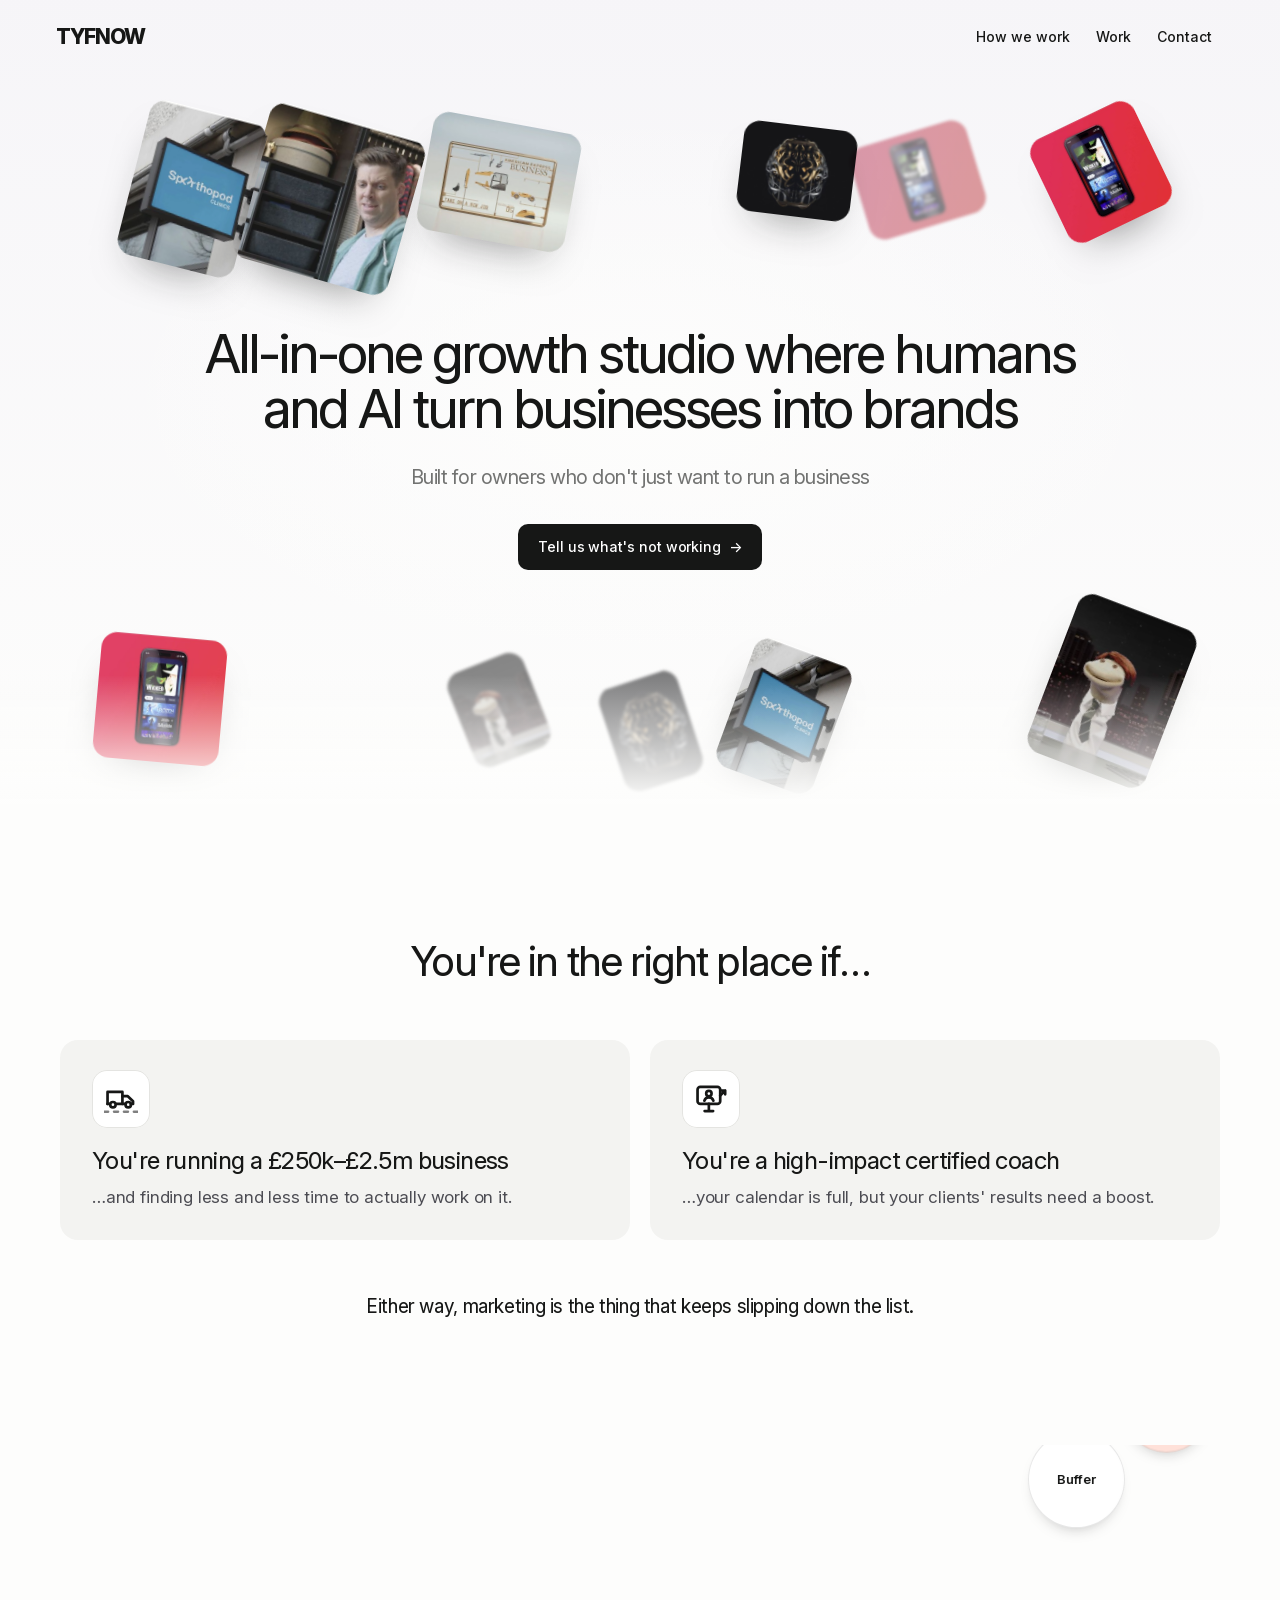
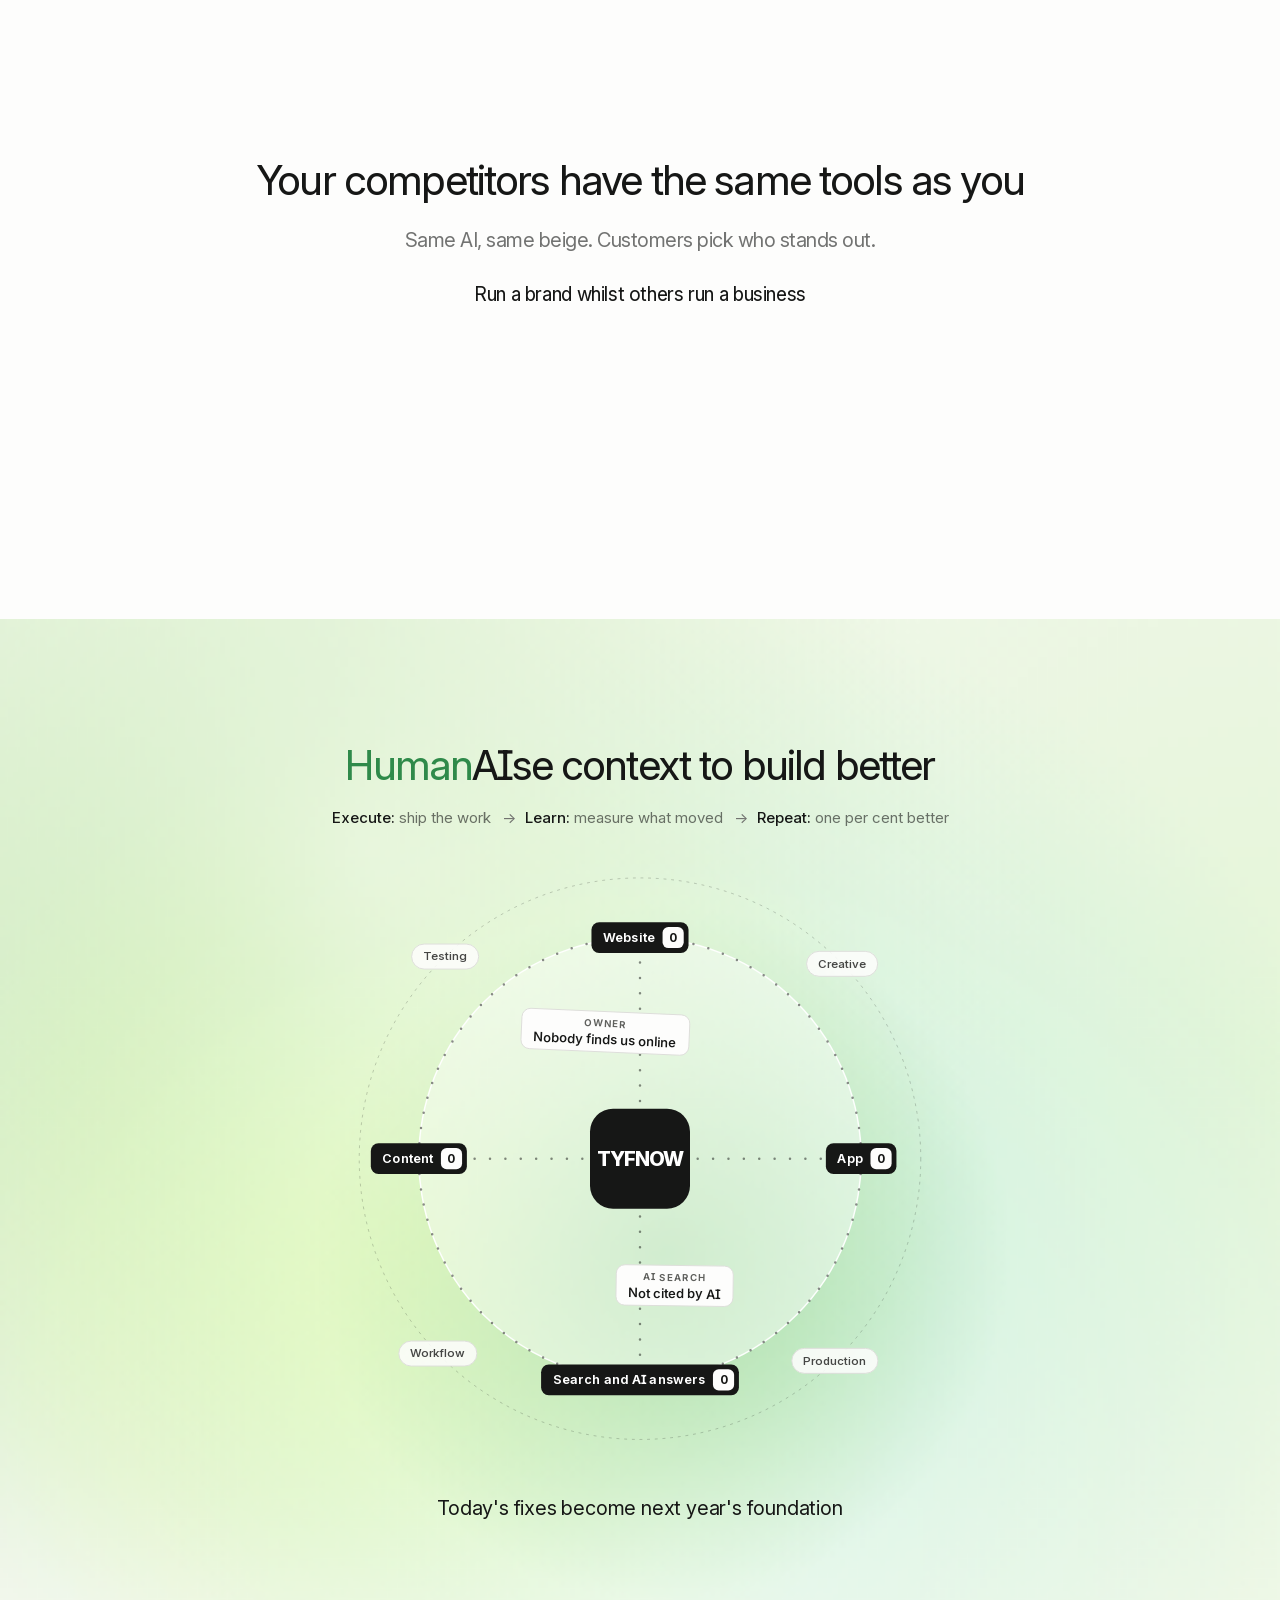
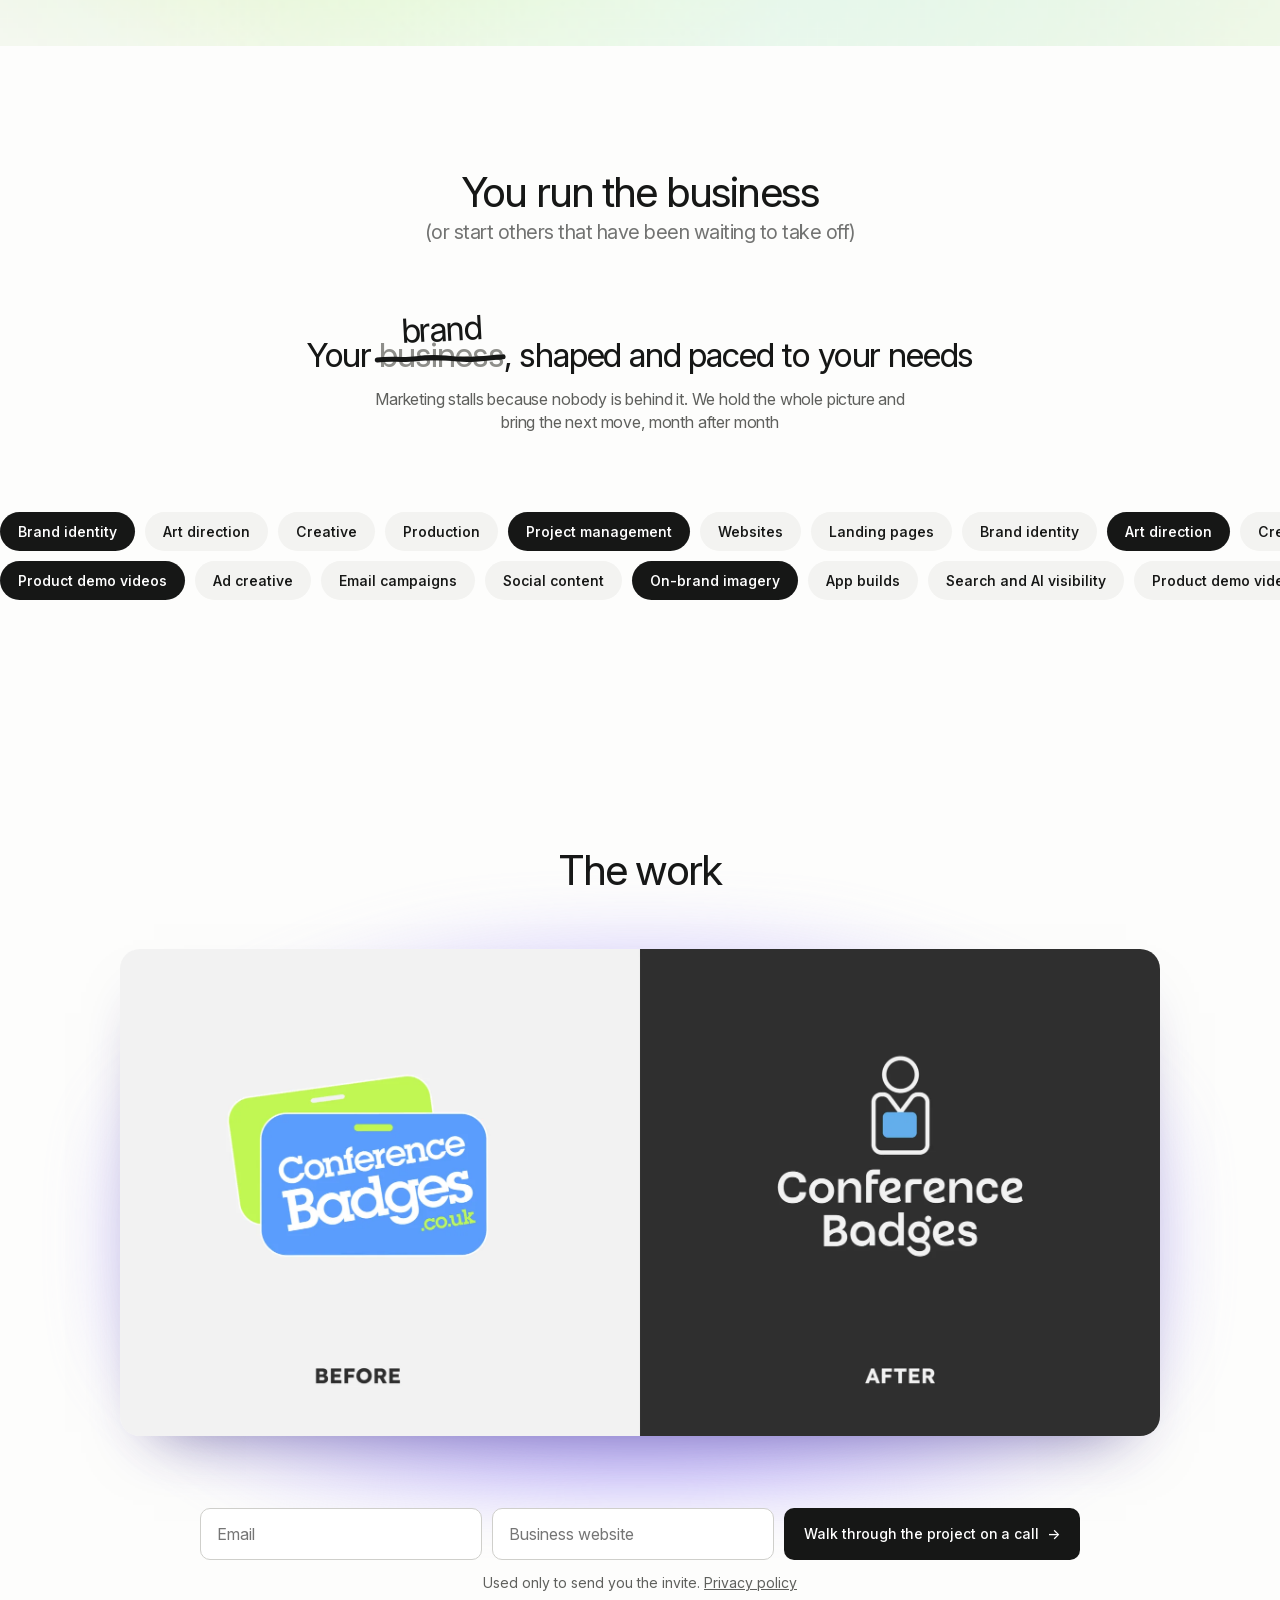
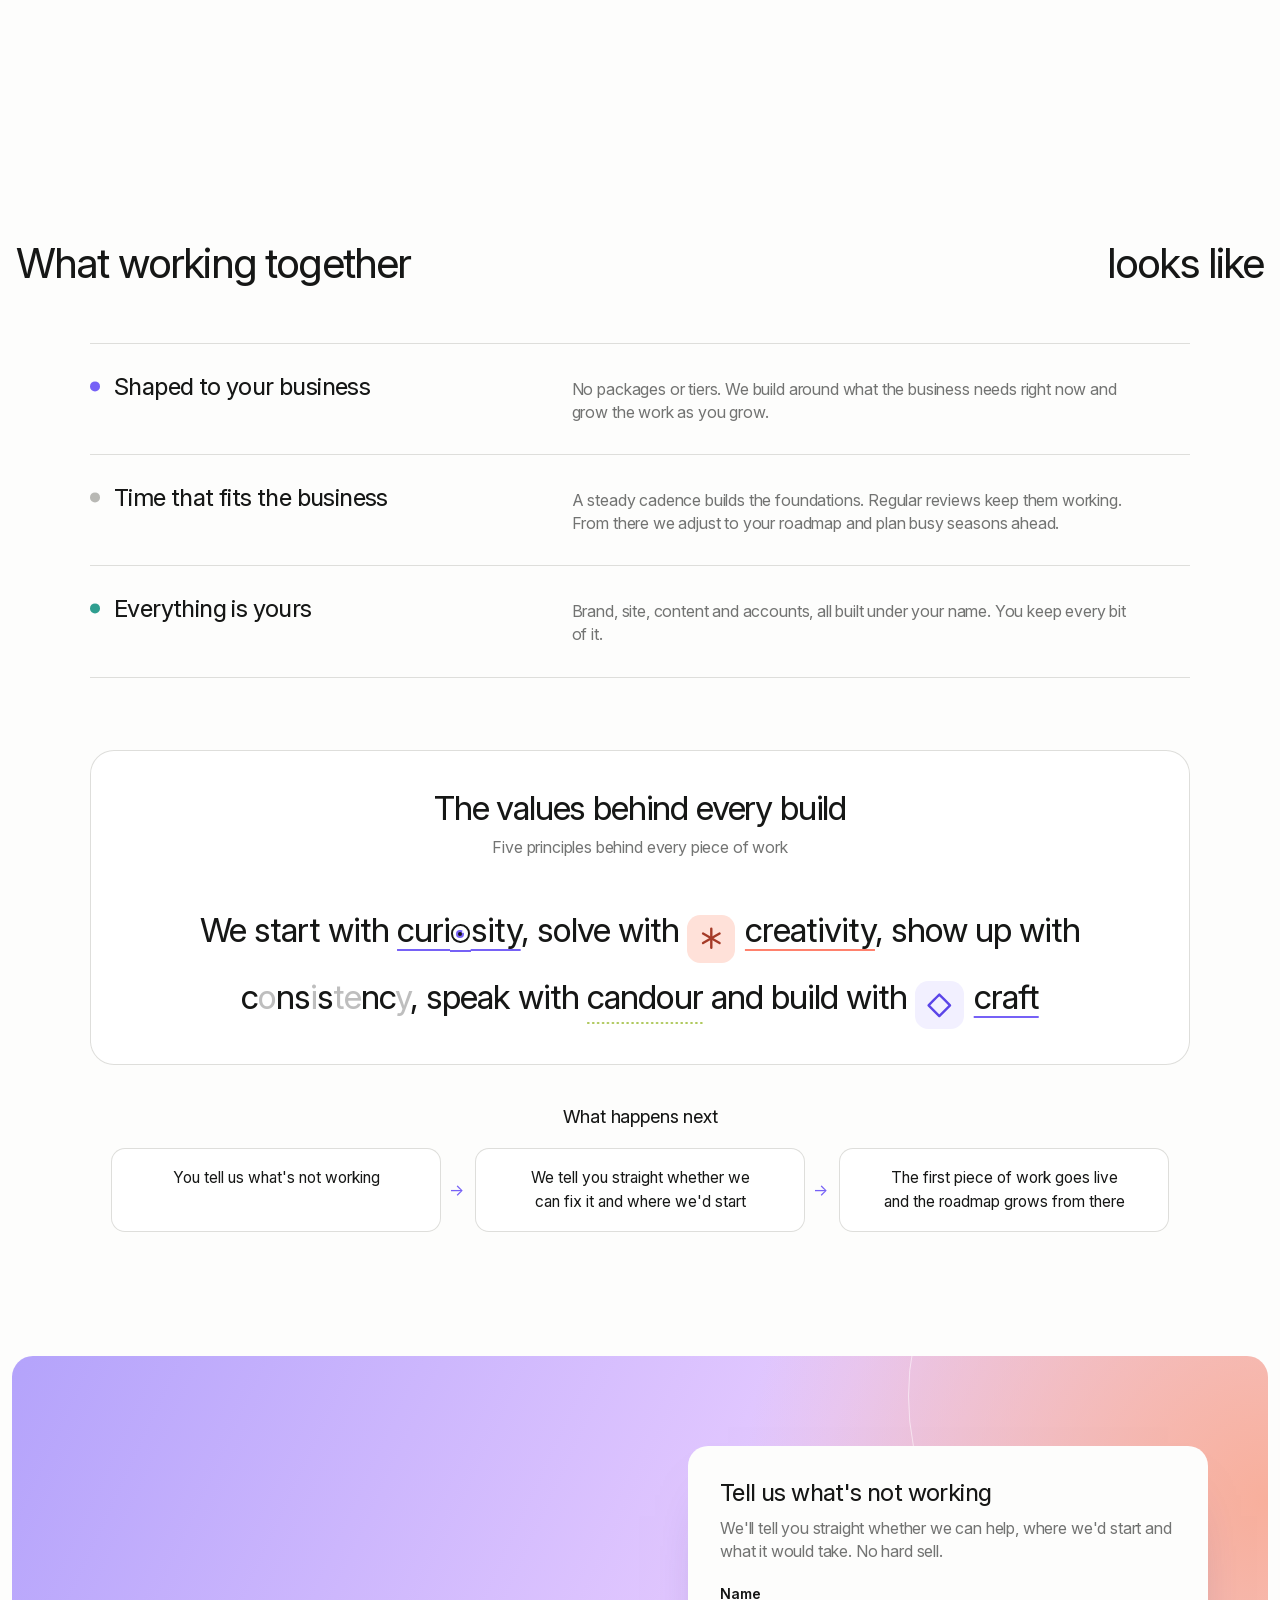
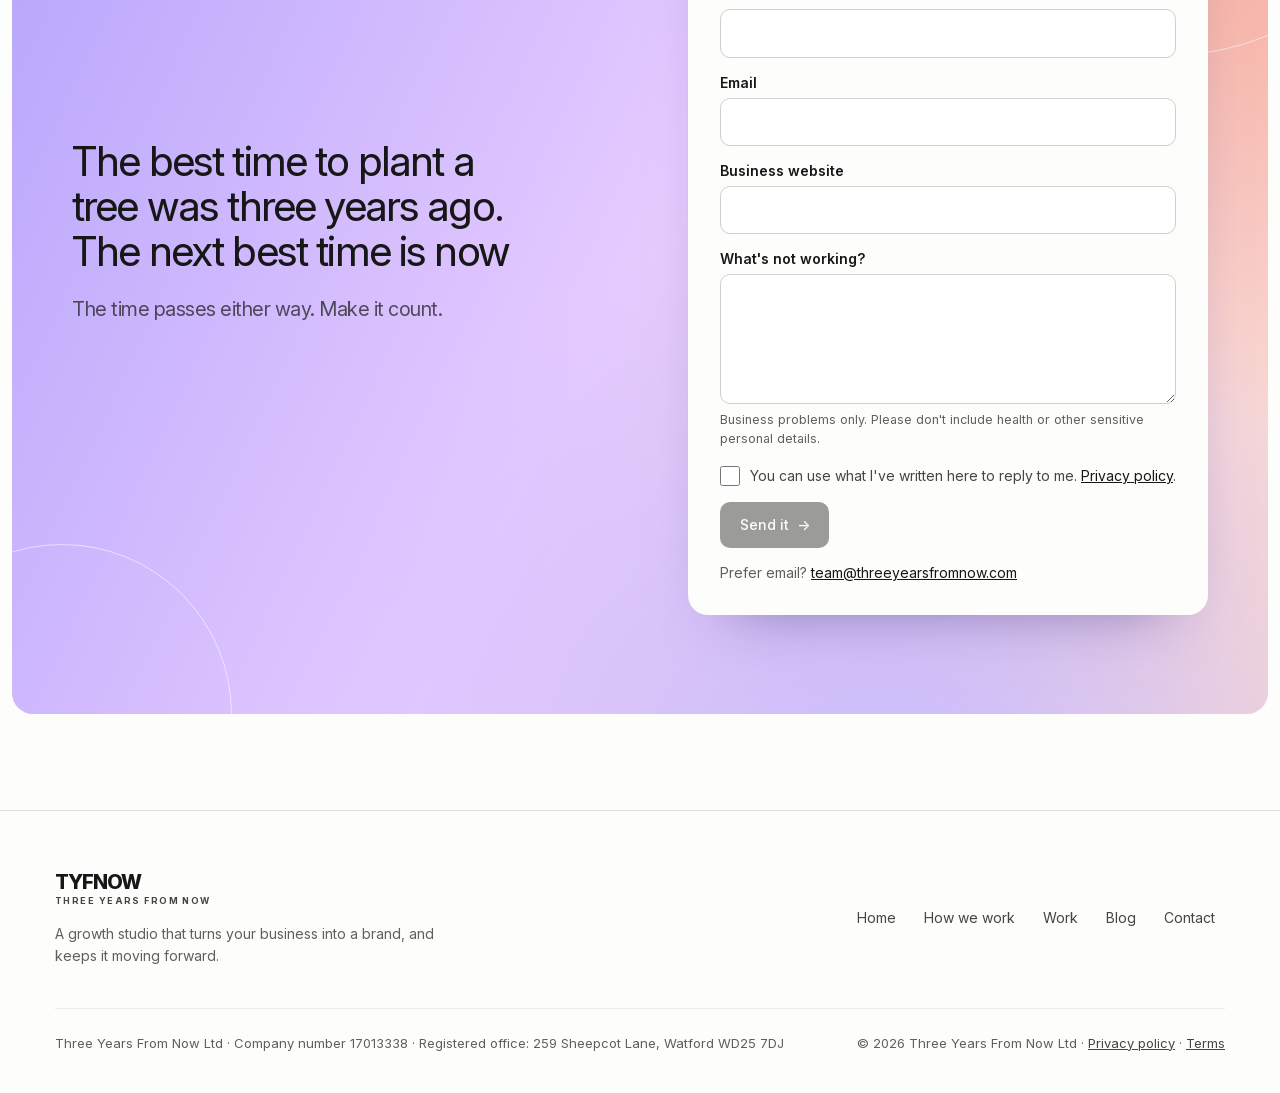
==== commit 4a79cdde: "Offer: step 3 without a timeline, term 2 rewritten; close sub-line shortened (F244-F246) Co-Authored" ====
--- a/index.html
+++ b/index.html
@@ -206,7 +206,7 @@
 </div>
 <div class="op-terms">
 <div class="op-term"><h3 class="h-card"><span class="op-dot op-dot-violet" aria-hidden="true"></span>Shaped to your business</h3><p class="body">No packages or tiers. We build around what the business needs right now and grow the work as you grow.</p></div>
-<div class="op-term"><h3 class="h-card"><span class="op-dot op-dot-grey" aria-hidden="true"></span>A few hours to three days a week</h3><p class="body">Quiet weeks take a few hours. The busy end takes up to three days, never more. Seasonal peaks are planned ahead.</p></div>
+<div class="op-term"><h3 class="h-card"><span class="op-dot op-dot-grey" aria-hidden="true"></span>Time that fits the business</h3><p class="body">A steady cadence builds the foundations. Regular reviews keep them working. From there we adjust to your roadmap and plan busy seasons ahead.</p></div>
 <div class="op-term"><h3 class="h-card"><span class="op-dot op-dot-mint" aria-hidden="true"></span>Everything is yours</h3><p class="body">Brand, site, content and accounts, all built under your name. You keep every bit of it.</p></div>
 </div>
 <div class="op-bucket op-bucket-paper op-values" id="values">
@@ -219,7 +219,7 @@
 <ol class="op-steps">
 <li>You tell us what's not working</li>
 <li>We tell you straight whether we can fix it and where we'd start</li>
-<li>The first piece of work goes live within <mark class="op-ph">[your timeline]</mark></li>
+<li>The first piece of work goes live and the roadmap grows from there</li>
 </ol>
 </div>
 </div>
@@ -233,7 +233,7 @@
 <div class="wrap h-def3bf op-close">
 <div class="op-close-text">
 <h2 class="h-close" id="plant-h">The best time to plant a tree was three years ago. The next best time is now</h2>
-<p class="lead">Three Years From Now, you'll point to growth, or to a to-do list and a pile of AI receipts. The time passes either way.</p>
+<p class="lead">The time passes either way. Make it count.</p>
 </div>
 <div class="op-form-panel">
 <h3 class="h-card" id="form-h">Tell us what's not working</h3>
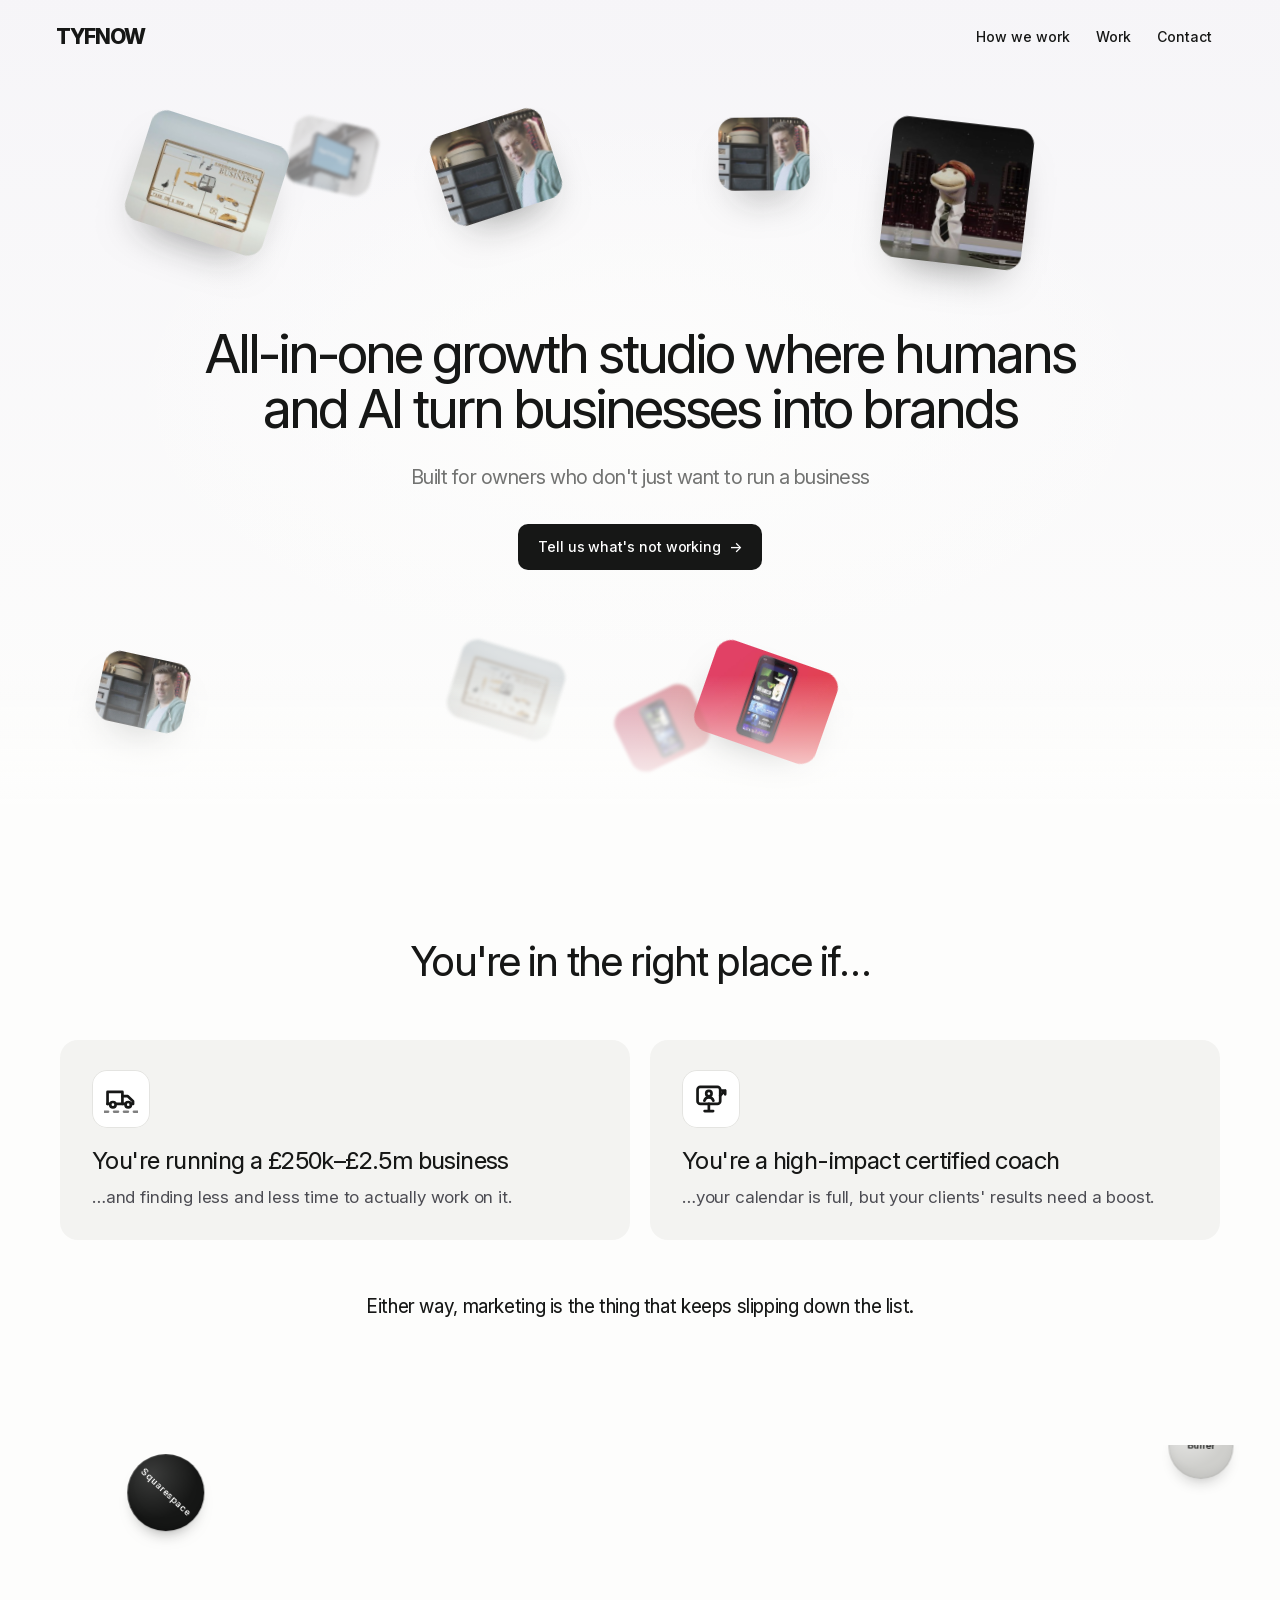
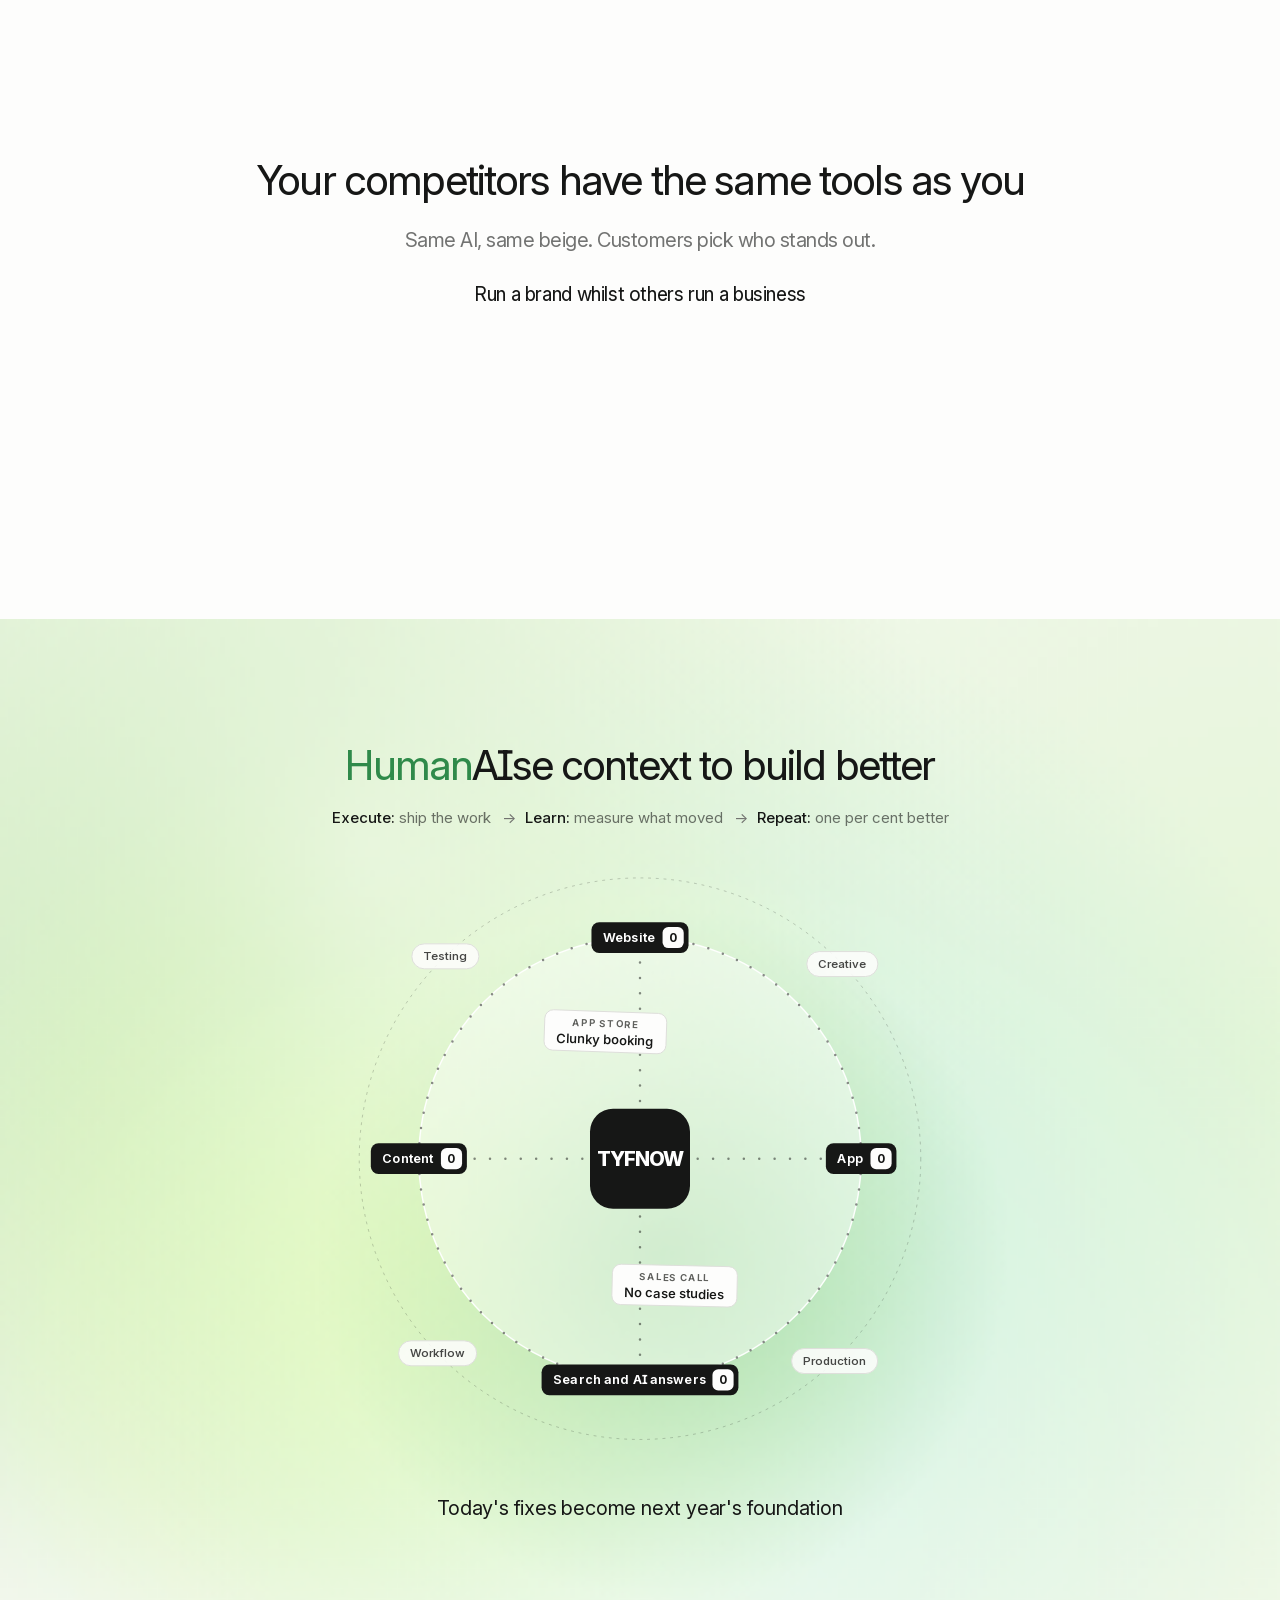
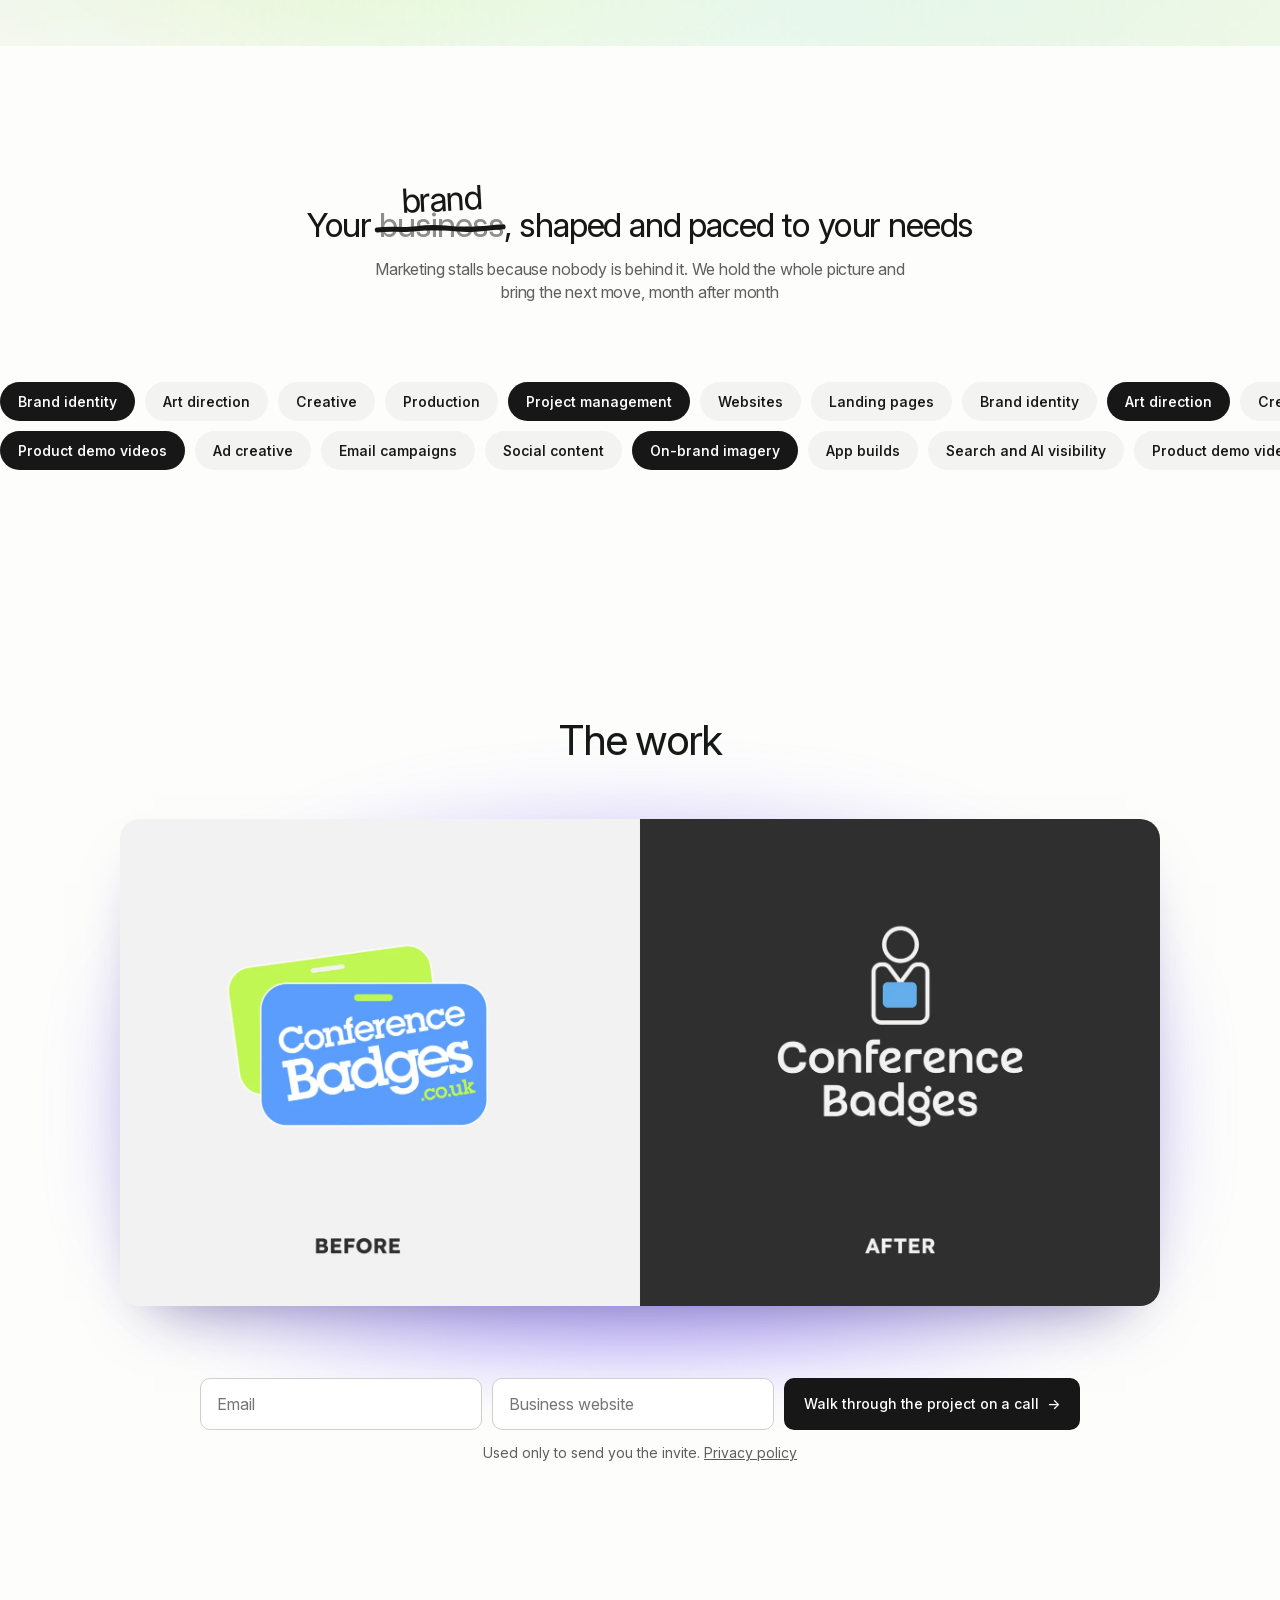
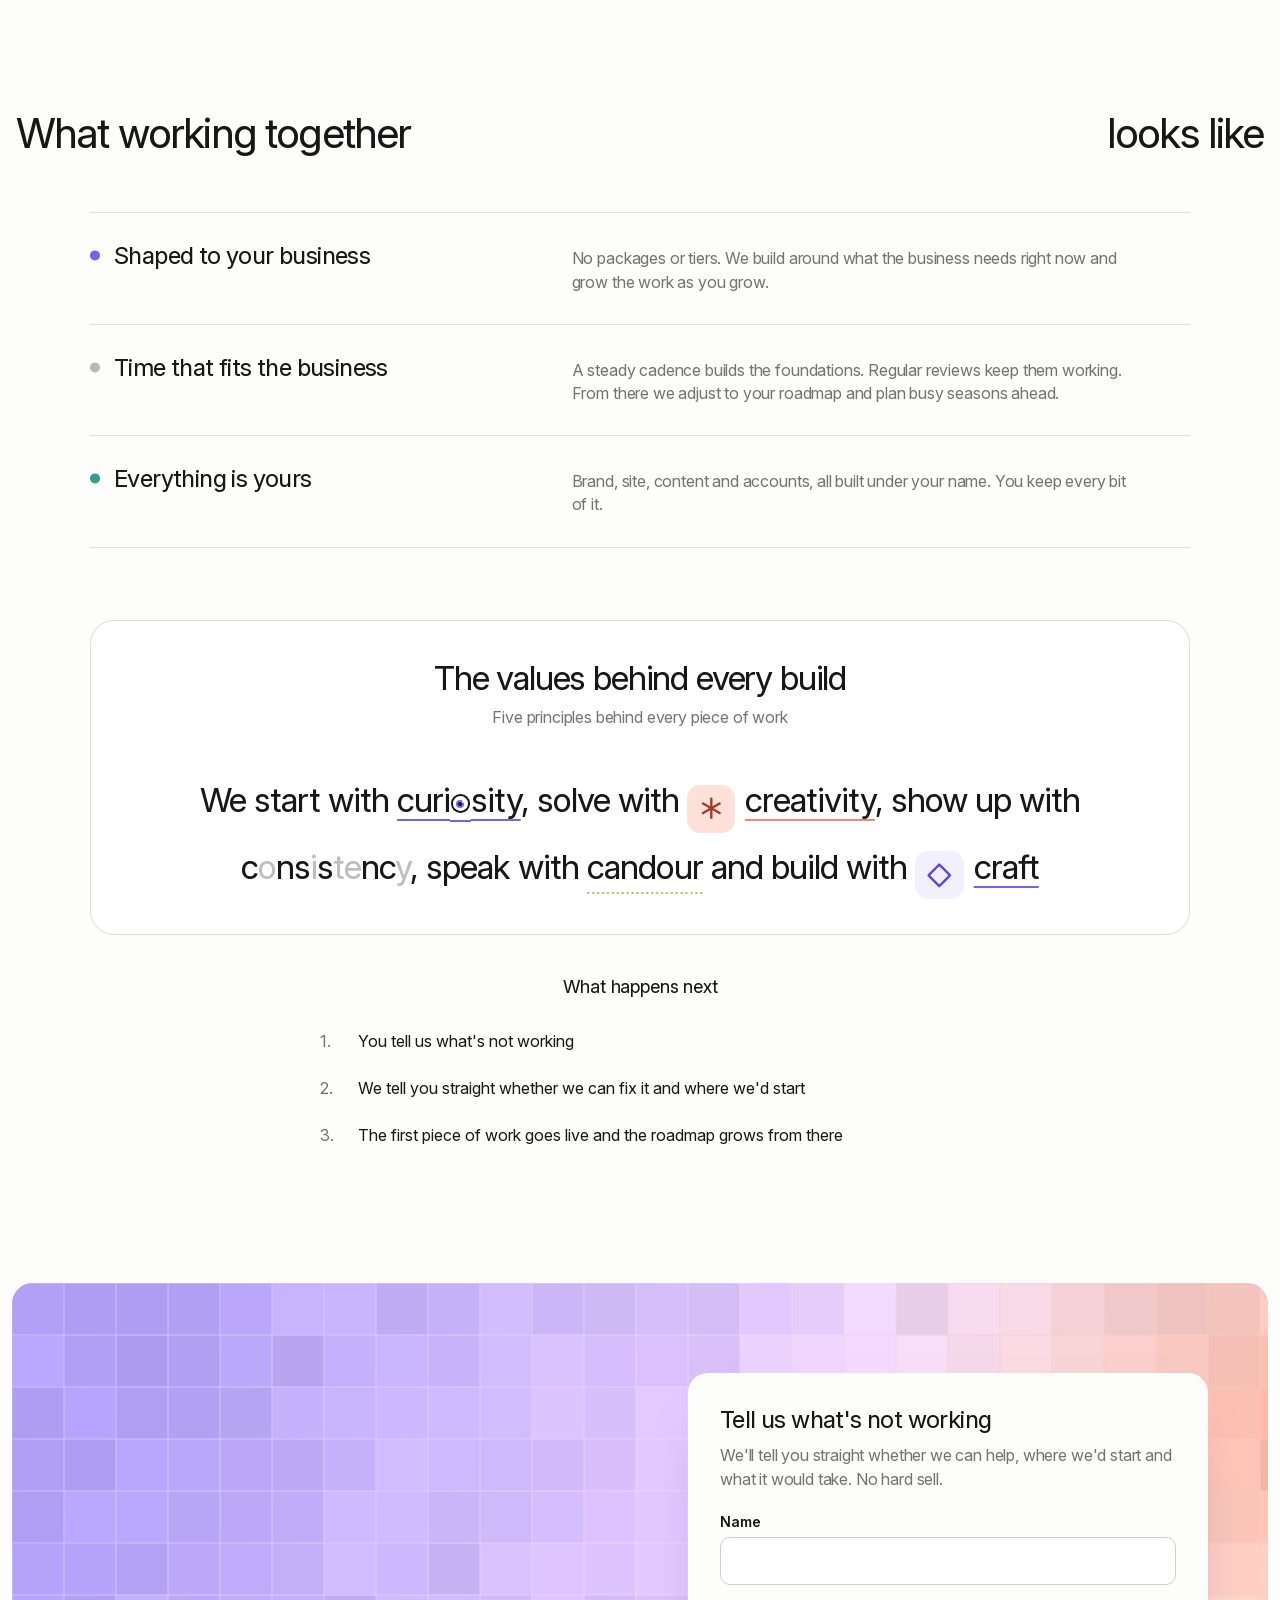
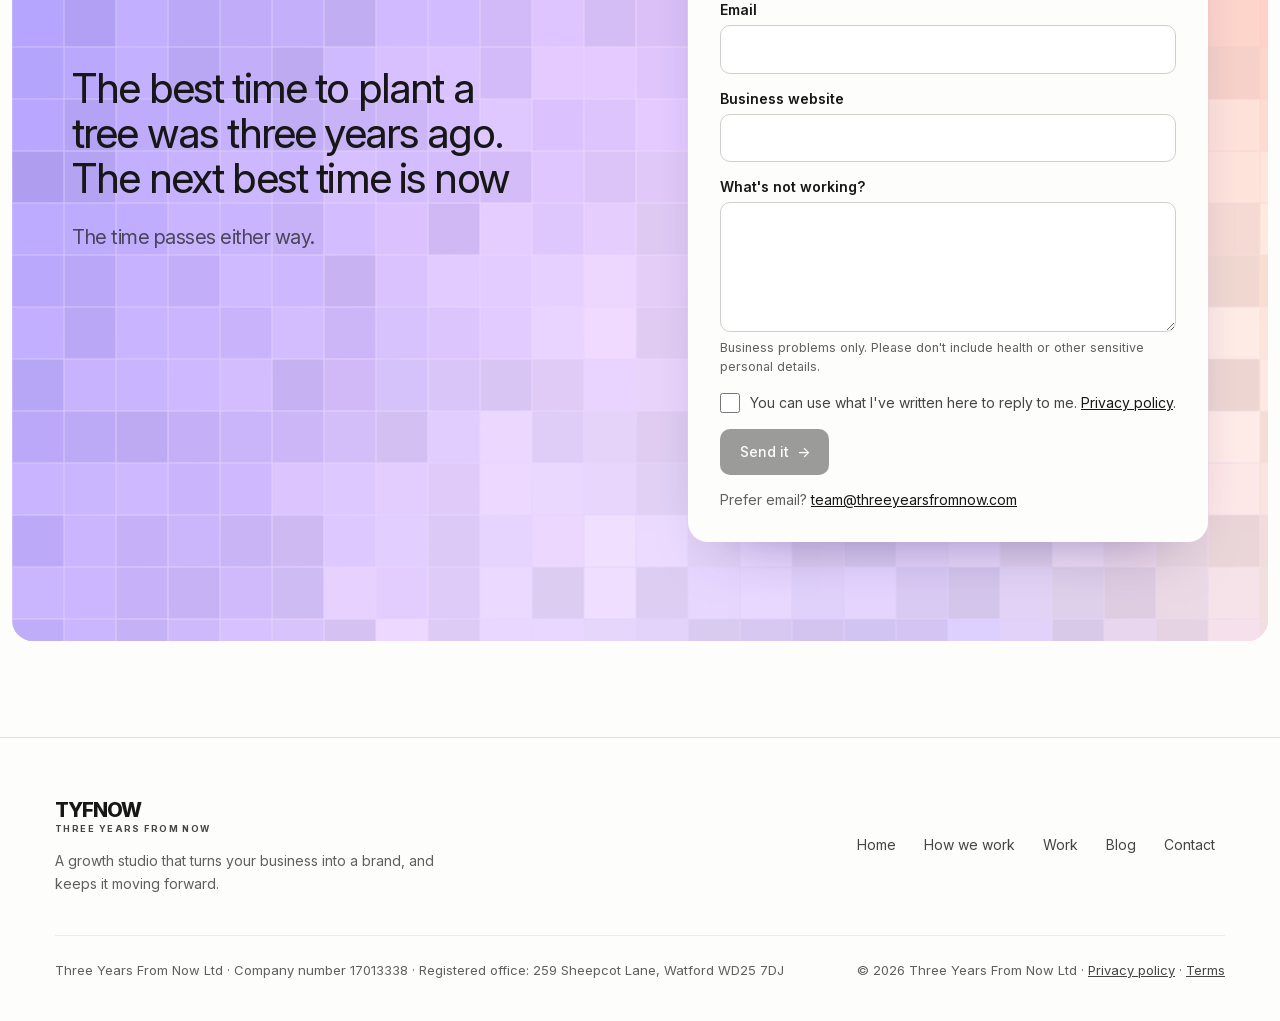
==== commit a0222f82: "Section 5 head removed; next steps as a numbered list; close rings out, mosaic gradient, shorter sub" ====
--- a/index.html
+++ b/index.html
@@ -134,13 +134,9 @@
 <!-- 05 "You run the business" heading, then two buckets (grey: your business/brand with the pills; white: the values) -->
 <section class="sec" id="brand" aria-labelledby="brand-h">
 <div class="wrap op-bk-wrap" id="how-we-work">
-<div class="head op-bk-top">
-<h2 class="h-sec" id="brand-h">You run the business</h2>
-<p class="lead">(or start others that have been waiting to take off)</p>
-</div>
 <div class="op-buckets op-buckets-open">
 <div class="op-bucket op-bucket-grey op-bk-open">
-<h3 class="h-brand op-bk-brand"><span class="sr">Your brand, shaped and paced to your needs</span><span aria-hidden="true"><span class="nw">Your <span class="swap"><span class="old">business<svg class="scribble" viewBox="0 0 200 24" preserveAspectRatio="none" aria-hidden="true" focusable="false"><path d="M2 15 C 22 11, 41 16, 63 12 S 104 9, 128 13 S 171 10, 198 8"></path><path d="M8 13 C 46 12, 92 15, 138 11 S 182 12, 195 11"></path></svg></span><span class="new">brand</span></span>,</span> shaped and paced to your needs</span></h3>
+<h2 class="h-brand op-bk-brand" id="brand-h"><span class="sr">Your brand, shaped and paced to your needs</span><span aria-hidden="true"><span class="nw">Your <span class="swap"><span class="old">business<svg class="scribble" viewBox="0 0 200 24" preserveAspectRatio="none" aria-hidden="true" focusable="false"><path d="M2 15 C 22 11, 41 16, 63 12 S 104 9, 128 13 S 171 10, 198 8"></path><path d="M8 13 C 46 12, 92 15, 138 11 S 182 12, 195 11"></path></svg></span><span class="new">brand</span></span>,</span> shaped and paced to your needs</span></h2>
 <p class="op-bk-sub">Marketing stalls because nobody is behind it. We hold the whole picture and bring the next move, month after month</p>
 <p class="sr-only">What we take on: brand identity, art direction, creative, production, project management, websites, landing pages, product demo videos, ad creative, email campaigns, social content, on-brand imagery, app builds, and search and AI visibility.</p>
 <div class="op-tick op-tick-grey op-tick-bleed" aria-hidden="true">
@@ -216,7 +212,7 @@
 </div>
 <div class="op-next">
 <h3 class="h-small">What happens next</h3>
-<ol class="op-steps">
+<ol class="op-steps op-steps-list">
 <li>You tell us what's not working</li>
 <li>We tell you straight whether we can fix it and where we'd start</li>
 <li>The first piece of work goes live and the roadmap grows from there</li>
@@ -228,12 +224,11 @@
 <!-- 09 Close and contact: one card -->
 <section class="close-out" id="contact" aria-labelledby="plant-h">
 <div class="closer">
-<div class="ring h-85aa29" aria-hidden="true"></div>
-<div class="ring h-8221fe" aria-hidden="true"></div>
+<canvas class="cl-mosaic" id="cl-mosaic" aria-hidden="true"></canvas>
 <div class="wrap h-def3bf op-close">
 <div class="op-close-text">
 <h2 class="h-close" id="plant-h">The best time to plant a tree was three years ago. The next best time is now</h2>
-<p class="lead">The time passes either way. Make it count.</p>
+<p class="lead">The time passes either way.</p>
 </div>
 <div class="op-form-panel">
 <h3 class="h-card" id="form-h">Tell us what's not working</h3>
@@ -301,5 +296,6 @@
 <script src="/js/work-call.js"></script>
 <script src="/js/values-motion.js"></script>
 <script src="/js/offer-head.js"></script>
+<script src="/js/close-mosaic.js"></script>
 </body>
 </html>
--- a/css/v06-onepage.css
+++ b/css/v06-onepage.css
@@ -451,3 +451,20 @@
 .op-values{max-width:1100px;margin:72px auto 0;text-align:center;align-items:center}
 .op-values .op-creed{margin:12px auto 0;max-width:900px;text-align:center}
 @media (max-width:760px){.op-values{margin-top:48px}}
+
+/* Round 9b: balls in greys and black, with a soft top-left highlight */
+.ball{font-weight:560;color:#161716;background:radial-gradient(circle at 32% 26%,rgba(255,255,255,.95) 0,rgba(255,255,255,0) 58%),#fff;box-shadow:inset 0 0 0 1px rgba(22,23,22,.08),inset 0 -6px 12px -6px rgba(22,23,22,.12),0 10px 18px -12px rgba(22,23,22,.45)}
+.ball.t-g1{background:radial-gradient(circle at 32% 26%,rgba(255,255,255,.75) 0,rgba(255,255,255,0) 58%),#ececea}
+.ball.t-g2{background:radial-gradient(circle at 32% 26%,rgba(255,255,255,.55) 0,rgba(255,255,255,0) 58%),#cfcfcc}
+.ball.t-g3{color:#fdfdfc;background:radial-gradient(circle at 32% 26%,rgba(255,255,255,.22) 0,rgba(255,255,255,0) 58%),#5f605d;box-shadow:inset 0 -6px 12px -6px rgba(0,0,0,.3),0 10px 18px -12px rgba(22,23,22,.55)}
+.ball.t-ink{color:#fdfdfc;background:radial-gradient(circle at 32% 26%,rgba(255,255,255,.16) 0,rgba(255,255,255,0) 58%),#161716;box-shadow:inset 0 -6px 12px -6px rgba(0,0,0,.4),0 10px 18px -12px rgba(22,23,22,.6)}
+
+/* What happens next: a plain numbered list, no boxes */
+.op-steps.op-steps-list{display:flex;flex-direction:column;align-items:stretch;gap:0;max-width:640px;margin:0 auto;counter-reset:step;text-align:left}
+.op-steps-list li{counter-increment:step;display:flex;gap:16px;align-items:baseline;max-width:none;width:100%;padding:12px 0;border-radius:0;background:none;box-shadow:none;font-size:var(--type-body,16px);line-height:1.45;text-wrap:pretty}
+.op-steps-list li::before,.op-steps-list li+li::before{content:counter(step) ".";position:static;transform:none;flex:none;min-width:1.4em;font-size:inherit;color:rgba(22,23,22,.6)}
+@media (max-width:1000px){.op-steps.op-steps-list{gap:0}.op-steps-list li+li::before{left:auto;top:auto}}
+
+/* Close: the rings go; the gradient becomes a mosaic of tiles (js/close-mosaic.js), the CSS gradient stays as fallback */
+.cl-mosaic{position:absolute;inset:0;width:100%;height:100%;z-index:0;display:block}
+.closer>.wrap{z-index:1}
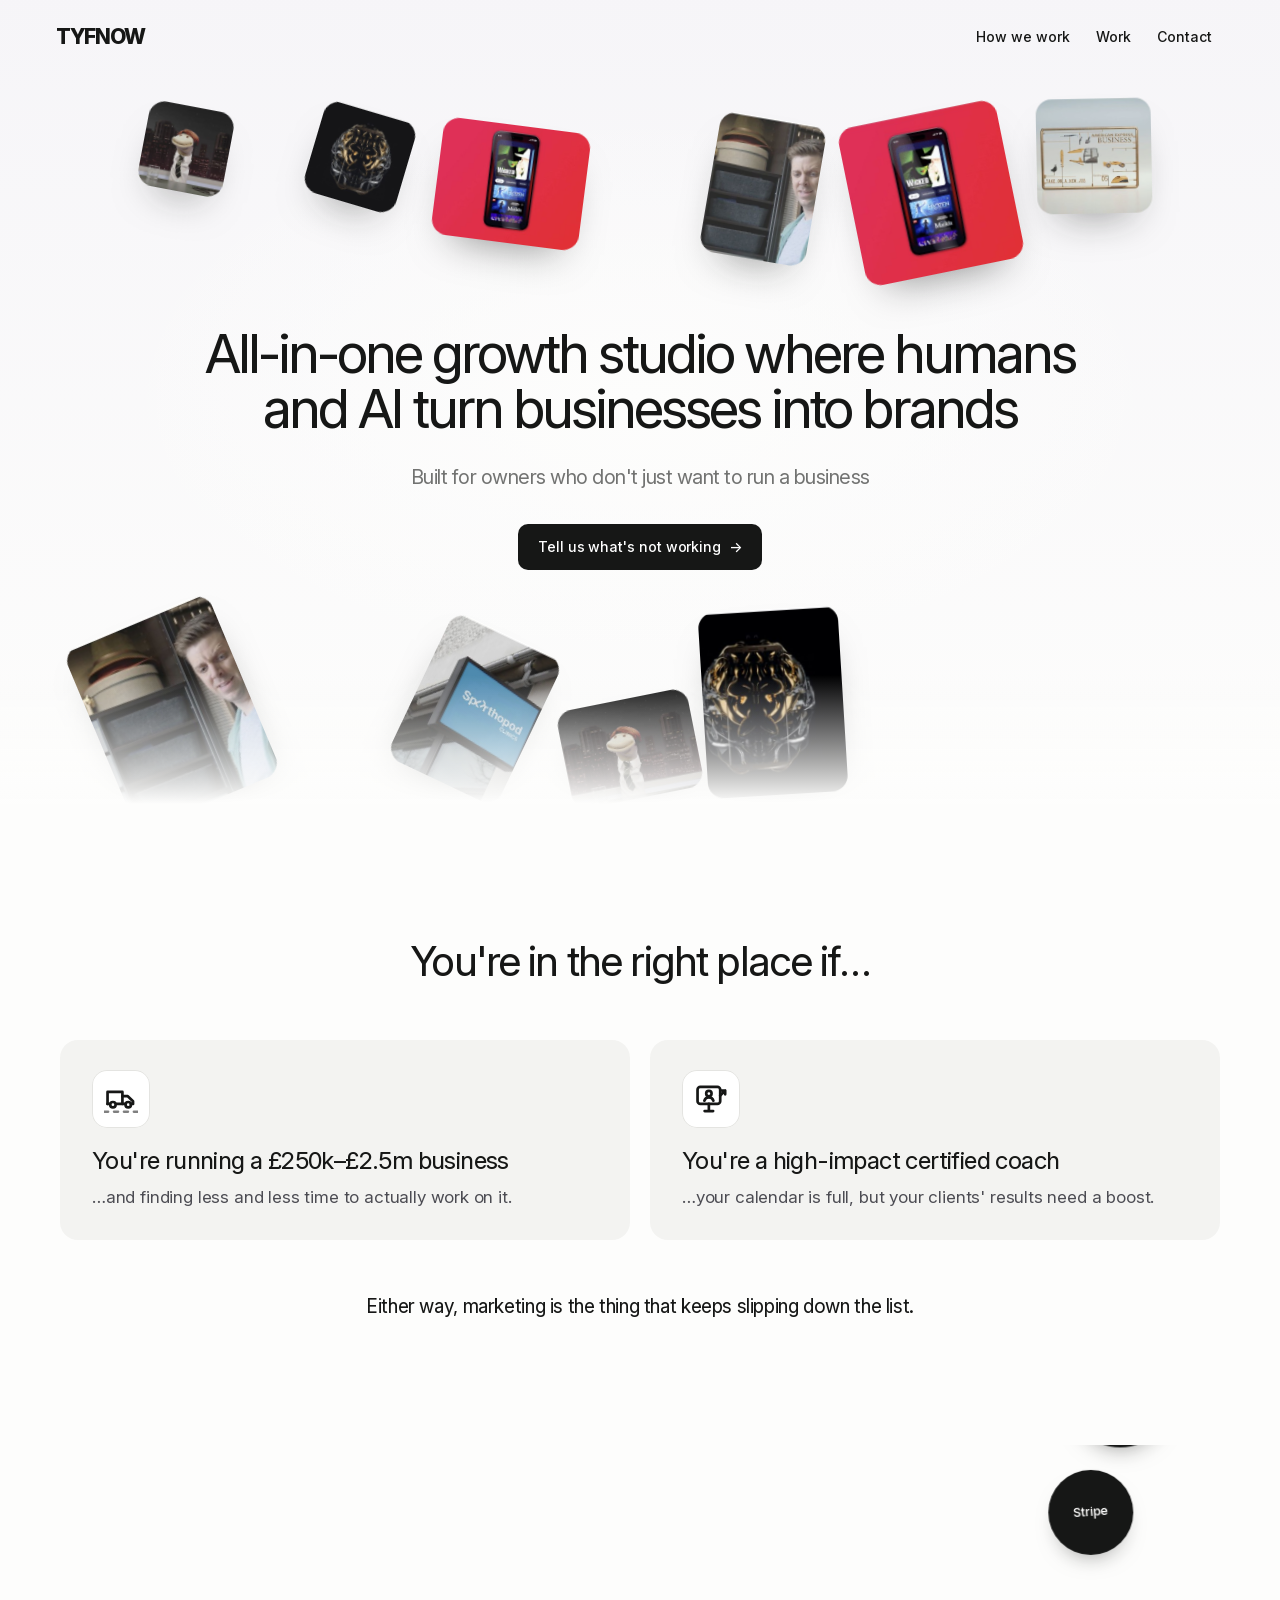
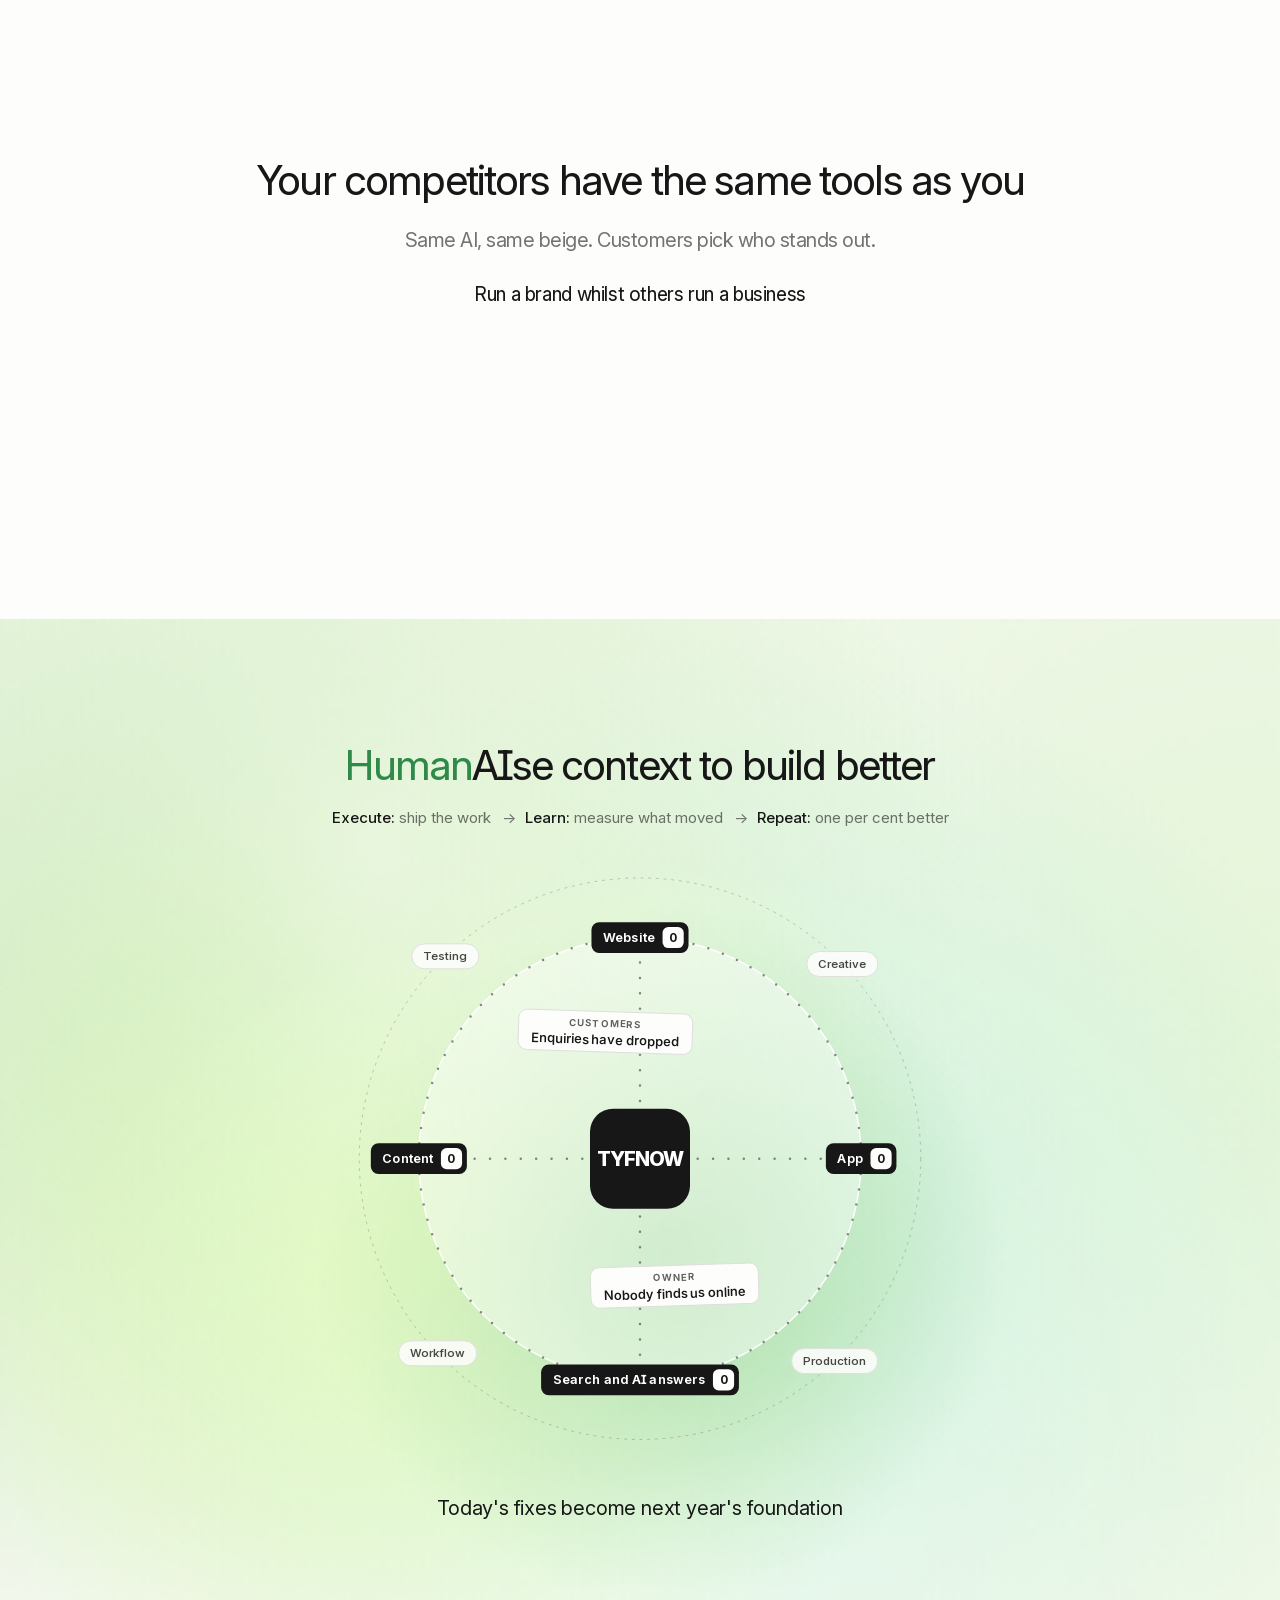
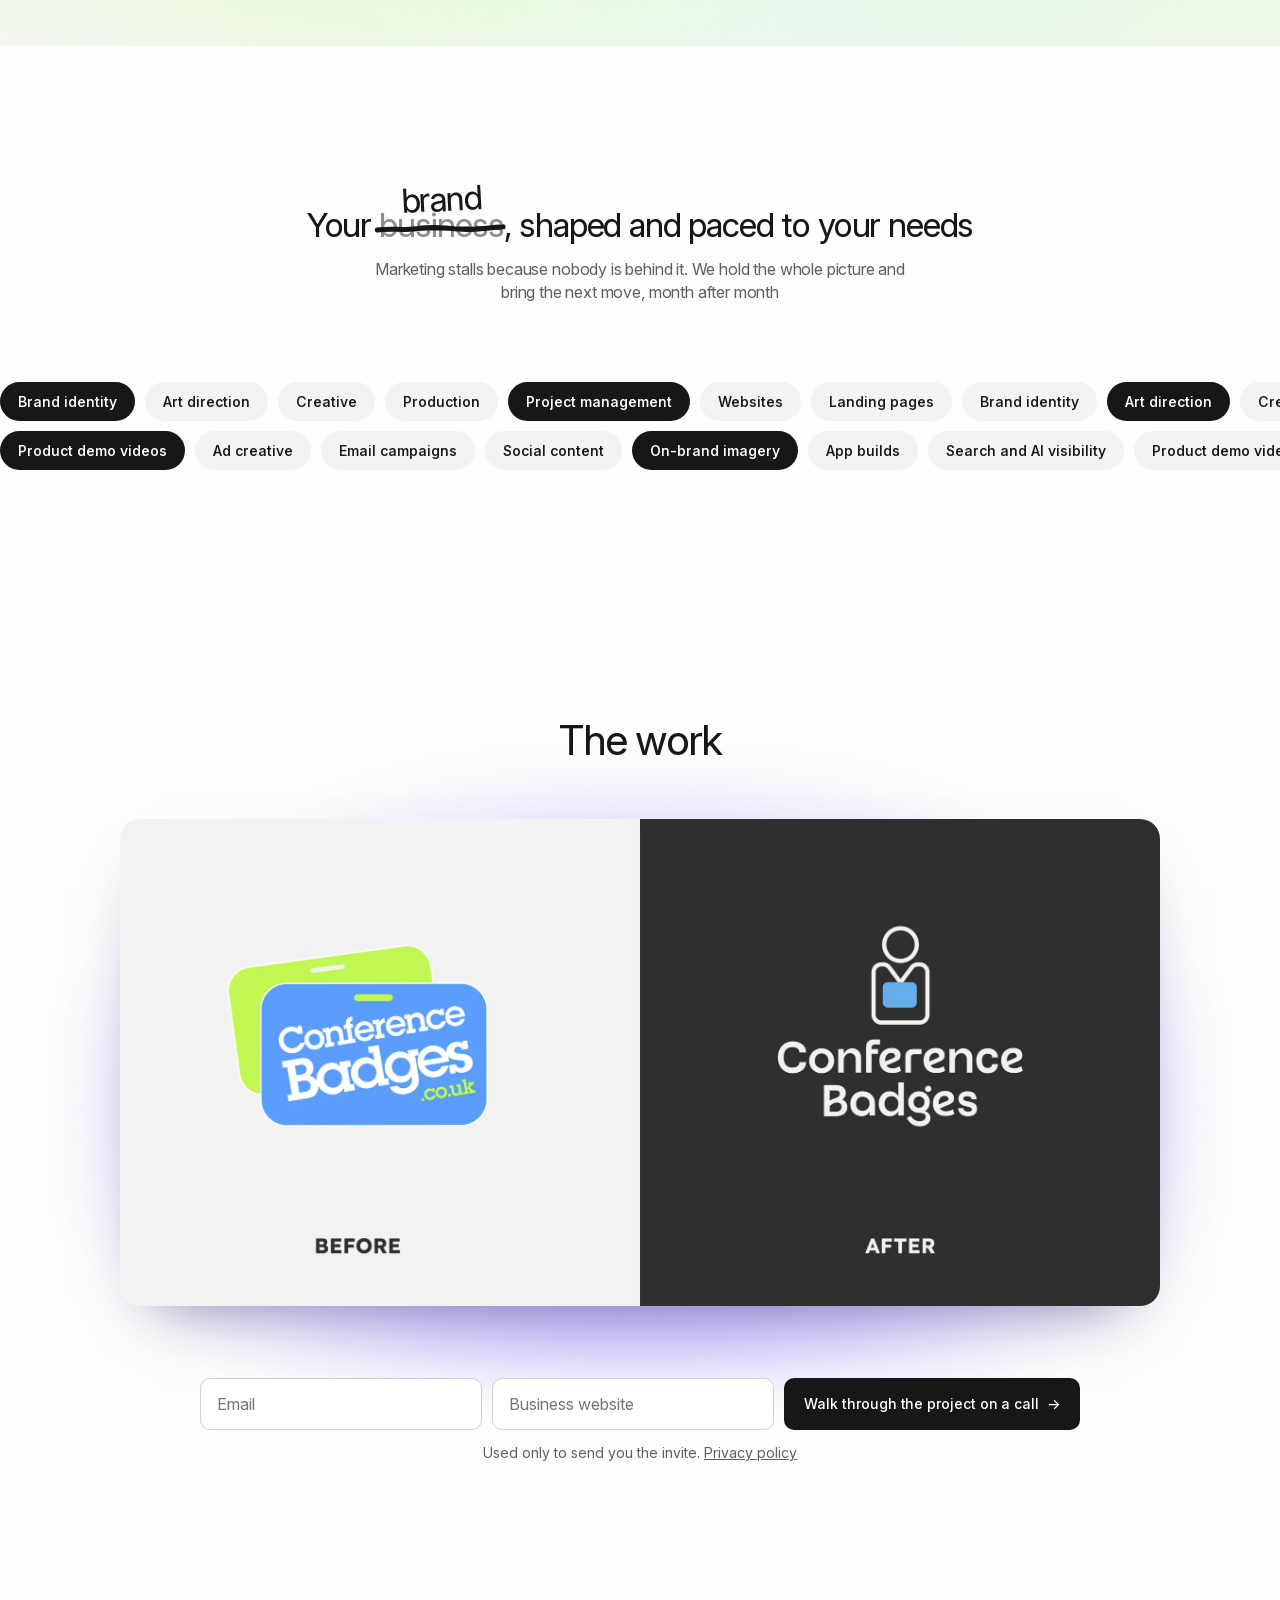
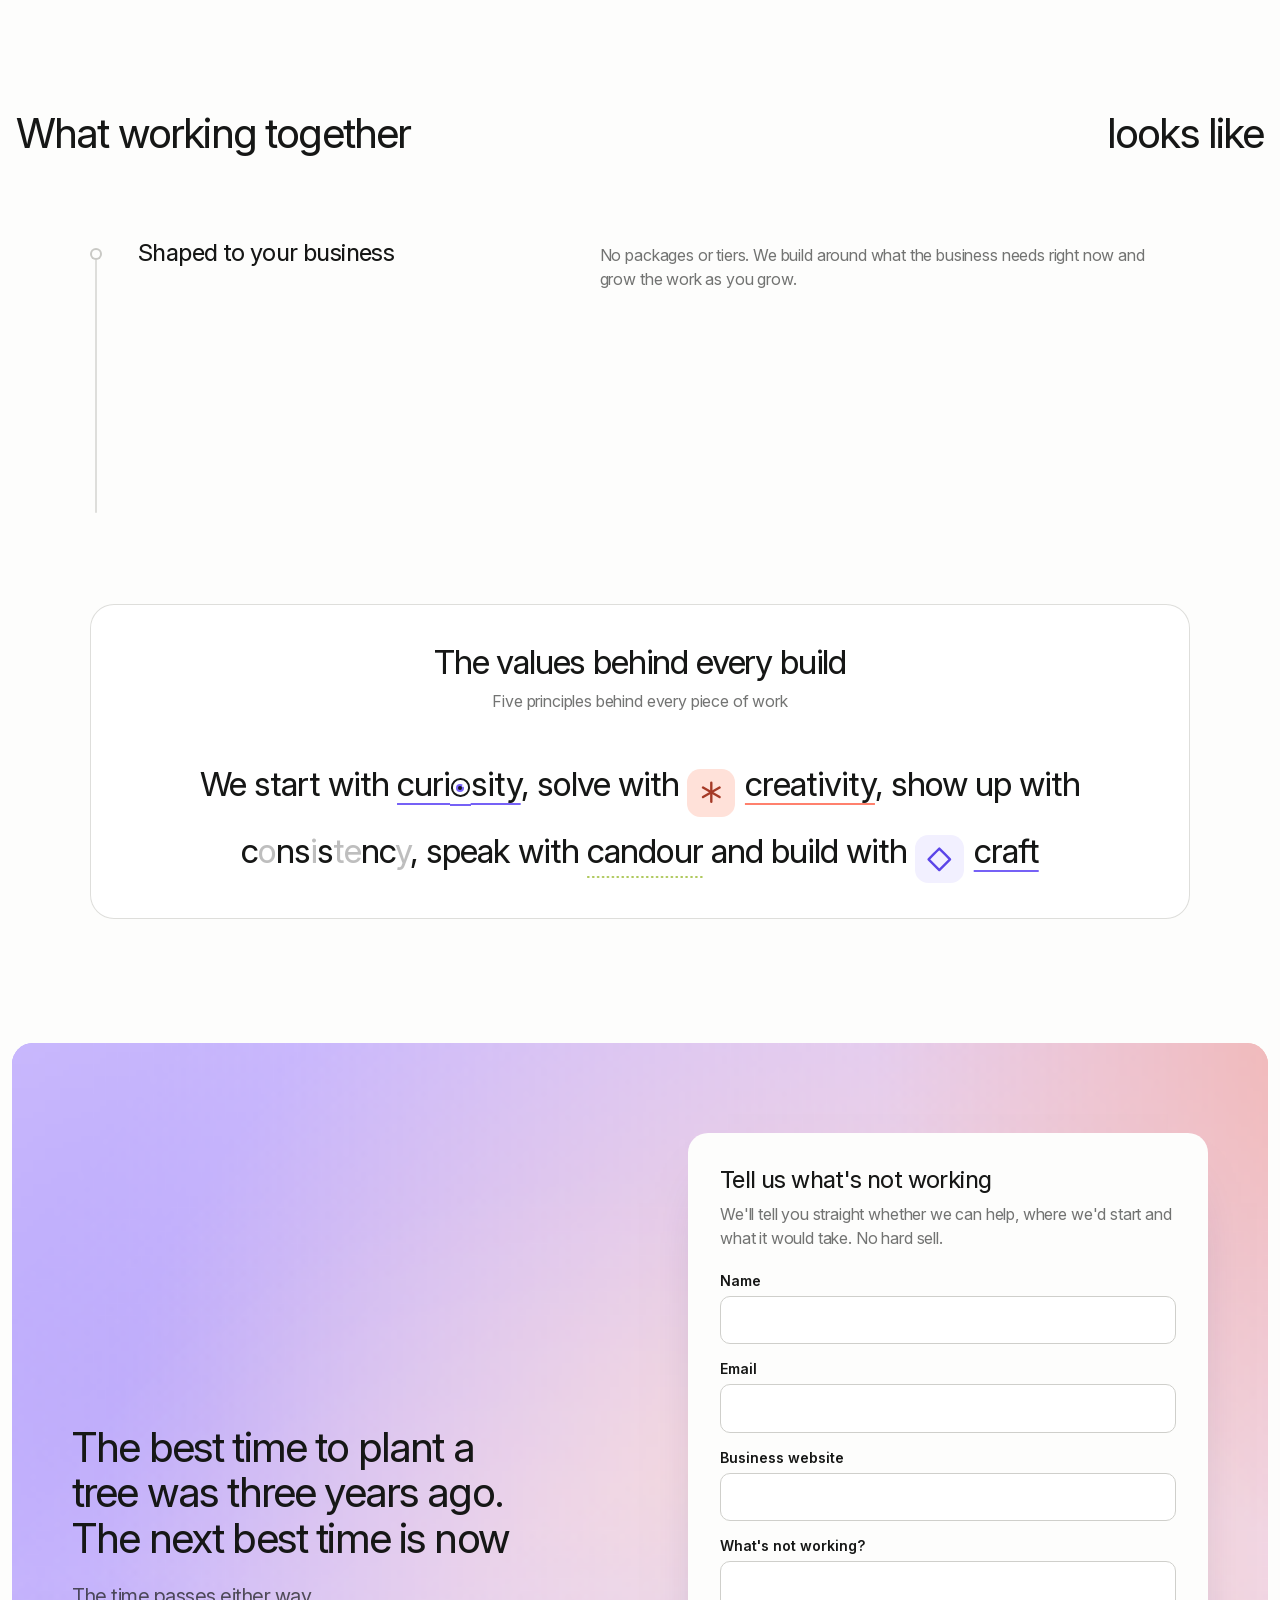
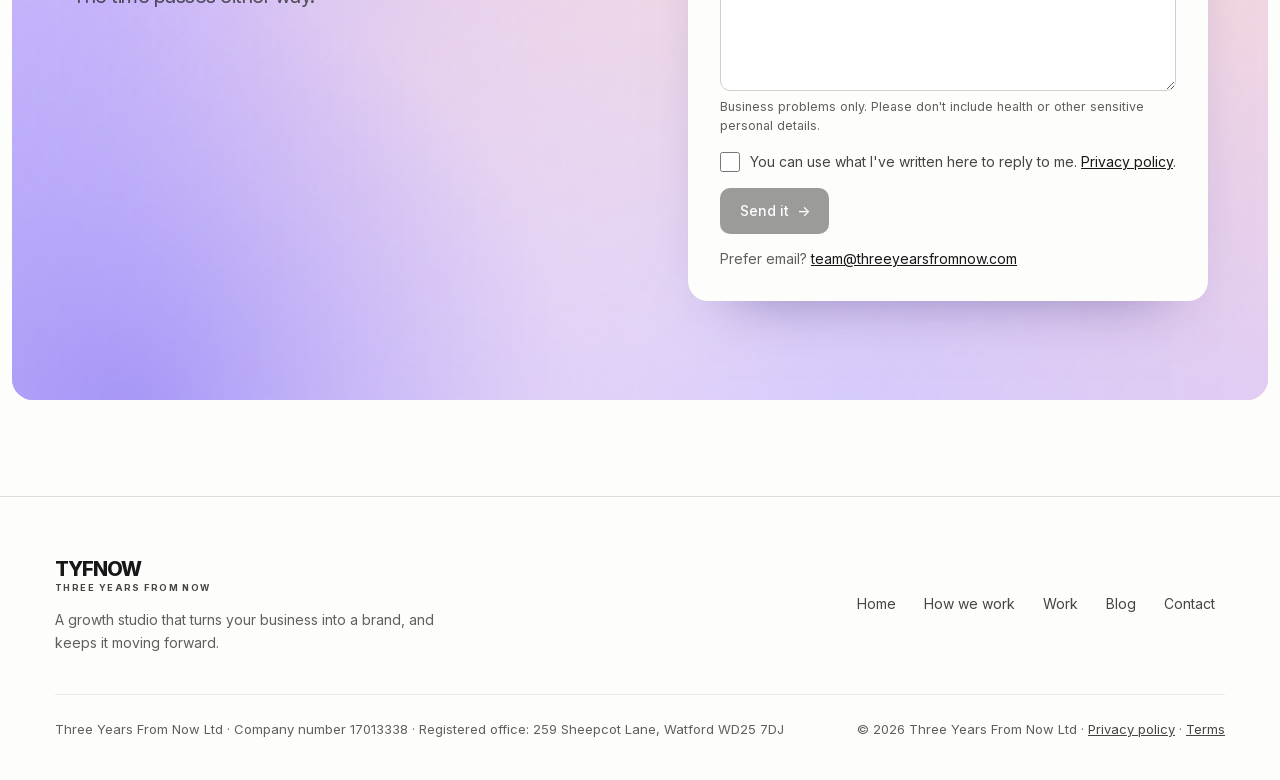
==== commit bfaca544: "Offer terms as a scroll timeline; next steps removed; close gradient drifts; balls bigger, mostly wh" ====
--- a/index.html
+++ b/index.html
@@ -200,7 +200,8 @@
 <div class="head">
 <h2 class="h-sec op-meet" id="offer-h"><span class="op-meet-l">What working together</span> <span class="op-meet-r">looks like</span></h2>
 </div>
-<div class="op-terms">
+<div class="op-terms op-tl" id="op-tl">
+<div class="op-tl-rail" aria-hidden="true"><span class="op-tl-fill"></span></div>
 <div class="op-term"><h3 class="h-card"><span class="op-dot op-dot-violet" aria-hidden="true"></span>Shaped to your business</h3><p class="body">No packages or tiers. We build around what the business needs right now and grow the work as you grow.</p></div>
 <div class="op-term"><h3 class="h-card"><span class="op-dot op-dot-grey" aria-hidden="true"></span>Time that fits the business</h3><p class="body">A steady cadence builds the foundations. Regular reviews keep them working. From there we adjust to your roadmap and plan busy seasons ahead.</p></div>
 <div class="op-term"><h3 class="h-card"><span class="op-dot op-dot-mint" aria-hidden="true"></span>Everything is yours</h3><p class="body">Brand, site, content and accounts, all built under your name. You keep every bit of it.</p></div>
@@ -210,21 +211,13 @@
 <p class="op-bk-sub">Five principles behind every piece of work</p>
 <p class="op-creed">We start with <span class="op-v op-v-curiosity"><span class="sr">curiosity</span><span aria-hidden="true"><u>curi<span class="op-eye"><span class="op-pupil"><span class="op-glint"></span></span></span>sity</u></span></span>, solve with <span class="op-v op-v-creativity"><span class="op-val-ic op-ic-p" aria-hidden="true"><svg class="op-ico" id="ico-creativity" width="26" height="26" viewBox="0 0 24 24" fill="none" stroke="currentColor" stroke-width="2" stroke-linecap="round"><line x1="12" y1="4" x2="12" y2="20"></line><line x1="5.07" y1="8" x2="18.93" y2="16"></line><line x1="5.07" y1="16" x2="18.93" y2="8"></line></svg></span><u>creativity</u></span>, show up with <span class="op-v op-v-consistency"><span class="sr">consistency</span><span aria-hidden="true">c<span class="dim">o</span>ns<span class="dim">i</span>s<span class="dim">te</span>nc<span class="dim">y</span></span></span>, speak with <span class="op-v op-v-candour"><span class="op-wave-w">candour<svg class="op-wave" viewBox="0 0 98 12" preserveAspectRatio="none" aria-hidden="true" focusable="false"><rect x="0.0" y="0" width="2.2" height="12" rx="1.1"></rect><rect x="4.2" y="0" width="2.2" height="12" rx="1.1"></rect><rect x="8.3" y="0" width="2.2" height="12" rx="1.1"></rect><rect x="12.5" y="0" width="2.2" height="12" rx="1.1"></rect><rect x="16.6" y="0" width="2.2" height="12" rx="1.1"></rect><rect x="20.8" y="0" width="2.2" height="12" rx="1.1"></rect><rect x="24.9" y="0" width="2.2" height="12" rx="1.1"></rect><rect x="29.1" y="0" width="2.2" height="12" rx="1.1"></rect><rect x="33.2" y="0" width="2.2" height="12" rx="1.1"></rect><rect x="37.4" y="0" width="2.2" height="12" rx="1.1"></rect><rect x="41.5" y="0" width="2.2" height="12" rx="1.1"></rect><rect x="45.7" y="0" width="2.2" height="12" rx="1.1"></rect><rect x="49.8" y="0" width="2.2" height="12" rx="1.1"></rect><rect x="54.0" y="0" width="2.2" height="12" rx="1.1"></rect><rect x="58.1" y="0" width="2.2" height="12" rx="1.1"></rect><rect x="62.3" y="0" width="2.2" height="12" rx="1.1"></rect><rect x="66.4" y="0" width="2.2" height="12" rx="1.1"></rect><rect x="70.6" y="0" width="2.2" height="12" rx="1.1"></rect><rect x="74.7" y="0" width="2.2" height="12" rx="1.1"></rect><rect x="78.9" y="0" width="2.2" height="12" rx="1.1"></rect><rect x="83.0" y="0" width="2.2" height="12" rx="1.1"></rect><rect x="87.2" y="0" width="2.2" height="12" rx="1.1"></rect><rect x="91.3" y="0" width="2.2" height="12" rx="1.1"></rect><rect x="95.5" y="0" width="2.2" height="12" rx="1.1"></rect></svg></span></span> and build with <span class="op-v op-v-craft"><span class="op-val-ic op-ic-v" aria-hidden="true"><svg class="op-ico" id="ico-craft" width="26" height="26" viewBox="0 0 24 24" fill="none" stroke="currentColor" stroke-width="2" stroke-linejoin="round" stroke-linecap="round"><g class="cr-move"><g class="cr-boost"><path d="M7.5 2.6 V0.2"></path><path d="M16.5 2.6 V0.2"></path><path d="M12 6 V3.4"></path></g><polygon points="12,3 16.5,7.5 21,12 12,21 3,12 7.5,7.5 9.75,5.25"></polygon></g></svg></span><u>craft</u></span></p>
 </div>
-<div class="op-next">
-<h3 class="h-small">What happens next</h3>
-<ol class="op-steps op-steps-list">
-<li>You tell us what's not working</li>
-<li>We tell you straight whether we can fix it and where we'd start</li>
-<li>The first piece of work goes live and the roadmap grows from there</li>
-</ol>
-</div>
 </div>
 </section>
 
 <!-- 09 Close and contact: one card -->
 <section class="close-out" id="contact" aria-labelledby="plant-h">
 <div class="closer">
-<canvas class="cl-mosaic" id="cl-mosaic" aria-hidden="true"></canvas>
+<canvas class="cl-grad" id="cl-grad" aria-hidden="true"></canvas>
 <div class="wrap h-def3bf op-close">
 <div class="op-close-text">
 <h2 class="h-close" id="plant-h">The best time to plant a tree was three years ago. The next best time is now</h2>
@@ -296,6 +289,7 @@
 <script src="/js/work-call.js"></script>
 <script src="/js/values-motion.js"></script>
 <script src="/js/offer-head.js"></script>
-<script src="/js/close-mosaic.js"></script>
+<script src="/js/close-gradient.js"></script>
+<script src="/js/offer-timeline.js"></script>
 </body>
 </html>
--- a/css/v06-onepage.css
+++ b/css/v06-onepage.css
@@ -452,19 +452,29 @@
 .op-values .op-creed{margin:12px auto 0;max-width:900px;text-align:center}
 @media (max-width:760px){.op-values{margin-top:48px}}
 
-/* Round 9b: balls in greys and black, with a soft top-left highlight */
-.ball{font-weight:560;color:#161716;background:radial-gradient(circle at 32% 26%,rgba(255,255,255,.95) 0,rgba(255,255,255,0) 58%),#fff;box-shadow:inset 0 0 0 1px rgba(22,23,22,.08),inset 0 -6px 12px -6px rgba(22,23,22,.12),0 10px 18px -12px rgba(22,23,22,.45)}
-.ball.t-g1{background:radial-gradient(circle at 32% 26%,rgba(255,255,255,.75) 0,rgba(255,255,255,0) 58%),#ececea}
-.ball.t-g2{background:radial-gradient(circle at 32% 26%,rgba(255,255,255,.55) 0,rgba(255,255,255,0) 58%),#cfcfcc}
-.ball.t-g3{color:#fdfdfc;background:radial-gradient(circle at 32% 26%,rgba(255,255,255,.22) 0,rgba(255,255,255,0) 58%),#5f605d;box-shadow:inset 0 -6px 12px -6px rgba(0,0,0,.3),0 10px 18px -12px rgba(22,23,22,.55)}
-.ball.t-ink{color:#fdfdfc;background:radial-gradient(circle at 32% 26%,rgba(255,255,255,.16) 0,rgba(255,255,255,0) 58%),#161716;box-shadow:inset 0 -6px 12px -6px rgba(0,0,0,.4),0 10px 18px -12px rgba(22,23,22,.6)}
-
-/* What happens next: a plain numbered list, no boxes */
-.op-steps.op-steps-list{display:flex;flex-direction:column;align-items:stretch;gap:0;max-width:640px;margin:0 auto;counter-reset:step;text-align:left}
-.op-steps-list li{counter-increment:step;display:flex;gap:16px;align-items:baseline;max-width:none;width:100%;padding:12px 0;border-radius:0;background:none;box-shadow:none;font-size:var(--type-body,16px);line-height:1.45;text-wrap:pretty}
-.op-steps-list li::before,.op-steps-list li+li::before{content:counter(step) ".";position:static;transform:none;flex:none;min-width:1.4em;font-size:inherit;color:rgba(22,23,22,.6)}
-@media (max-width:1000px){.op-steps.op-steps-list{gap:0}.op-steps-list li+li::before{left:auto;top:auto}}
-
-/* Close: the rings go; the gradient becomes a mosaic of tiles (js/close-mosaic.js), the CSS gradient stays as fallback */
-.cl-mosaic{position:absolute;inset:0;width:100%;height:100%;z-index:0;display:block}
+/* Round 9c: balls mostly white and black, no stroke, bigger (sizes in js/tools-pit.js) */
+.ball{font-weight:560;color:#161716;background:#fff;box-shadow:0 12px 24px -14px rgba(22,23,22,.35),0 2px 6px -3px rgba(22,23,22,.12)}
+.ball.t-g1{background:#ececea}
+.ball.t-ink{color:#fdfdfc;background:#161716;box-shadow:0 12px 24px -14px rgba(22,23,22,.55)}
+
+/* Close: the rings go; the gradient drifts like section 4's (js/close-gradient.js); the CSS gradient stays as fallback */
+.cl-grad{position:absolute;inset:0;width:100%;height:100%;z-index:0;display:block}
 .closer>.wrap{z-index:1}
+
+/* Offer terms as a timeline: a rail on the left fills as you scroll, each term arrives as the rail reaches it (js/offer-timeline.js) */
+.op-tl{position:relative}
+.op-tl .op-term{position:relative;padding:28px 0 28px 48px;border:0}
+.op-tl .op-term:last-child{border:0}
+.op-tl .op-term h3{display:block}
+.op-tl .op-term .op-dot{position:absolute;left:0;top:calc(28px + .56em - 6px);width:12px;height:12px;transform:none;transition:background-color .35s,box-shadow .35s}
+.op-tl-rail{position:absolute;left:5px;width:2px;top:0;height:0;background:#dededb;border-radius:2px;overflow:hidden}
+.op-tl-fill{position:absolute;inset:0;background:#161716;transform-origin:top;transform:scaleY(1)}
+.op-tl.is-live .op-tl-fill{transform:scaleY(0)}
+.op-tl.is-live .op-term h3,.op-tl.is-live .op-term .body{opacity:0;transform:translateY(18px);transition:opacity .5s cubic-bezier(.22,.61,.36,1),transform .5s cubic-bezier(.22,.61,.36,1)}
+.op-tl.is-live .op-term .body{transition-delay:.08s}
+.op-tl.is-live .op-term .op-dot{background:#fdfdfc;box-shadow:inset 0 0 0 2px #c9c9c5}
+.op-tl.is-live .op-term.is-in h3,.op-tl.is-live .op-term.is-in .body{opacity:1;transform:none}
+.op-tl.is-live .op-term.is-in .op-dot-violet{background:#7661f6;box-shadow:none}
+.op-tl.is-live .op-term.is-in .op-dot-grey{background:#b8b8b4;box-shadow:none}
+.op-tl.is-live .op-term.is-in .op-dot-mint{background:#2f9e8f;box-shadow:none}
+@media (max-width:760px){.op-tl .op-term{padding:22px 0 22px 36px}.op-tl .op-term .op-dot{top:calc(22px + .56em - 6px)}}
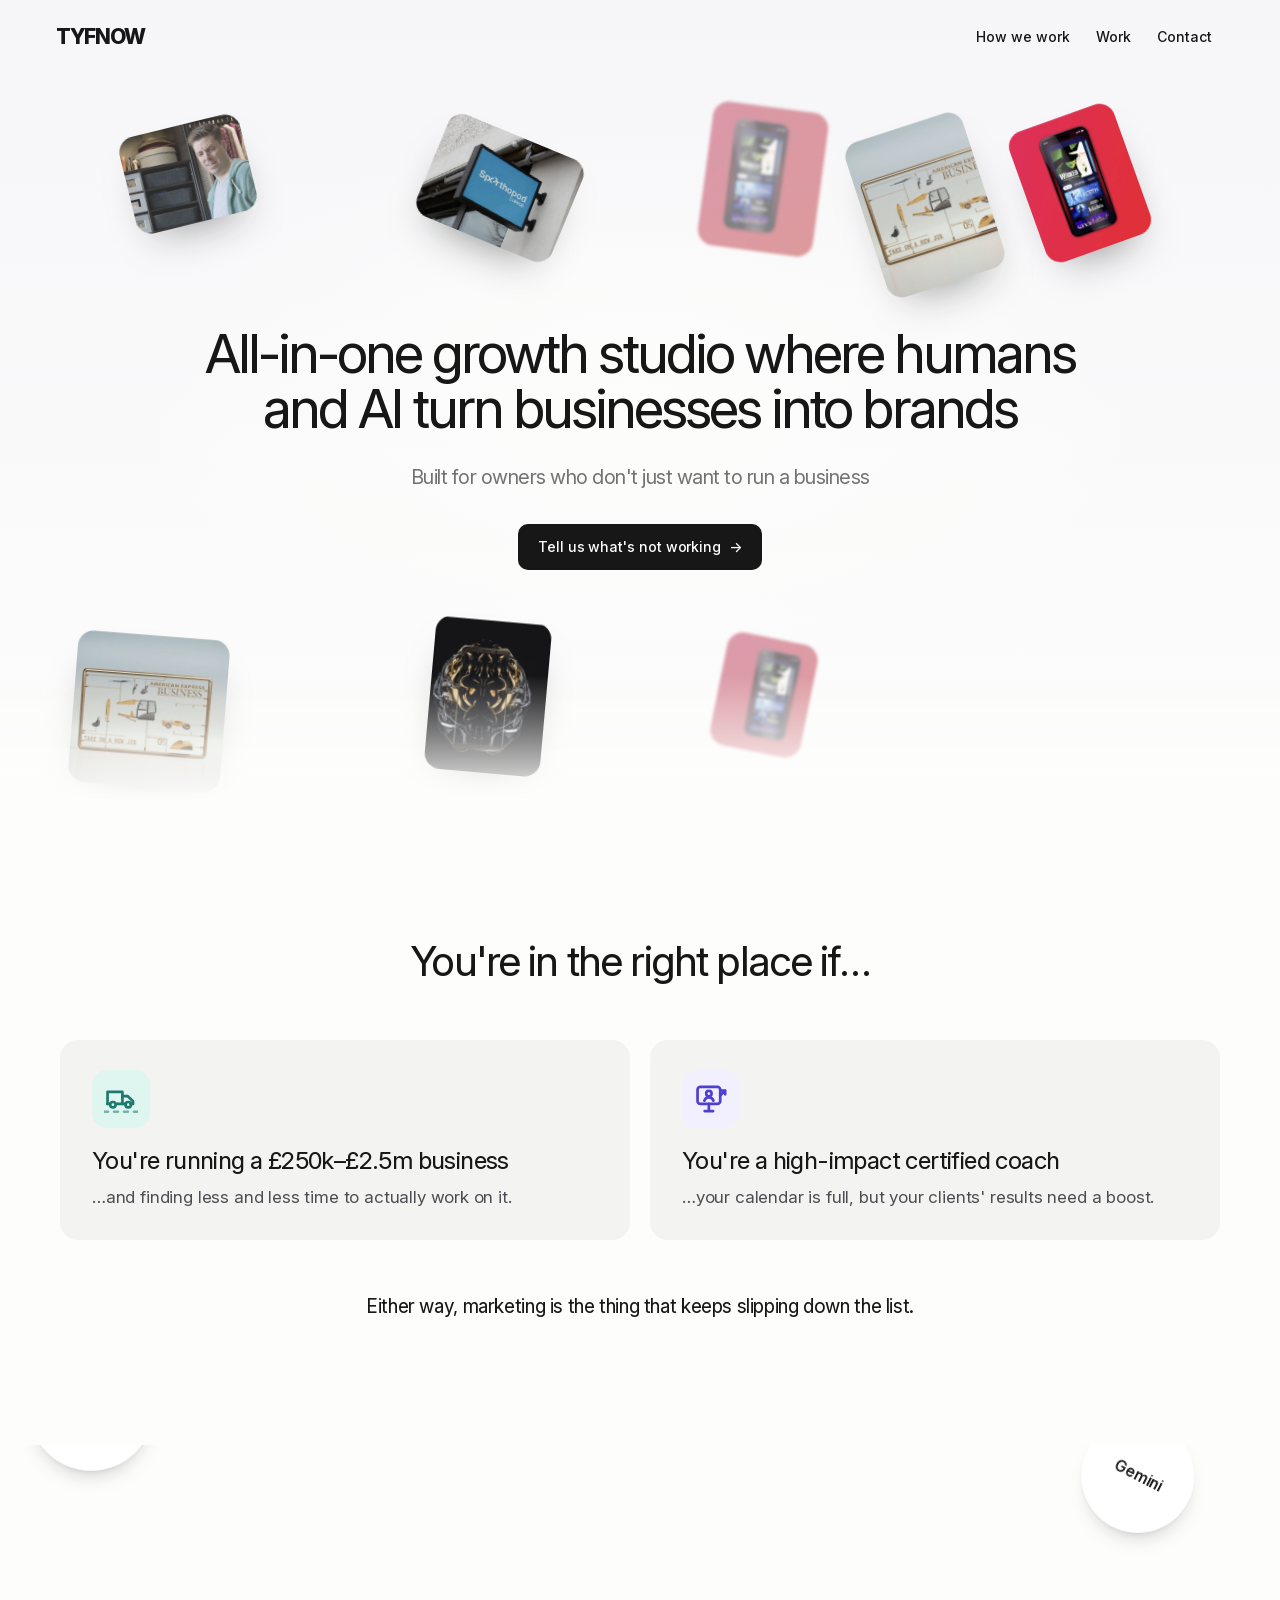
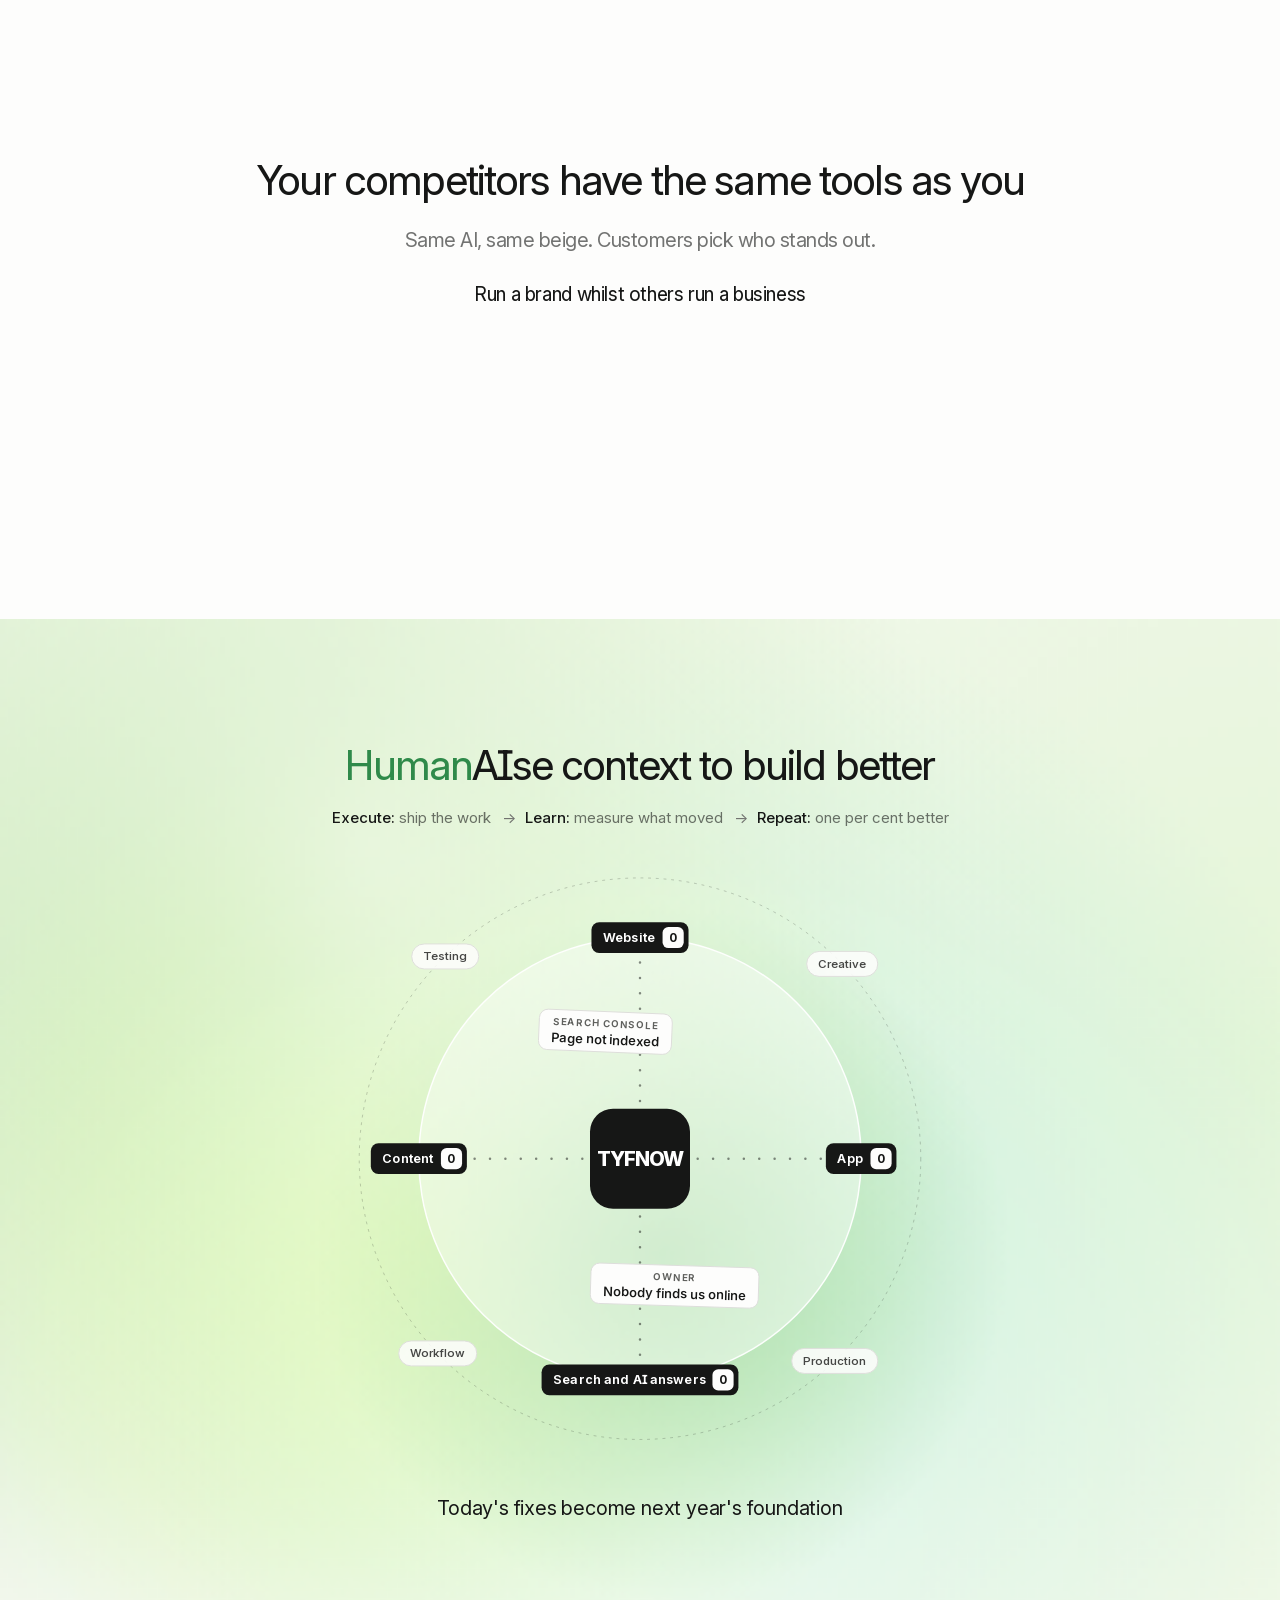
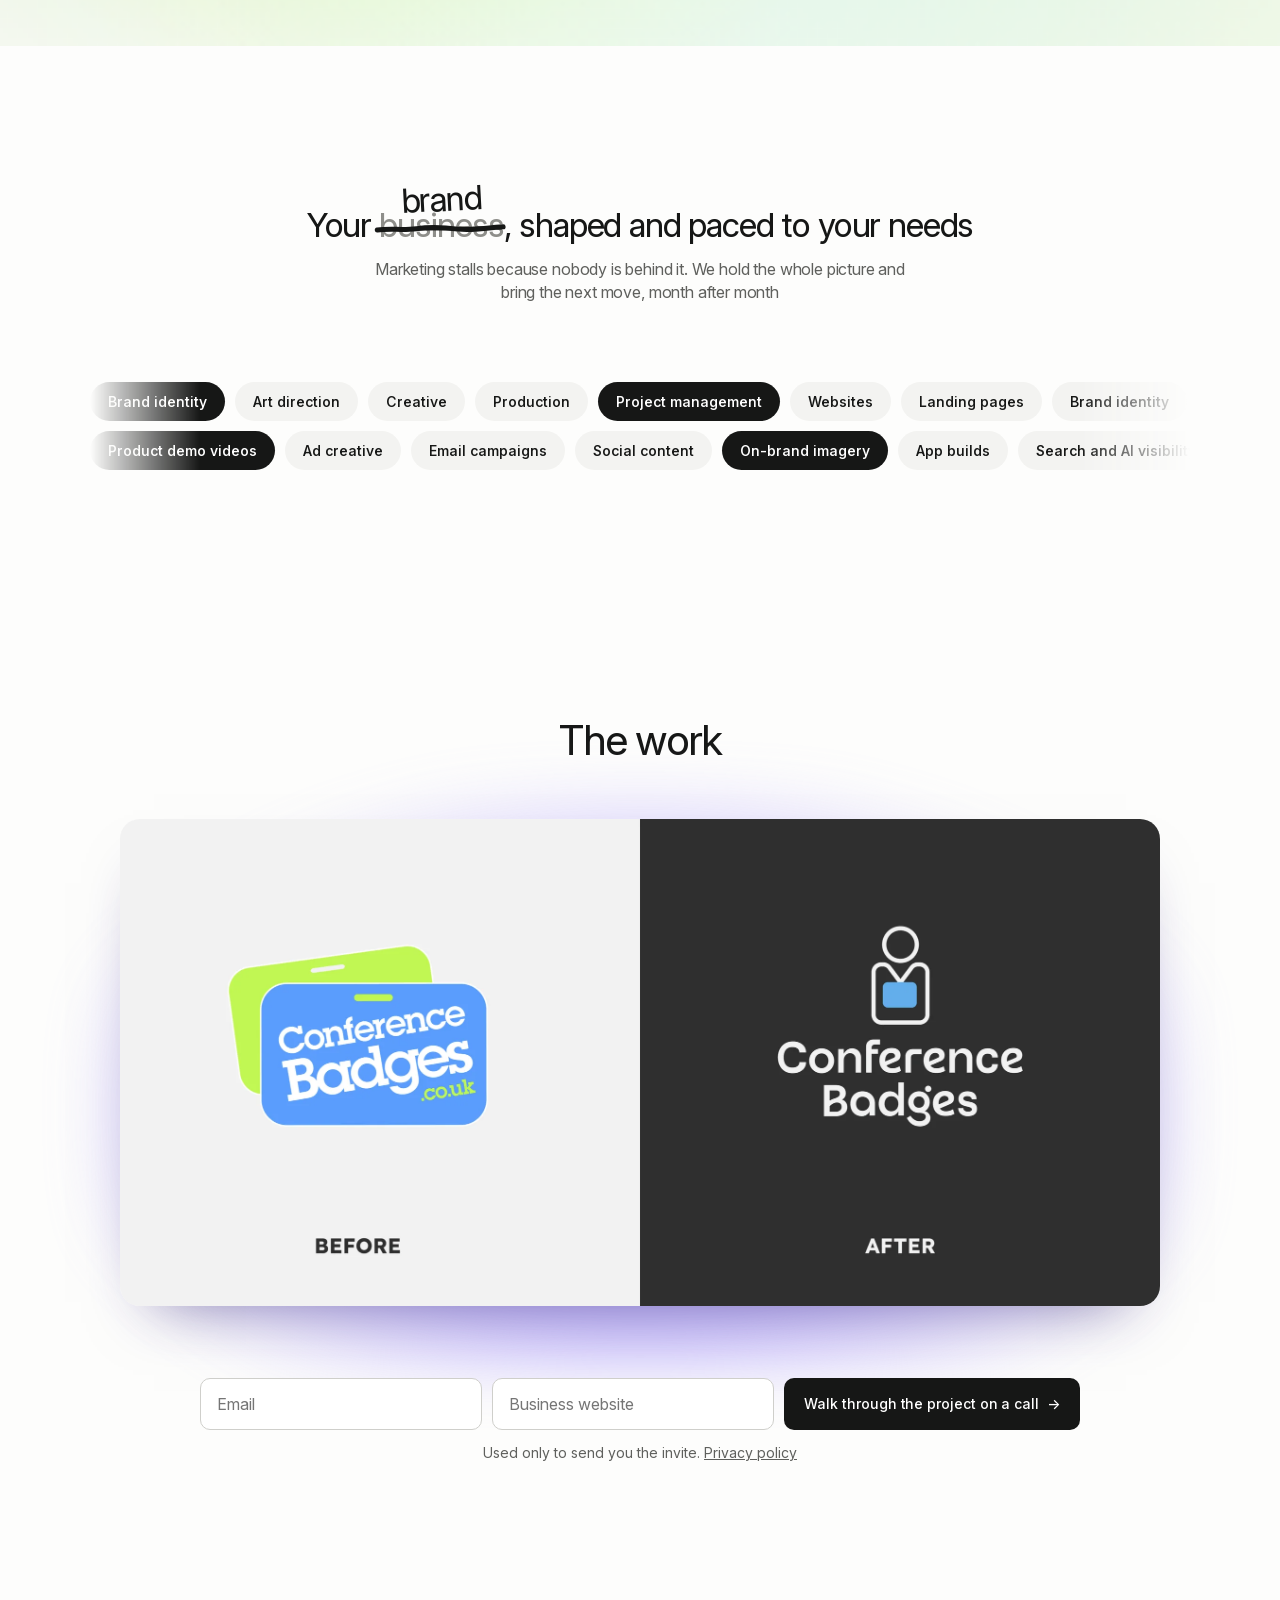
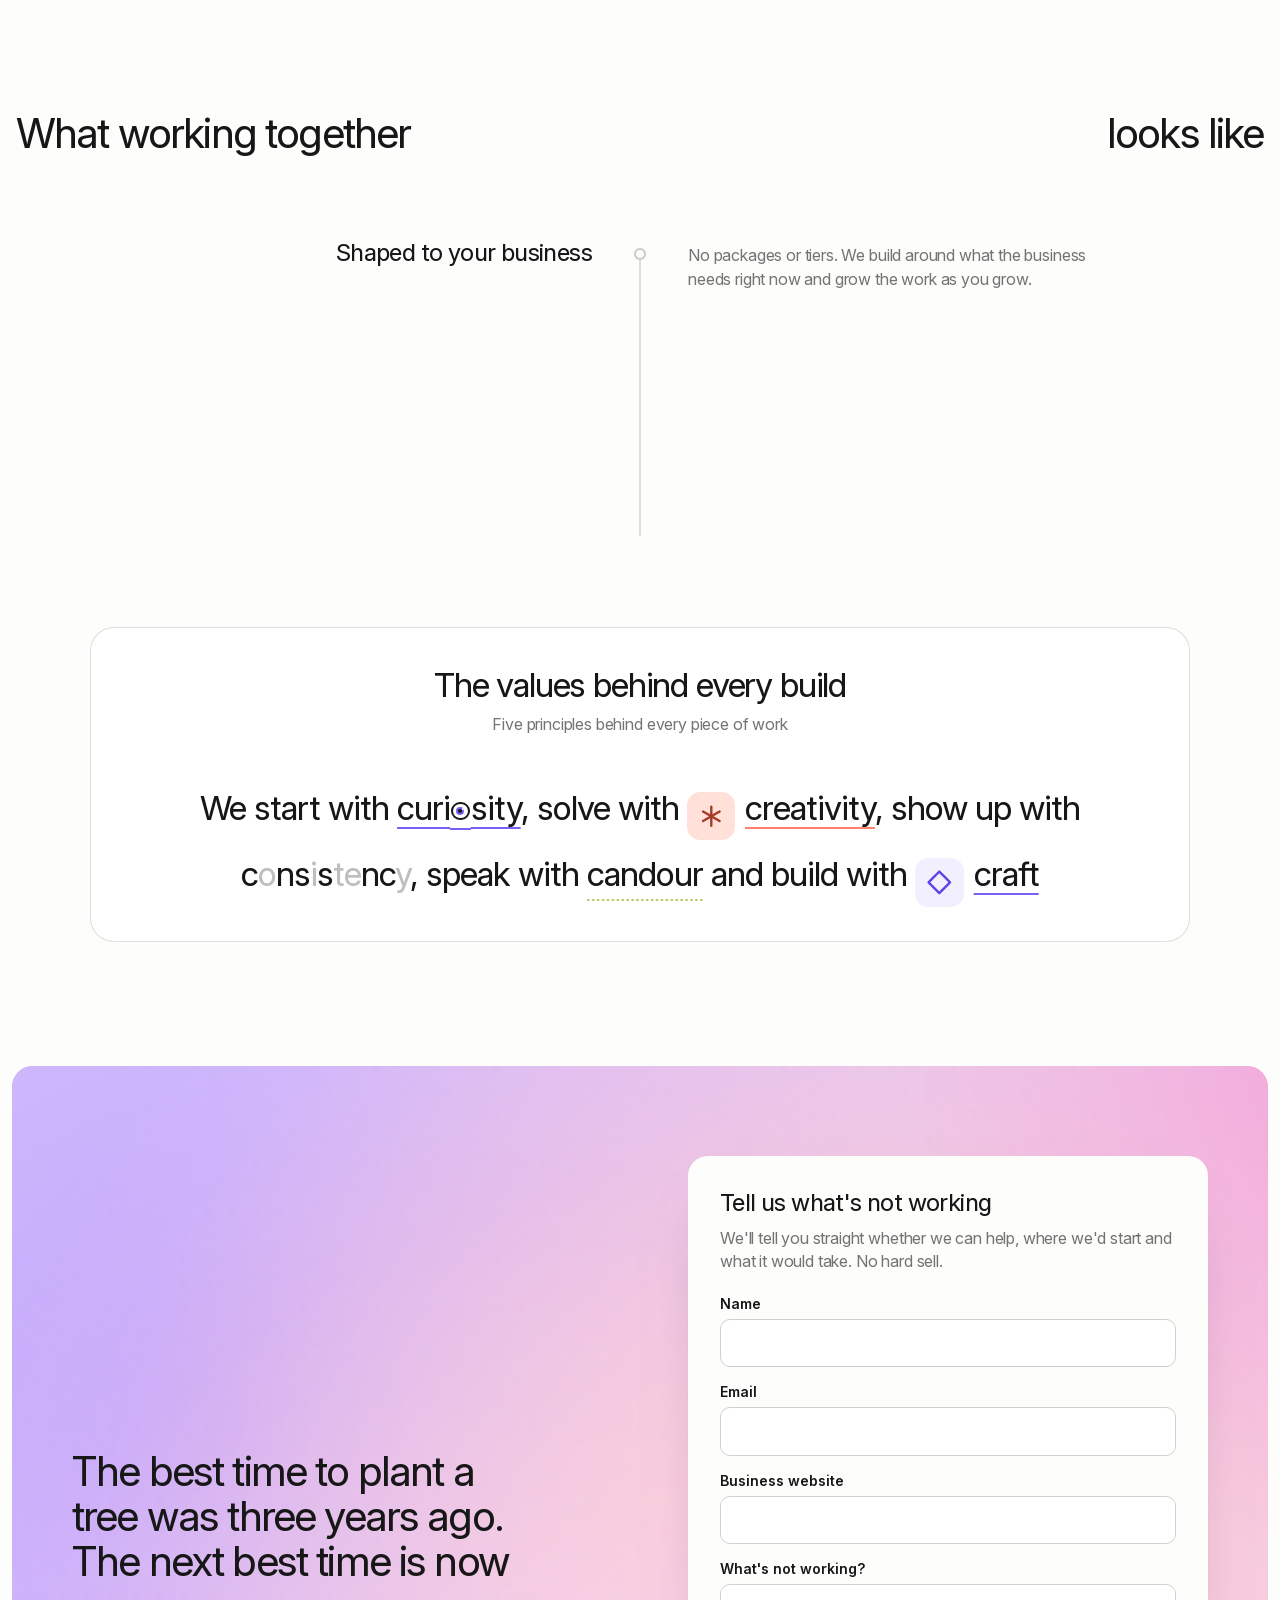
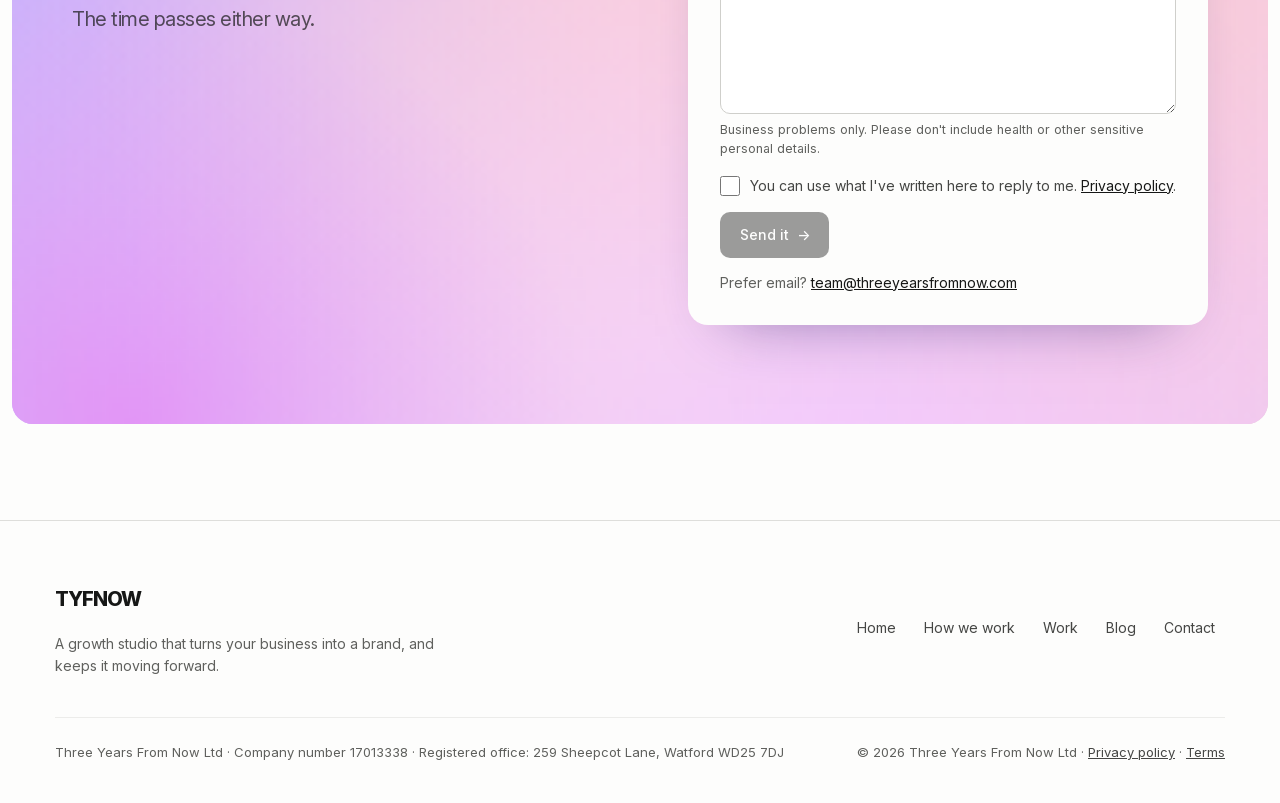
==== commit 345cf14d: "Balls white and light greys, Google Analytics on one line; ring circle dots removed; pills start fur" ====
--- a/index.html
+++ b/index.html
@@ -253,7 +253,6 @@
       <div class="foot-brand">
         <a class="brand" href="/" aria-label="TYFNOW, Three Years From Now, home">
           <span class="brand-w">TYFNOW</span>
-          <span class="brand-s">Three Years From Now</span>
         </a>
         <p class="foot-desc">A growth studio that turns your business into a brand, and keeps it moving forward.</p>
       </div>
--- a/css/v06-onepage.css
+++ b/css/v06-onepage.css
@@ -454,8 +454,10 @@
 
 /* Round 9c: balls mostly white and black, no stroke, bigger (sizes in js/tools-pit.js) */
 .ball{font-weight:560;color:#161716;background:#fff;box-shadow:0 12px 24px -14px rgba(22,23,22,.35),0 2px 6px -3px rgba(22,23,22,.12)}
-.ball.t-g1{background:#ececea}
-.ball.t-ink{color:#fdfdfc;background:#161716;box-shadow:0 12px 24px -14px rgba(22,23,22,.55)}
+.ball.t-g1{background:#efefed}
+.ball.t-g2{background:#e2e2df}
+.ball.t-g3{background:#d2d2ce}
+.ball-l.is-one{white-space:nowrap}
 
 /* Close: the rings go; the gradient drifts like section 4's (js/close-gradient.js); the CSS gradient stays as fallback */
 .cl-grad{position:absolute;inset:0;width:100%;height:100%;z-index:0;display:block}
@@ -478,3 +480,20 @@
 .op-tl.is-live .op-term.is-in .op-dot-grey{background:#b8b8b4;box-shadow:none}
 .op-tl.is-live .op-term.is-in .op-dot-mint{background:#2f9e8f;box-shadow:none}
 @media (max-width:760px){.op-tl .op-term{padding:22px 0 22px 36px}.op-tl .op-term .op-dot{top:calc(22px + .56em - 6px)}}
+/* Timeline centred (wider screens): rail down the middle, title to its left, detail to its right */
+@media (min-width:761px){
+  .op-tl .op-term{grid-template-columns:minmax(0,1fr) minmax(0,1fr);column-gap:96px;padding-left:0}
+  .op-tl .op-term h3{text-align:right}
+  .op-tl .op-term .body{max-width:440px}
+  .op-tl .op-term .op-dot{left:calc(50% - 6px)}
+  .op-tl-rail{left:calc(50% - 1px)}
+}
+
+/* Round 9d */
+/* section 5 pills start further in, fading at both ends */
+.op-bk-open .op-tick-bleed{width:auto;max-width:1100px;margin:48px auto 0;-webkit-mask-image:linear-gradient(90deg,transparent,#000 10%,#000 90%,transparent);mask-image:linear-gradient(90deg,transparent,#000 10%,#000 90%,transparent)}
+@media (max-width:760px){.op-bk-open .op-tick-bleed{margin:36px 0 0}}
+/* qualify icons in colour, like the values tiles */
+.aud-ic{box-shadow:none}
+.aud-ic-van{background:#dff5f0;color:#1f7a6e}
+.aud-ic-call{background:#f2f0ff;color:#4f3fd0}
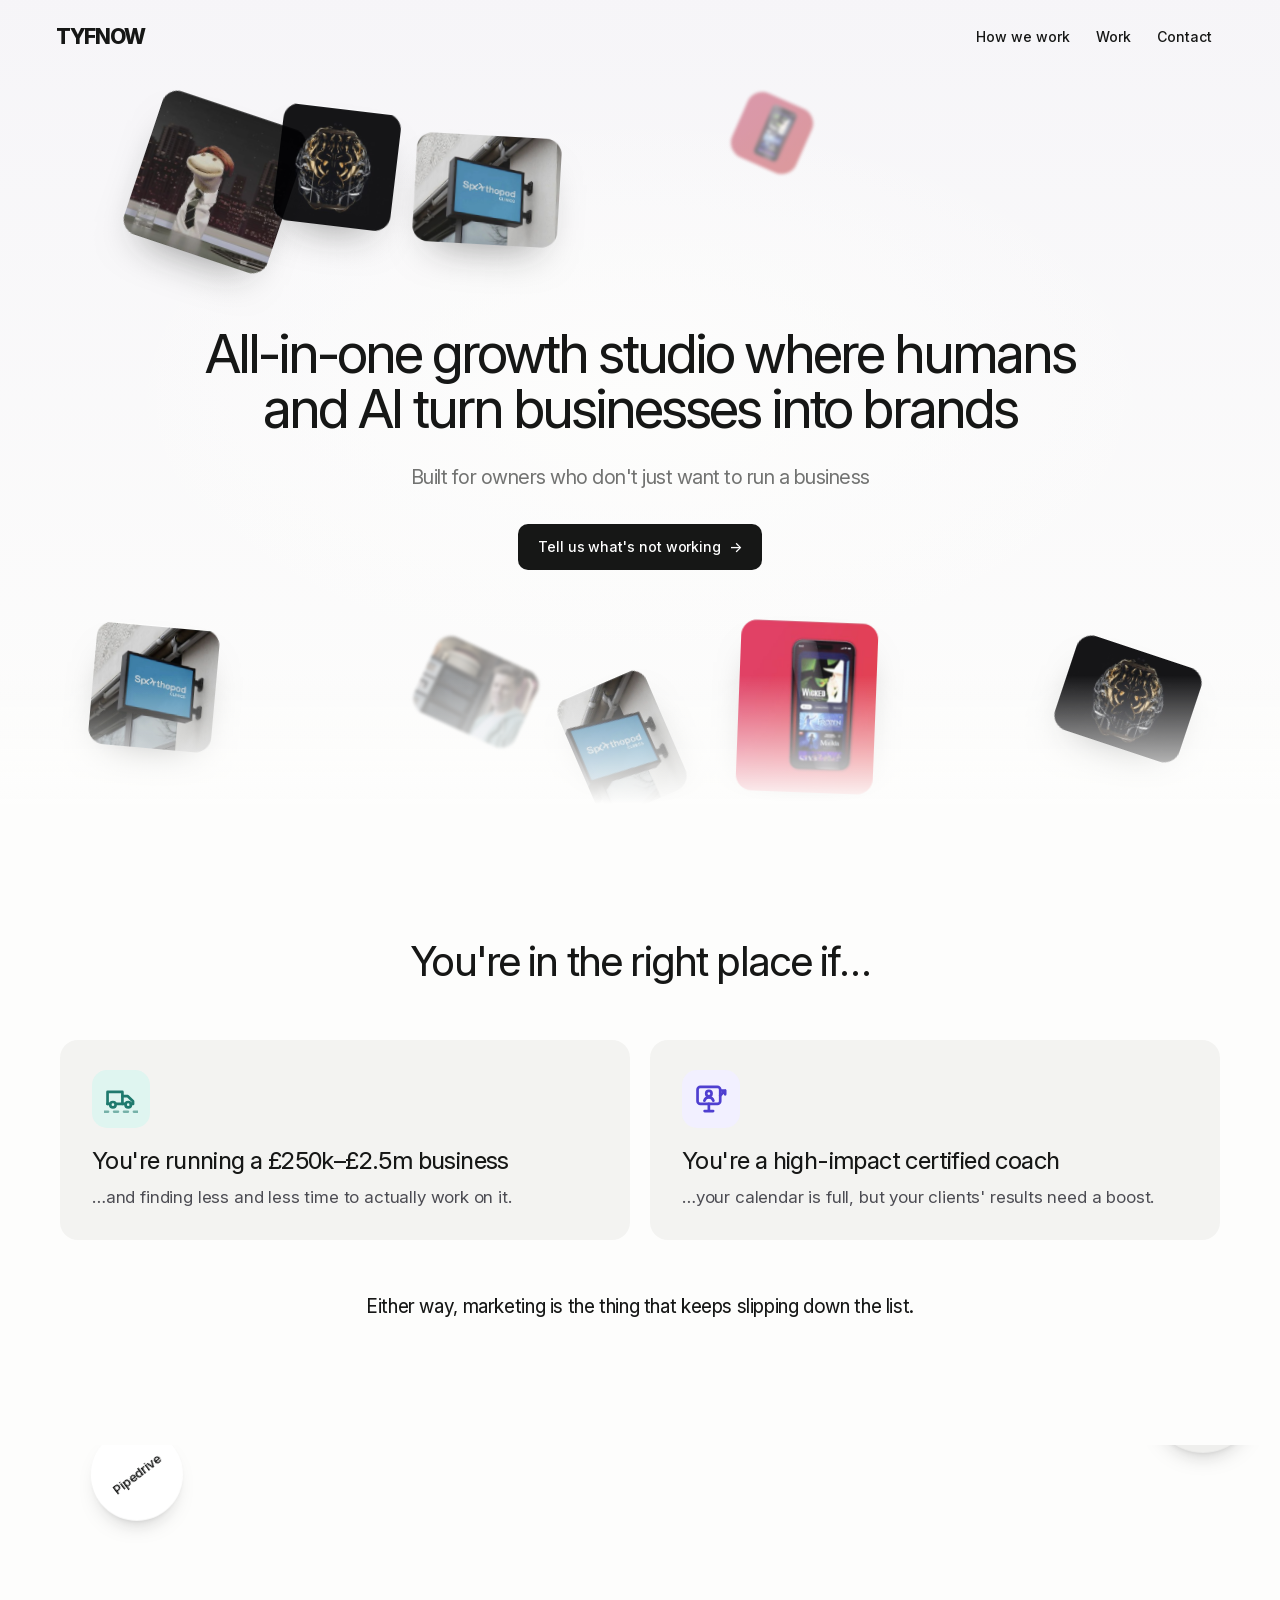
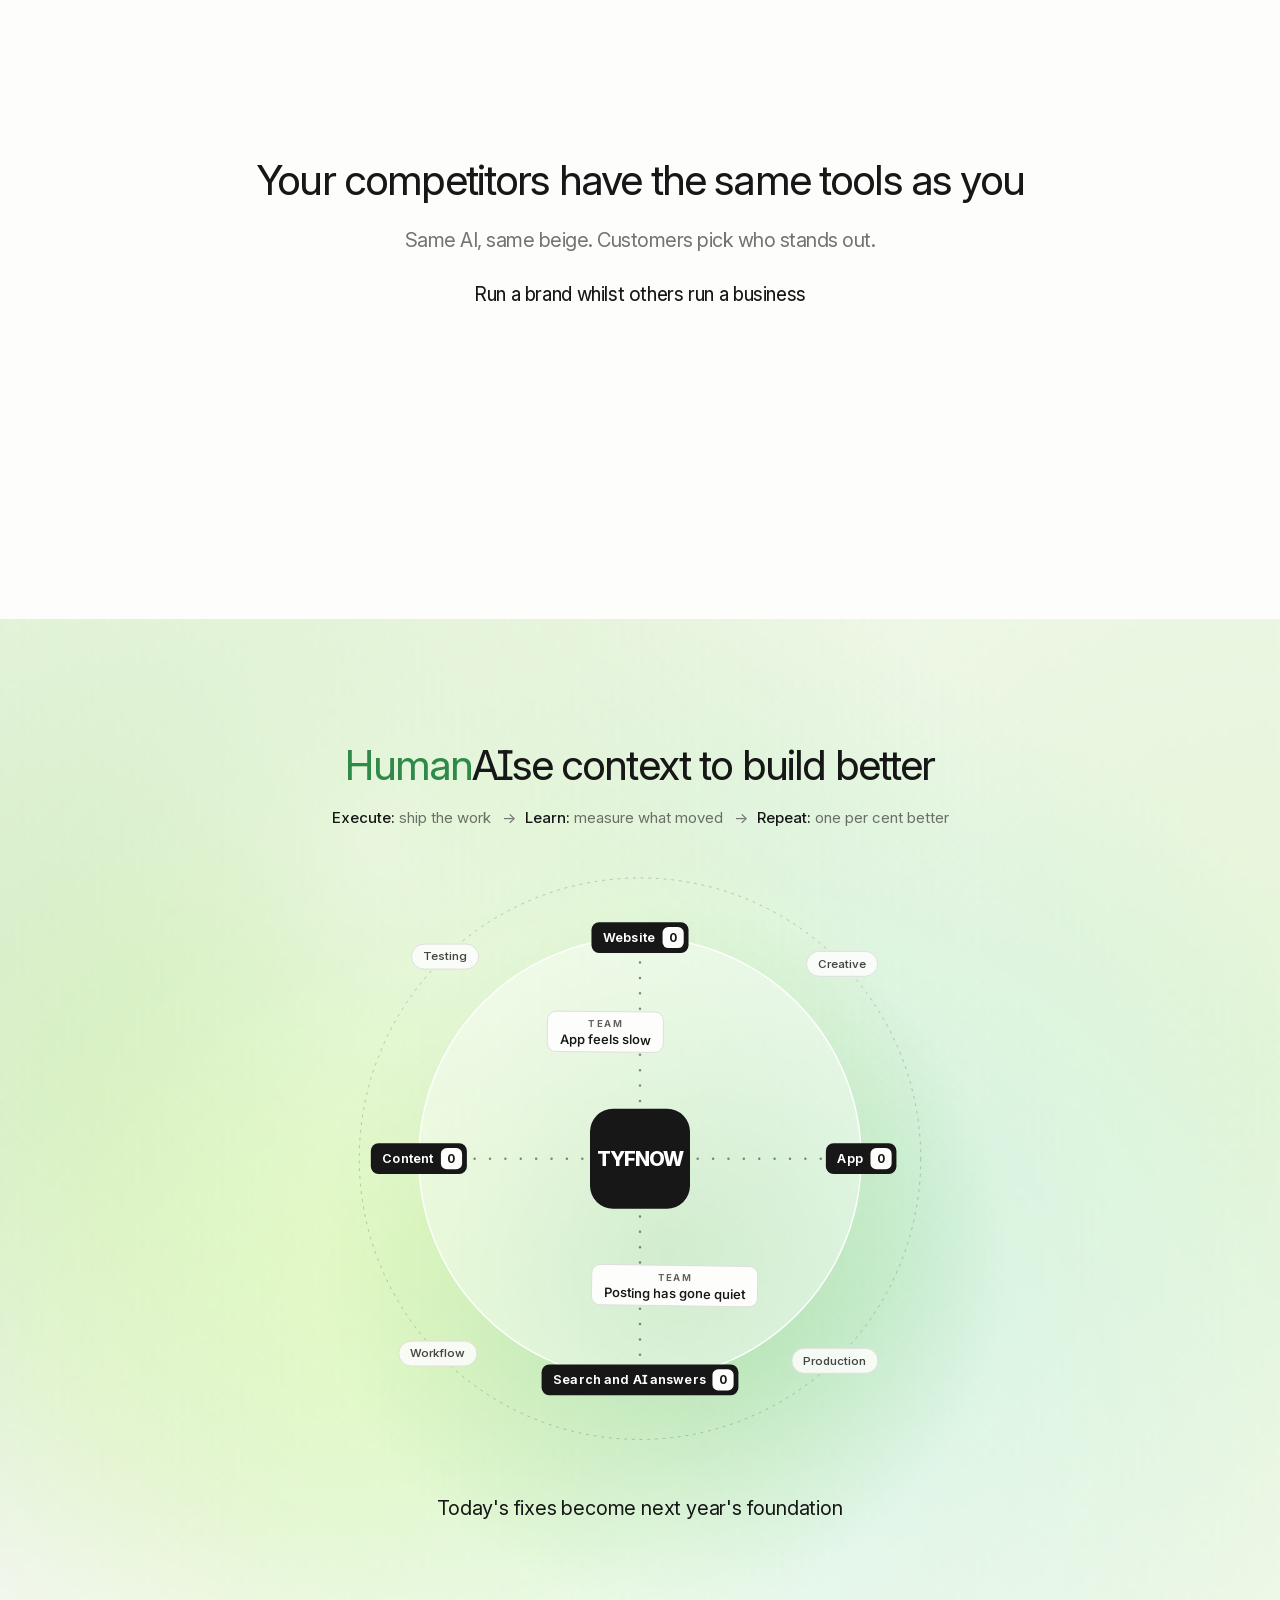
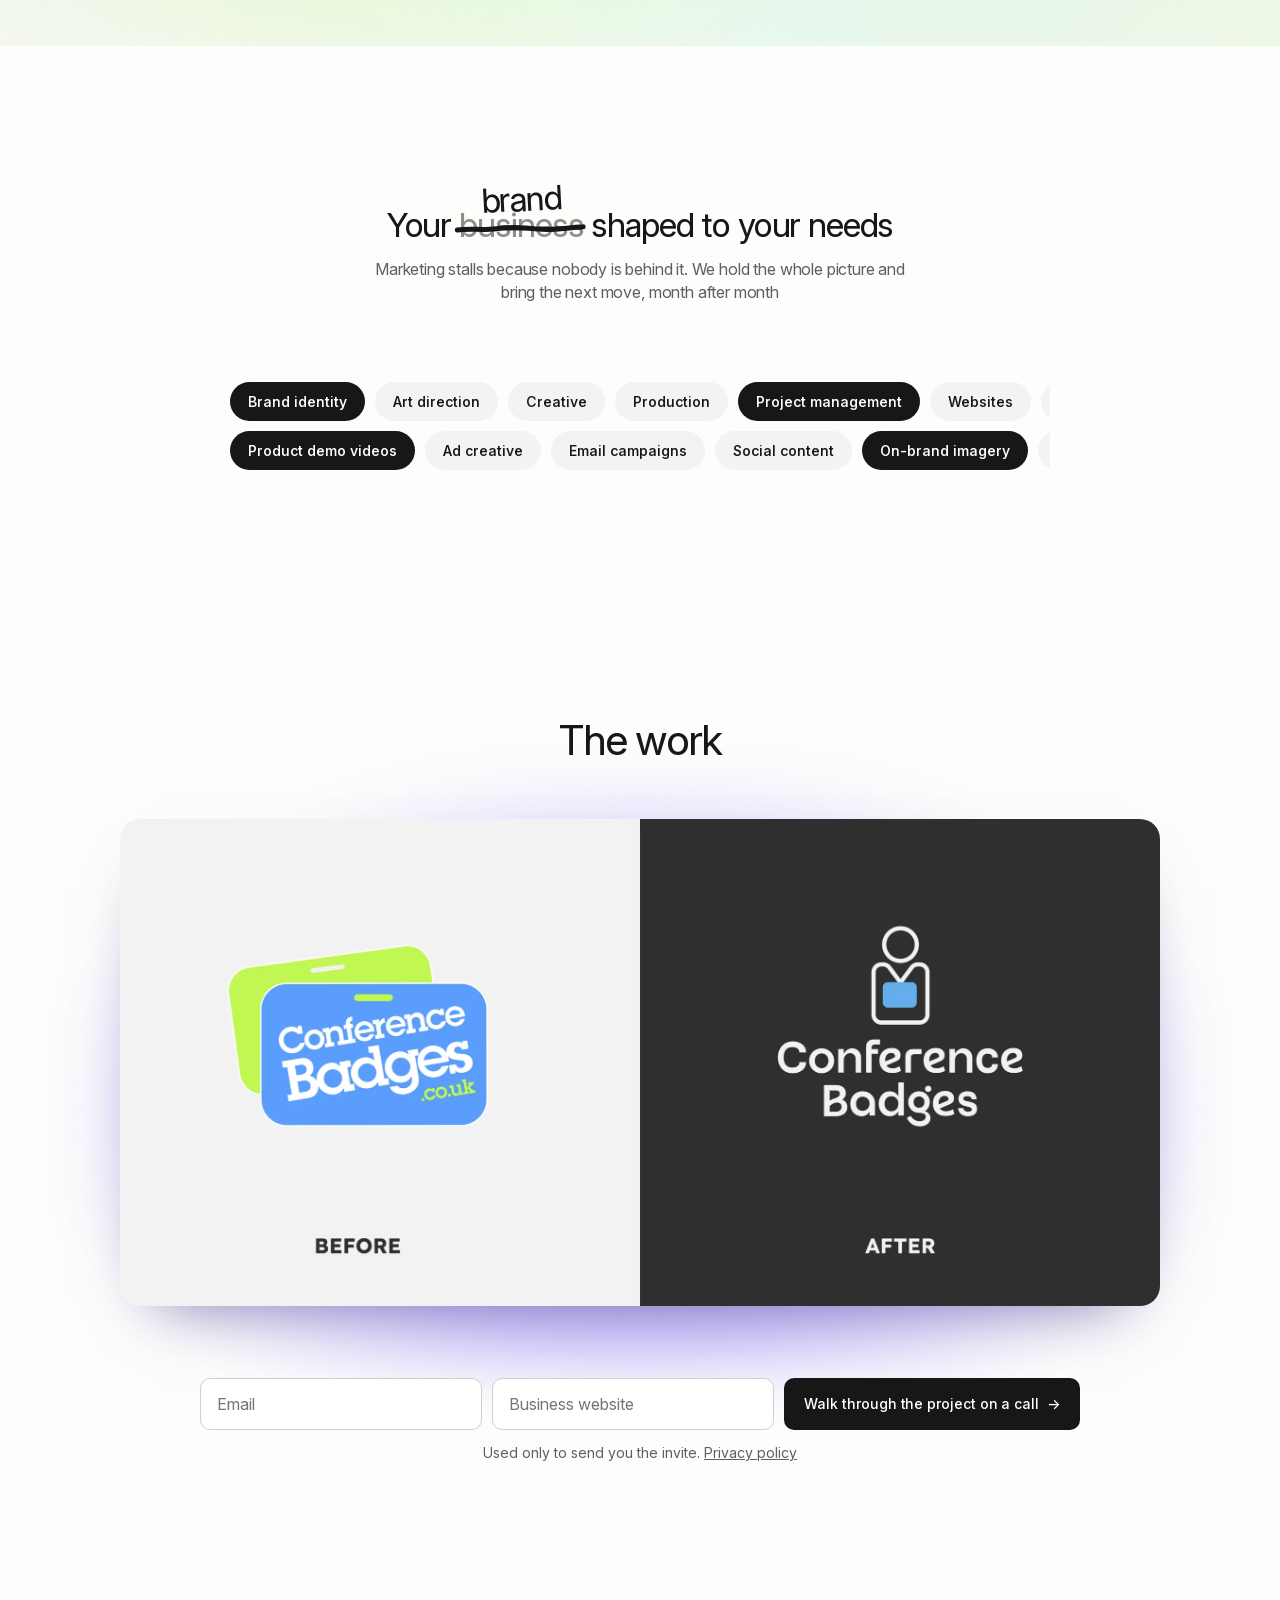
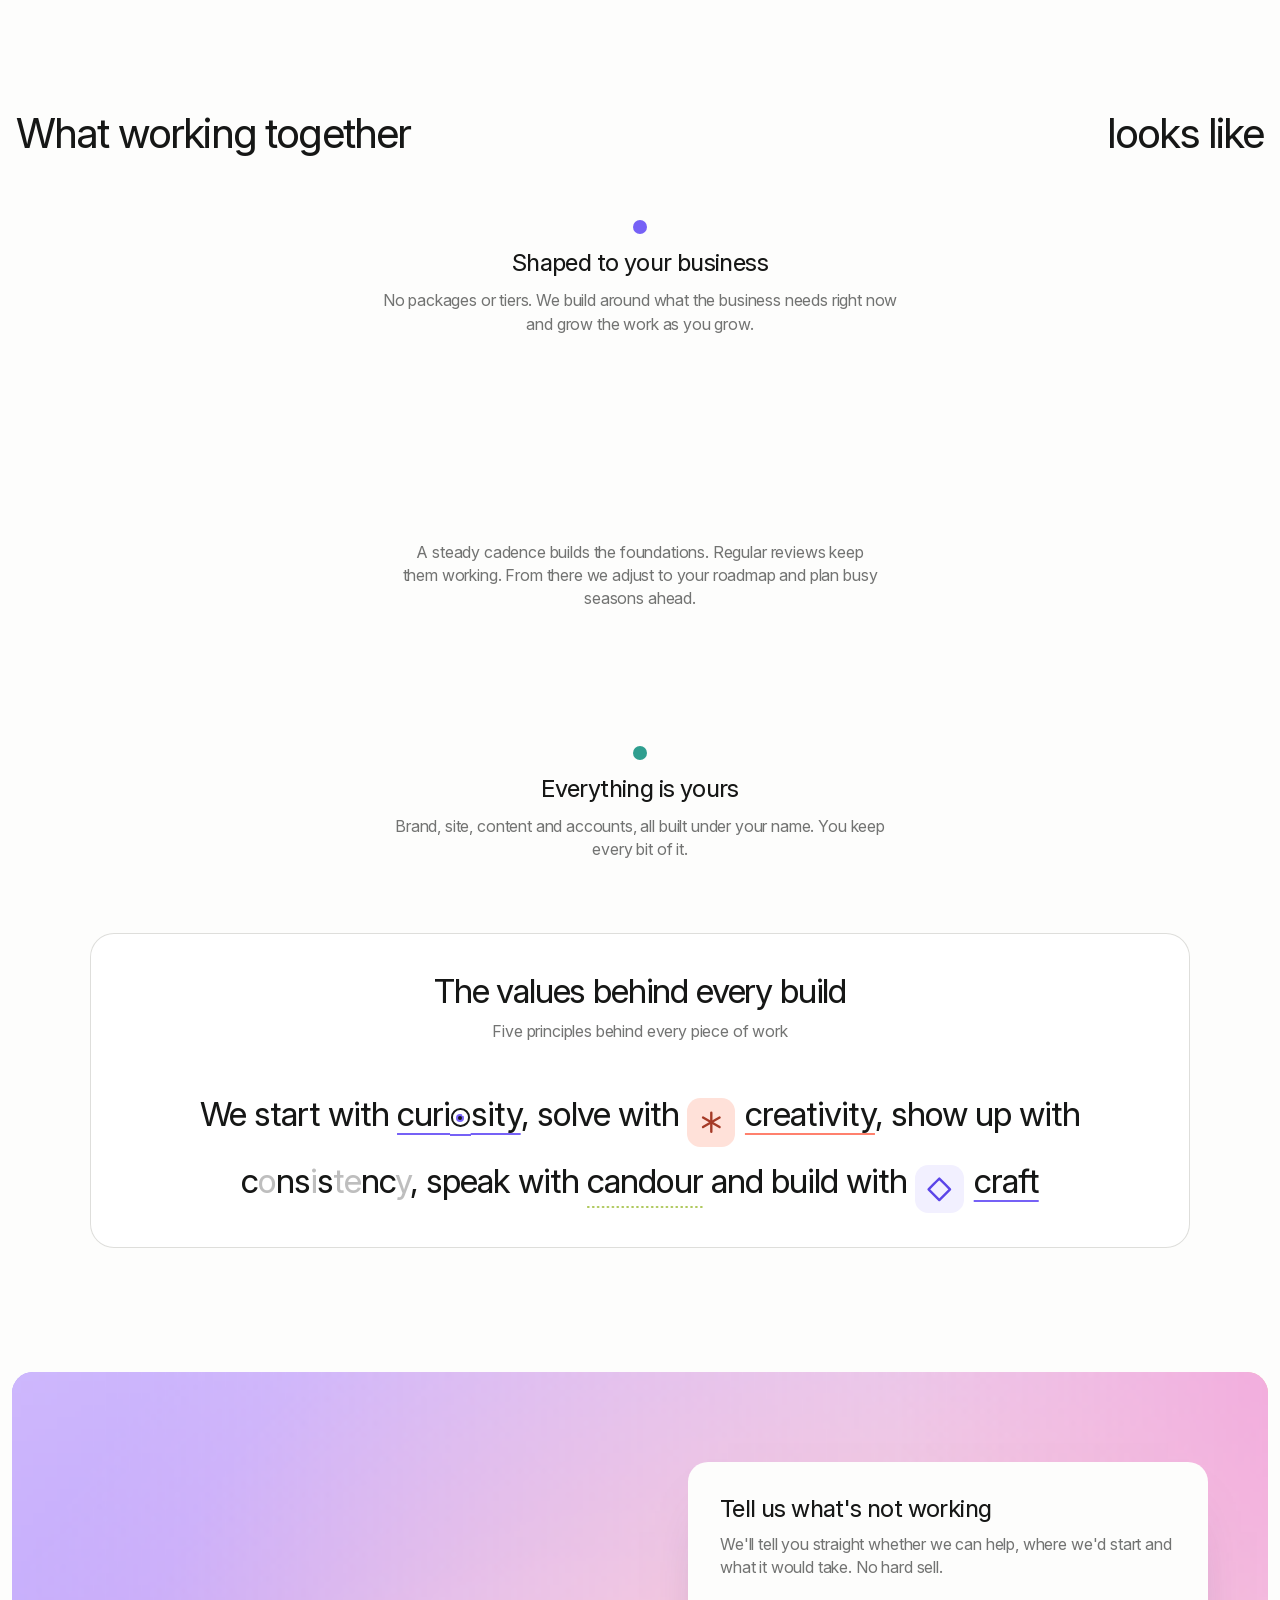
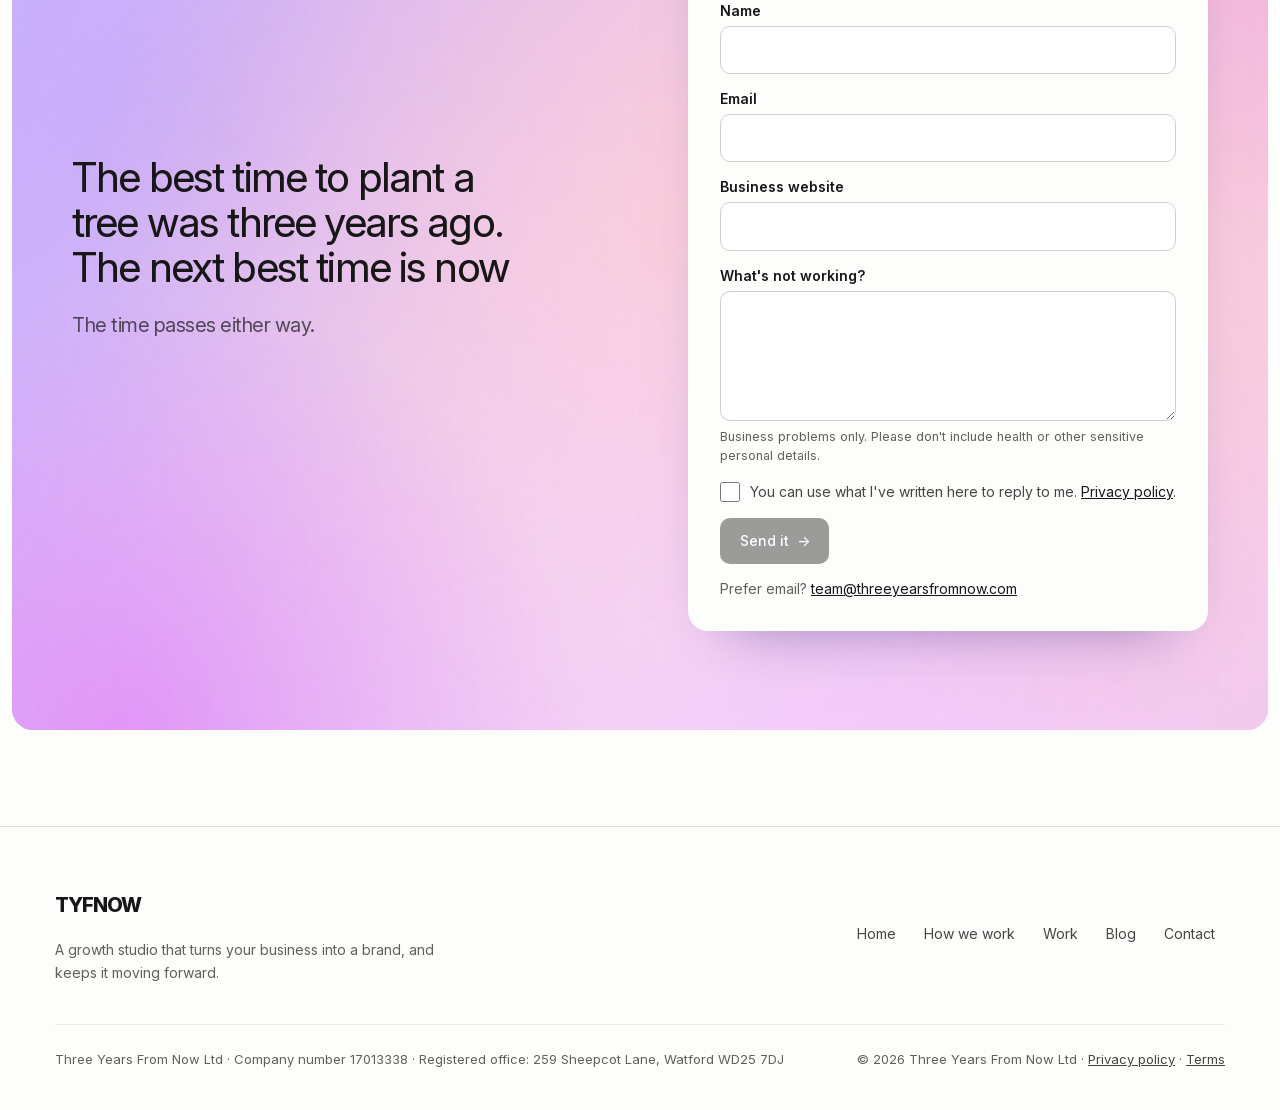
==== commit cf4d1bf2: "Brand headline shortened; pills narrower, no fade, loop seam fixed; offer as a centred step-by-step " ====
--- a/index.html
+++ b/index.html
@@ -136,7 +136,7 @@
 <div class="wrap op-bk-wrap" id="how-we-work">
 <div class="op-buckets op-buckets-open">
 <div class="op-bucket op-bucket-grey op-bk-open">
-<h2 class="h-brand op-bk-brand" id="brand-h"><span class="sr">Your brand, shaped and paced to your needs</span><span aria-hidden="true"><span class="nw">Your <span class="swap"><span class="old">business<svg class="scribble" viewBox="0 0 200 24" preserveAspectRatio="none" aria-hidden="true" focusable="false"><path d="M2 15 C 22 11, 41 16, 63 12 S 104 9, 128 13 S 171 10, 198 8"></path><path d="M8 13 C 46 12, 92 15, 138 11 S 182 12, 195 11"></path></svg></span><span class="new">brand</span></span>,</span> shaped and paced to your needs</span></h2>
+<h2 class="h-brand op-bk-brand" id="brand-h"><span class="sr">Your brand shaped to your needs</span><span aria-hidden="true"><span class="nw">Your <span class="swap"><span class="old">business<svg class="scribble" viewBox="0 0 200 24" preserveAspectRatio="none" aria-hidden="true" focusable="false"><path d="M2 15 C 22 11, 41 16, 63 12 S 104 9, 128 13 S 171 10, 198 8"></path><path d="M8 13 C 46 12, 92 15, 138 11 S 182 12, 195 11"></path></svg></span><span class="new">brand</span></span></span> shaped to your needs</span></h2>
 <p class="op-bk-sub">Marketing stalls because nobody is behind it. We hold the whole picture and bring the next move, month after month</p>
 <p class="sr-only">What we take on: brand identity, art direction, creative, production, project management, websites, landing pages, product demo videos, ad creative, email campaigns, social content, on-brand imagery, app builds, and search and AI visibility.</p>
 <div class="op-tick op-tick-grey op-tick-bleed" aria-hidden="true">
@@ -200,11 +200,12 @@
 <div class="head">
 <h2 class="h-sec op-meet" id="offer-h"><span class="op-meet-l">What working together</span> <span class="op-meet-r">looks like</span></h2>
 </div>
-<div class="op-terms op-tl" id="op-tl">
-<div class="op-tl-rail" aria-hidden="true"><span class="op-tl-fill"></span></div>
-<div class="op-term"><h3 class="h-card"><span class="op-dot op-dot-violet" aria-hidden="true"></span>Shaped to your business</h3><p class="body">No packages or tiers. We build around what the business needs right now and grow the work as you grow.</p></div>
-<div class="op-term"><h3 class="h-card"><span class="op-dot op-dot-grey" aria-hidden="true"></span>Time that fits the business</h3><p class="body">A steady cadence builds the foundations. Regular reviews keep them working. From there we adjust to your roadmap and plan busy seasons ahead.</p></div>
-<div class="op-term"><h3 class="h-card"><span class="op-dot op-dot-mint" aria-hidden="true"></span>Everything is yours</h3><p class="body">Brand, site, content and accounts, all built under your name. You keep every bit of it.</p></div>
+<div class="op-tl2" id="op-tl">
+<div class="op-tl-step"><span class="op-dot op-dot-violet op-tl-p" aria-hidden="true"></span><h3 class="h-card op-tl-p">Shaped to your business</h3><p class="body op-tl-p">No packages or tiers. We build around what the business needs right now and grow the work as you grow.</p></div>
+<span class="op-tl-seg op-tl-p" aria-hidden="true"></span>
+<div class="op-tl-step"><span class="op-dot op-dot-grey op-tl-p" aria-hidden="true"></span><h3 class="h-card op-tl-p">Time that fits the business</h3><p class="body op-tl-p">A steady cadence builds the foundations. Regular reviews keep them working. From there we adjust to your roadmap and plan busy seasons ahead.</p></div>
+<span class="op-tl-seg op-tl-p" aria-hidden="true"></span>
+<div class="op-tl-step"><span class="op-dot op-dot-mint op-tl-p" aria-hidden="true"></span><h3 class="h-card op-tl-p">Everything is yours</h3><p class="body op-tl-p">Brand, site, content and accounts, all built under your name. You keep every bit of it.</p></div>
 </div>
 <div class="op-bucket op-bucket-paper op-values" id="values">
 <h3 class="op-bk-h">The values behind every build</h3>
--- a/css/v06-onepage.css
+++ b/css/v06-onepage.css
@@ -463,37 +463,28 @@
 .cl-grad{position:absolute;inset:0;width:100%;height:100%;z-index:0;display:block}
 .closer>.wrap{z-index:1}
 
-/* Offer terms as a timeline: a rail on the left fills as you scroll, each term arrives as the rail reaches it (js/offer-timeline.js) */
-.op-tl{position:relative}
-.op-tl .op-term{position:relative;padding:28px 0 28px 48px;border:0}
-.op-tl .op-term:last-child{border:0}
-.op-tl .op-term h3{display:block}
-.op-tl .op-term .op-dot{position:absolute;left:0;top:calc(28px + .56em - 6px);width:12px;height:12px;transform:none;transition:background-color .35s,box-shadow .35s}
-.op-tl-rail{position:absolute;left:5px;width:2px;top:0;height:0;background:#dededb;border-radius:2px;overflow:hidden}
-.op-tl-fill{position:absolute;inset:0;background:#161716;transform-origin:top;transform:scaleY(1)}
-.op-tl.is-live .op-tl-fill{transform:scaleY(0)}
-.op-tl.is-live .op-term h3,.op-tl.is-live .op-term .body{opacity:0;transform:translateY(18px);transition:opacity .5s cubic-bezier(.22,.61,.36,1),transform .5s cubic-bezier(.22,.61,.36,1)}
-.op-tl.is-live .op-term .body{transition-delay:.08s}
-.op-tl.is-live .op-term .op-dot{background:#fdfdfc;box-shadow:inset 0 0 0 2px #c9c9c5}
-.op-tl.is-live .op-term.is-in h3,.op-tl.is-live .op-term.is-in .body{opacity:1;transform:none}
-.op-tl.is-live .op-term.is-in .op-dot-violet{background:#7661f6;box-shadow:none}
-.op-tl.is-live .op-term.is-in .op-dot-grey{background:#b8b8b4;box-shadow:none}
-.op-tl.is-live .op-term.is-in .op-dot-mint{background:#2f9e8f;box-shadow:none}
-@media (max-width:760px){.op-tl .op-term{padding:22px 0 22px 36px}.op-tl .op-term .op-dot{top:calc(22px + .56em - 6px)}}
-/* Timeline centred (wider screens): rail down the middle, title to its left, detail to its right */
-@media (min-width:761px){
-  .op-tl .op-term{grid-template-columns:minmax(0,1fr) minmax(0,1fr);column-gap:96px;padding-left:0}
-  .op-tl .op-term h3{text-align:right}
-  .op-tl .op-term .body{max-width:440px}
-  .op-tl .op-term .op-dot{left:calc(50% - 6px)}
-  .op-tl-rail{left:calc(50% - 1px)}
-}
-
 /* Round 9d */
 /* section 5 pills start further in, fading at both ends */
-.op-bk-open .op-tick-bleed{width:auto;max-width:1100px;margin:48px auto 0;-webkit-mask-image:linear-gradient(90deg,transparent,#000 10%,#000 90%,transparent);mask-image:linear-gradient(90deg,transparent,#000 10%,#000 90%,transparent)}
+.op-bk-open .op-tick-bleed{width:auto;max-width:820px;margin:48px auto 0;-webkit-mask-image:none;mask-image:none}
 @media (max-width:760px){.op-bk-open .op-tick-bleed{margin:36px 0 0}}
 /* qualify icons in colour, like the values tiles */
 .aud-ic{box-shadow:none}
 .aud-ic-van{background:#dff5f0;color:#1f7a6e}
 .aud-ic-call{background:#f2f0ff;color:#4f3fd0}
+
+/* Round 9e: pills colour by position within each set of seven, so the pattern repeats exactly and the loop has no jump */
+.op-bk-open .op-tick-grey .op-tick-row li,.op-bk-open .op-tick-grey .op-tick-row li:nth-child(4n+1){background:#f3f3f1;color:#161716}
+.op-bk-open .op-tick-grey .op-tick-row li:nth-child(7n+1),.op-bk-open .op-tick-grey .op-tick-row li:nth-child(7n+5){background:#161716;color:#fff}
+
+/* Offer as a centred timeline: dot, title, detail, then a line down to the next, each arriving in turn on scroll (js/offer-timeline.js) */
+.op-tl2{max-width:640px;margin:64px auto 0;display:flex;flex-direction:column;align-items:center;text-align:center}
+.op-tl-step{display:flex;flex-direction:column;align-items:center;gap:12px}
+.op-tl-step .op-dot{position:static;width:14px;height:14px;transform:none}
+.op-tl-step .h-card{margin:4px 0 0}
+.op-tl-step .body{margin:0;max-width:520px}
+.op-tl-seg{display:block;width:2px;height:80px;margin:28px 0;border-radius:2px;background:#161716;transform-origin:top}
+@media (max-width:760px){.op-tl2{margin-top:44px}.op-tl-seg{height:56px;margin:20px 0}}
+.op-tl2.is-live .op-tl-p{opacity:0;transform:translateY(16px);transition:opacity .5s cubic-bezier(.22,.61,.36,1),transform .5s cubic-bezier(.22,.61,.36,1)}
+.op-tl2.is-live .op-dot.op-tl-p{transform:scale(.4)}
+.op-tl2.is-live .op-tl-seg{opacity:1;transform:scaleY(0)}
+.op-tl2.is-live .op-tl-p.is-in{opacity:1;transform:none}
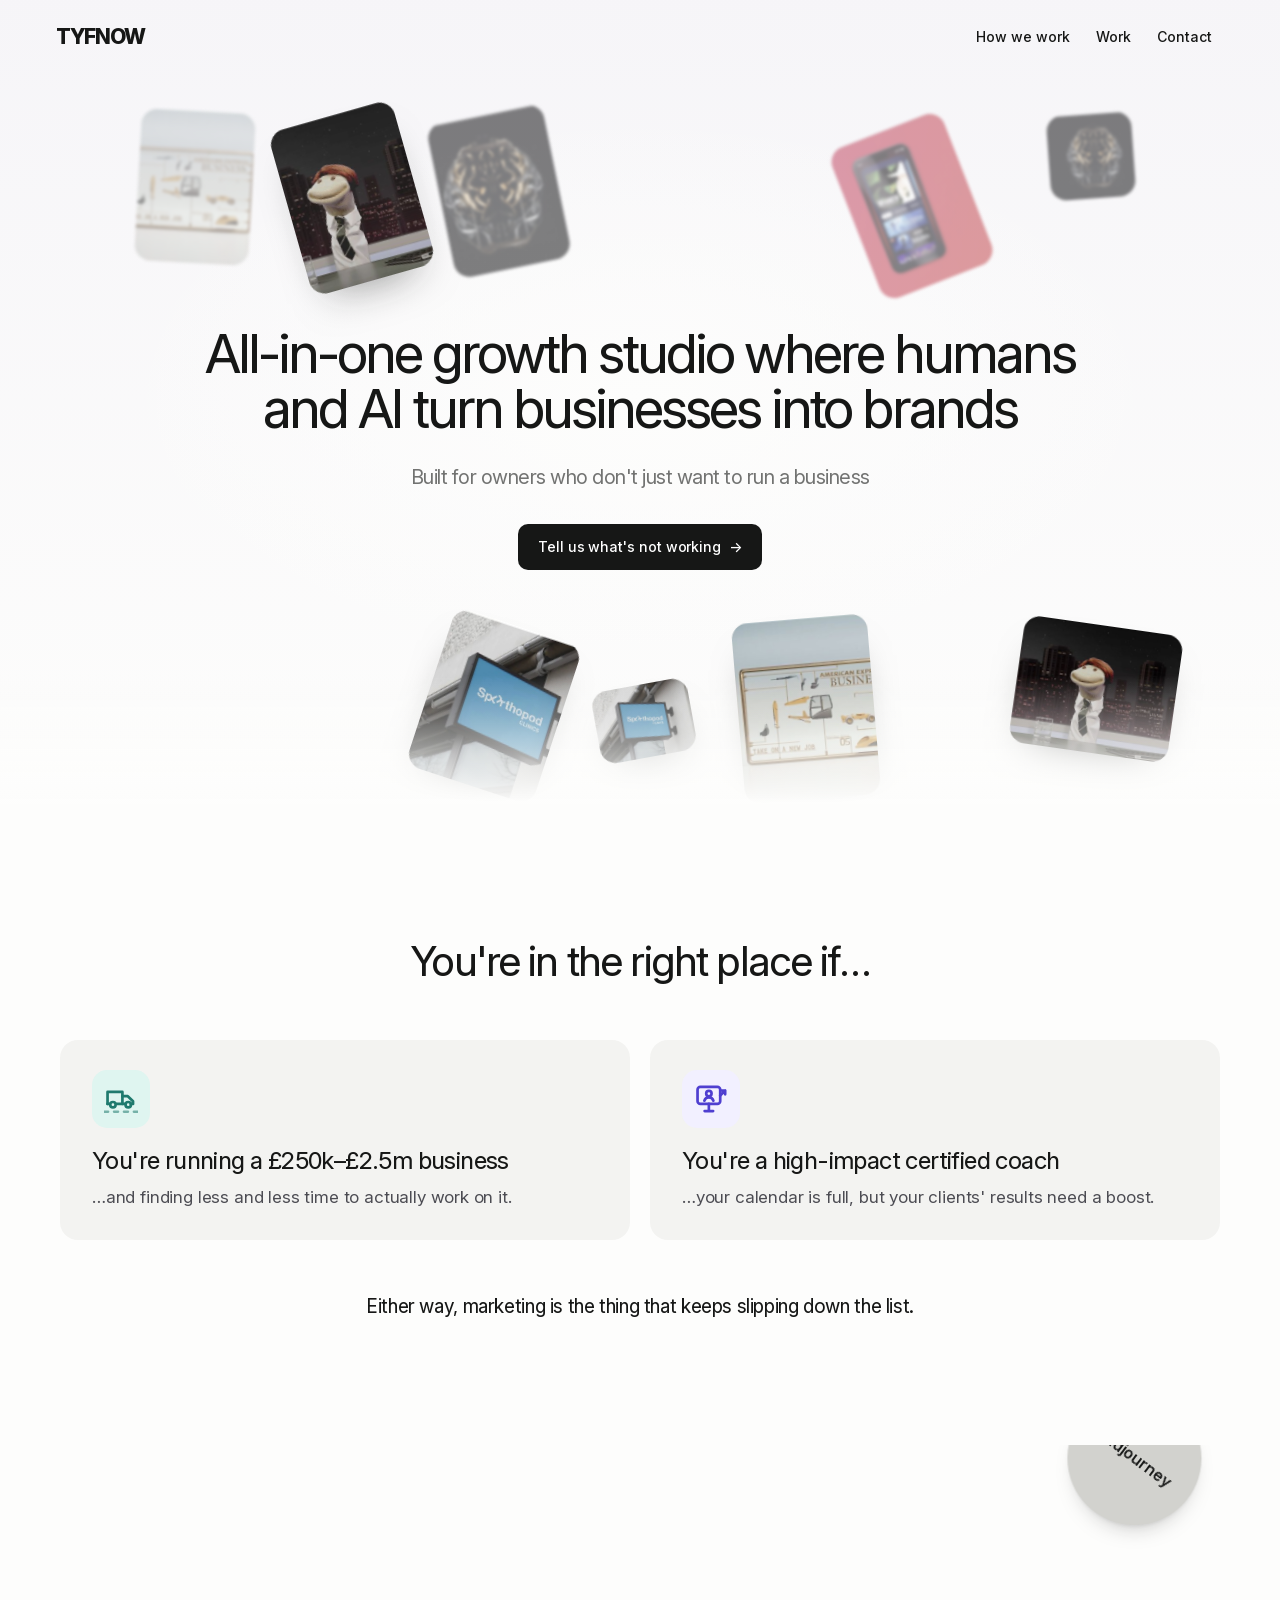
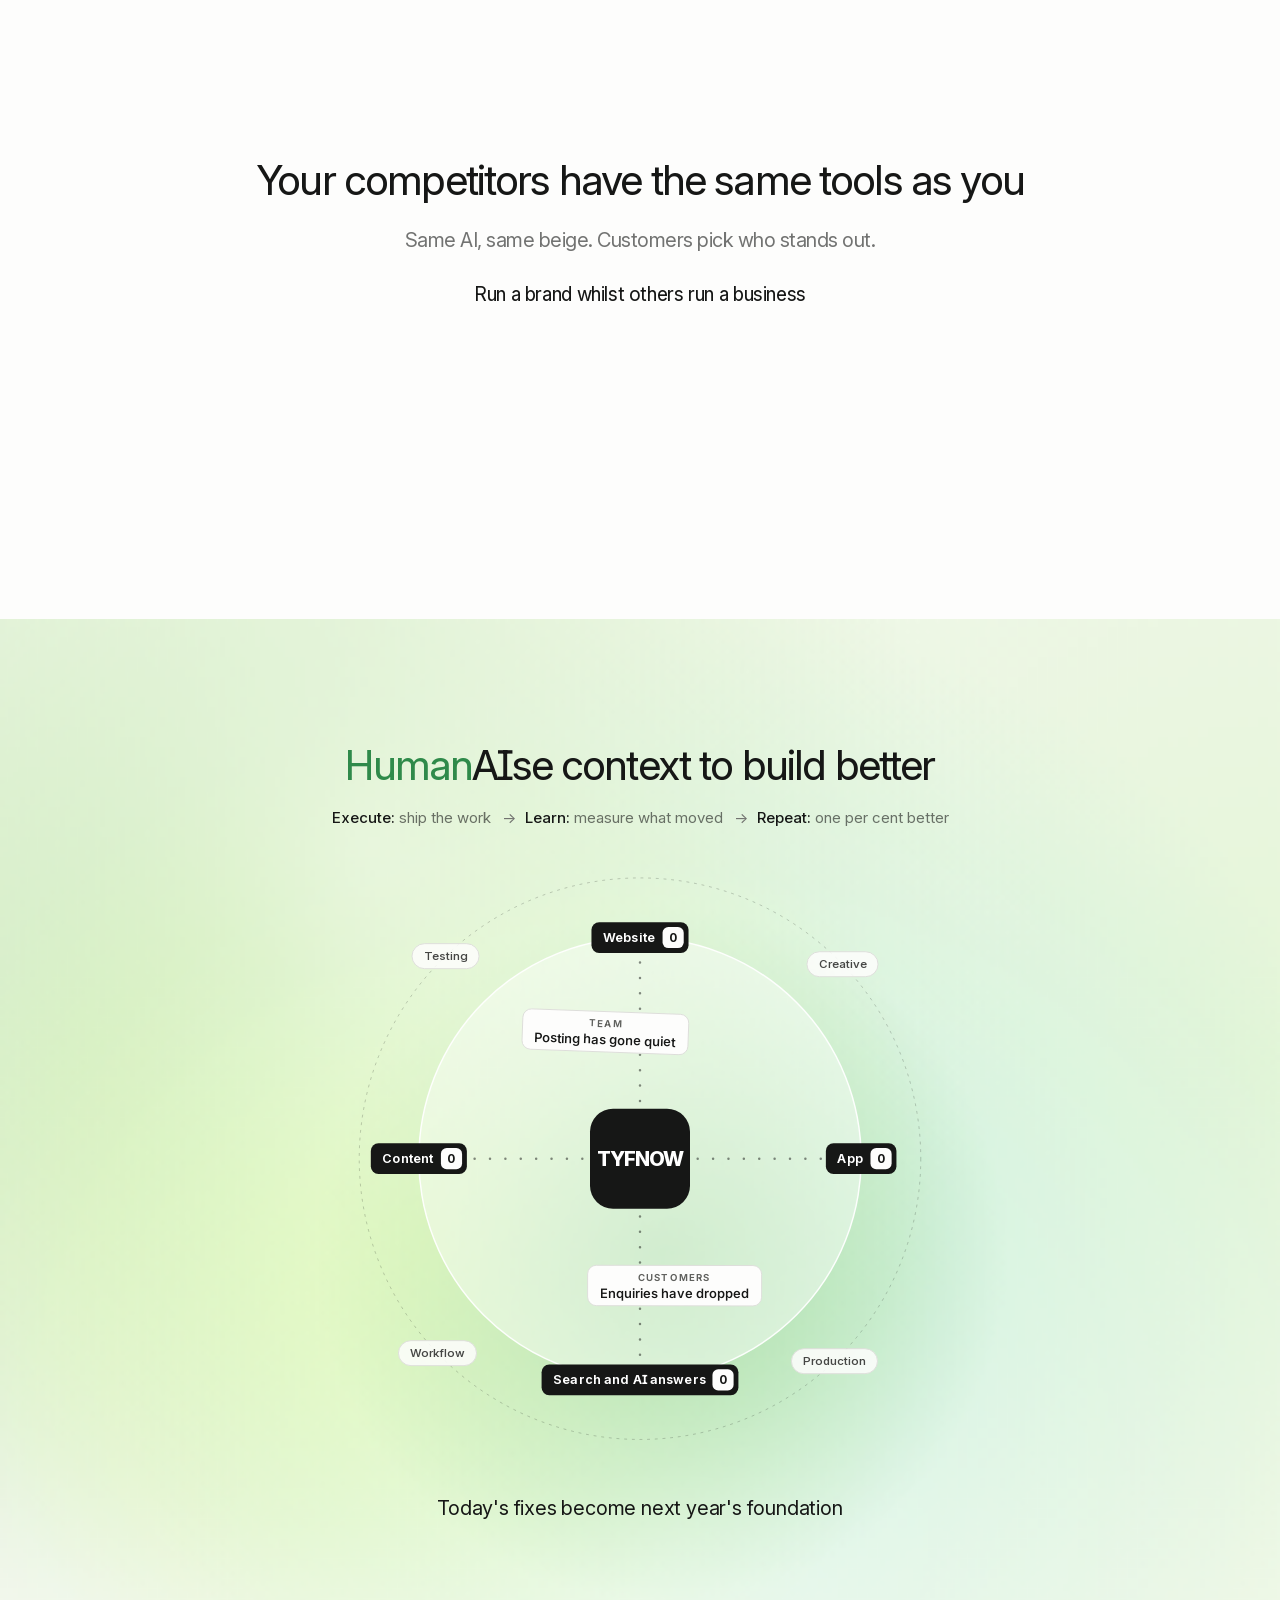
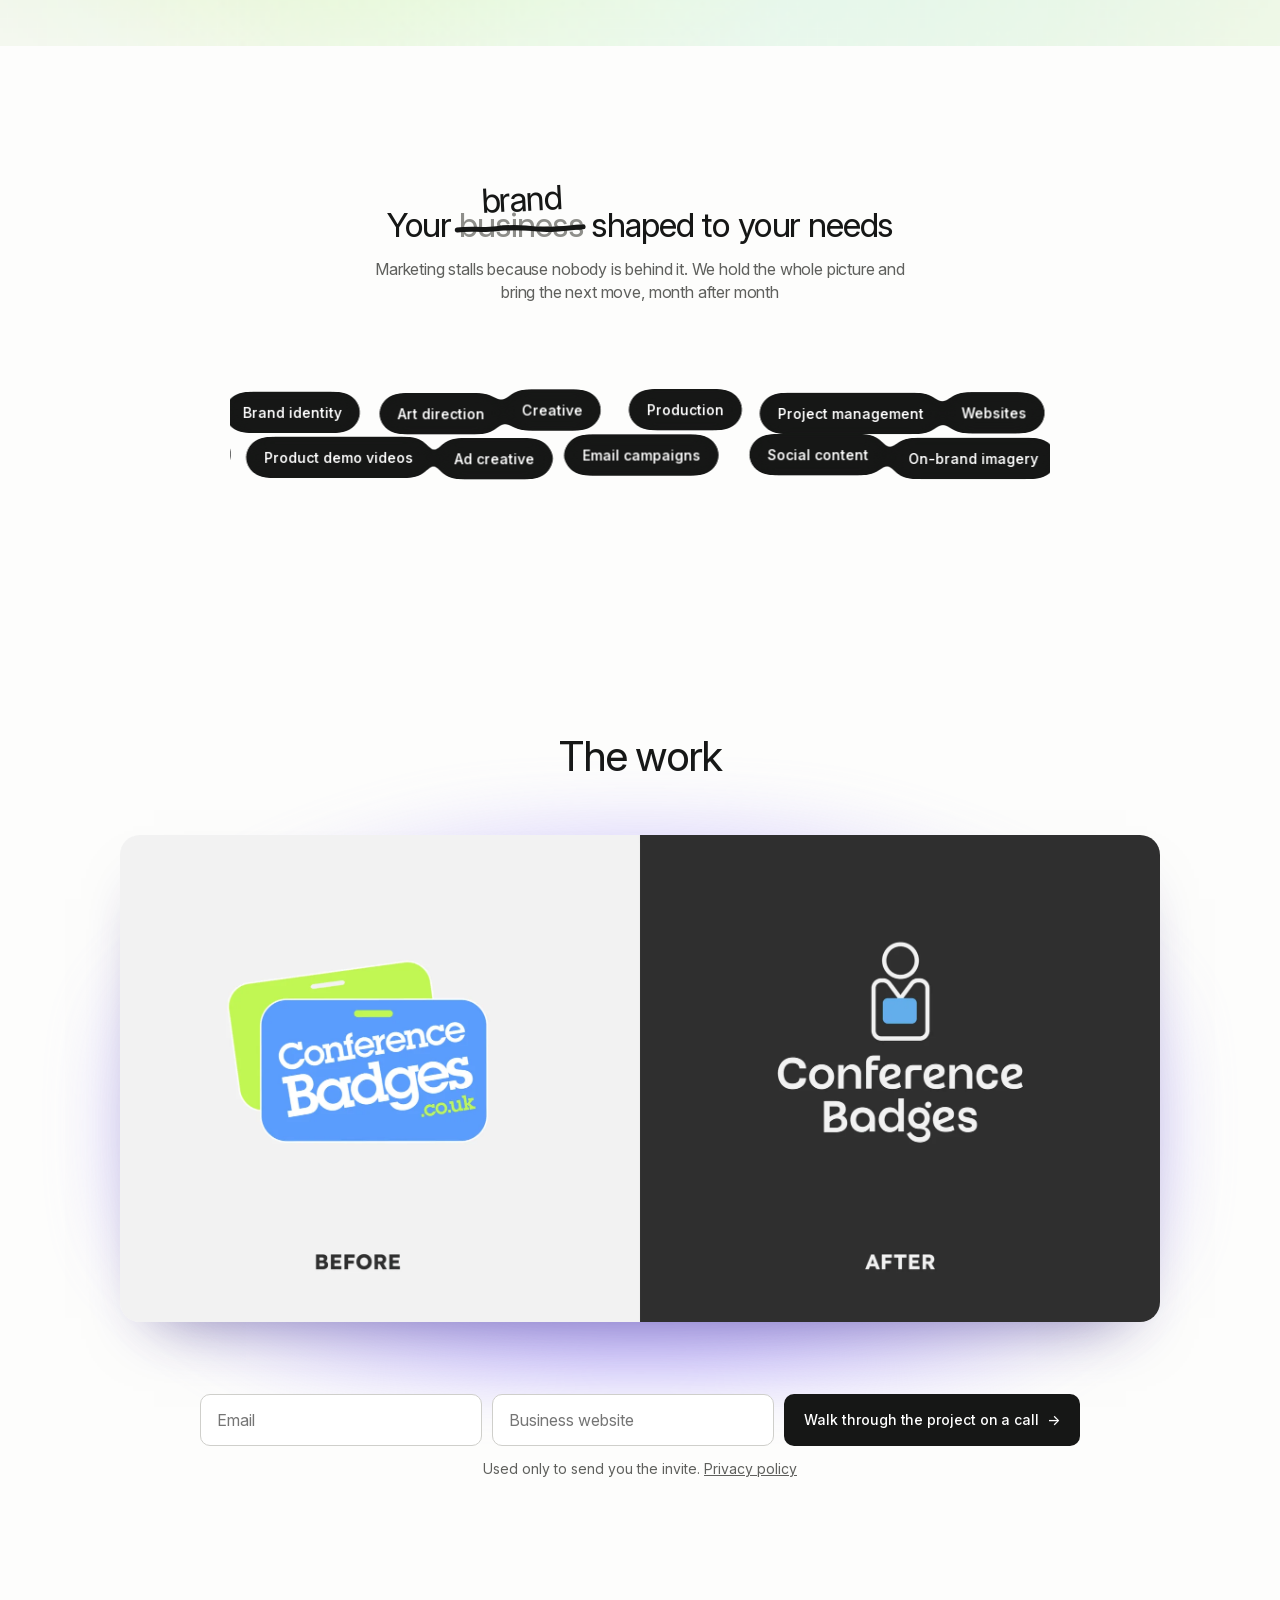
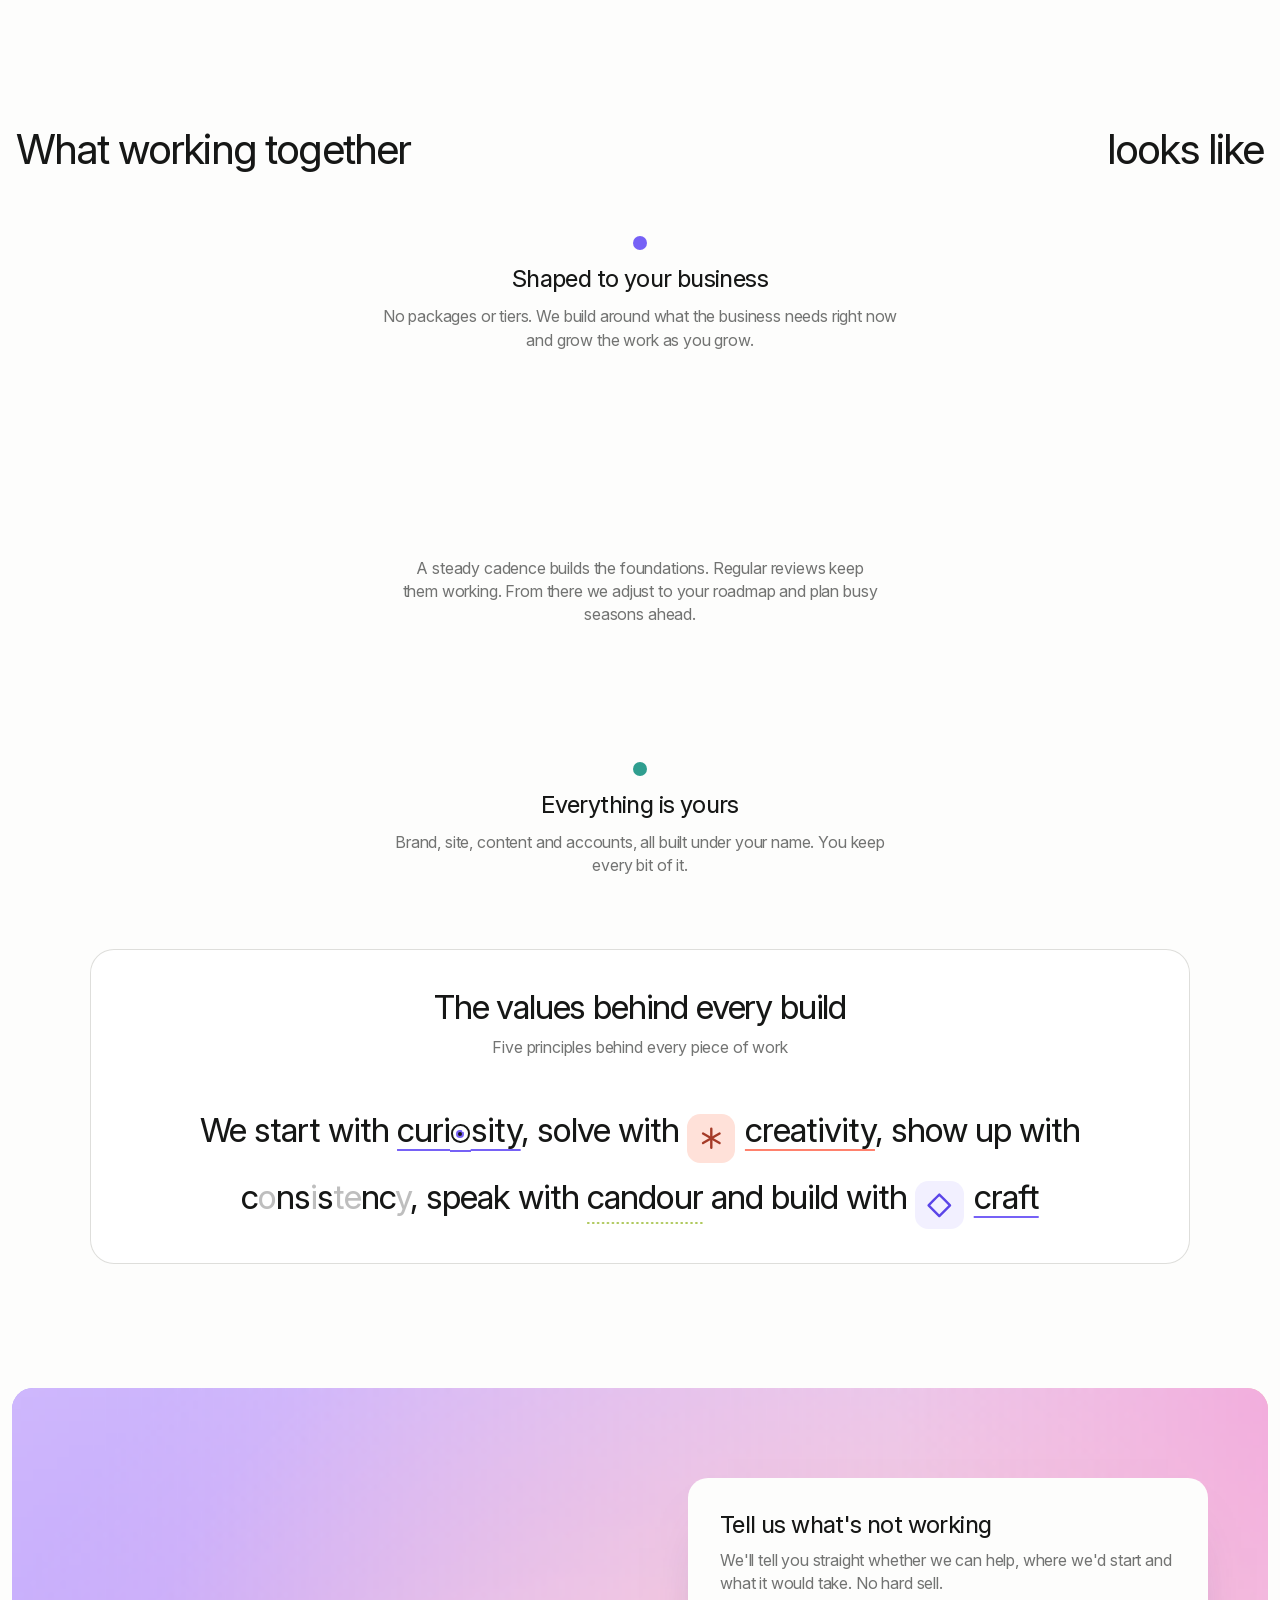
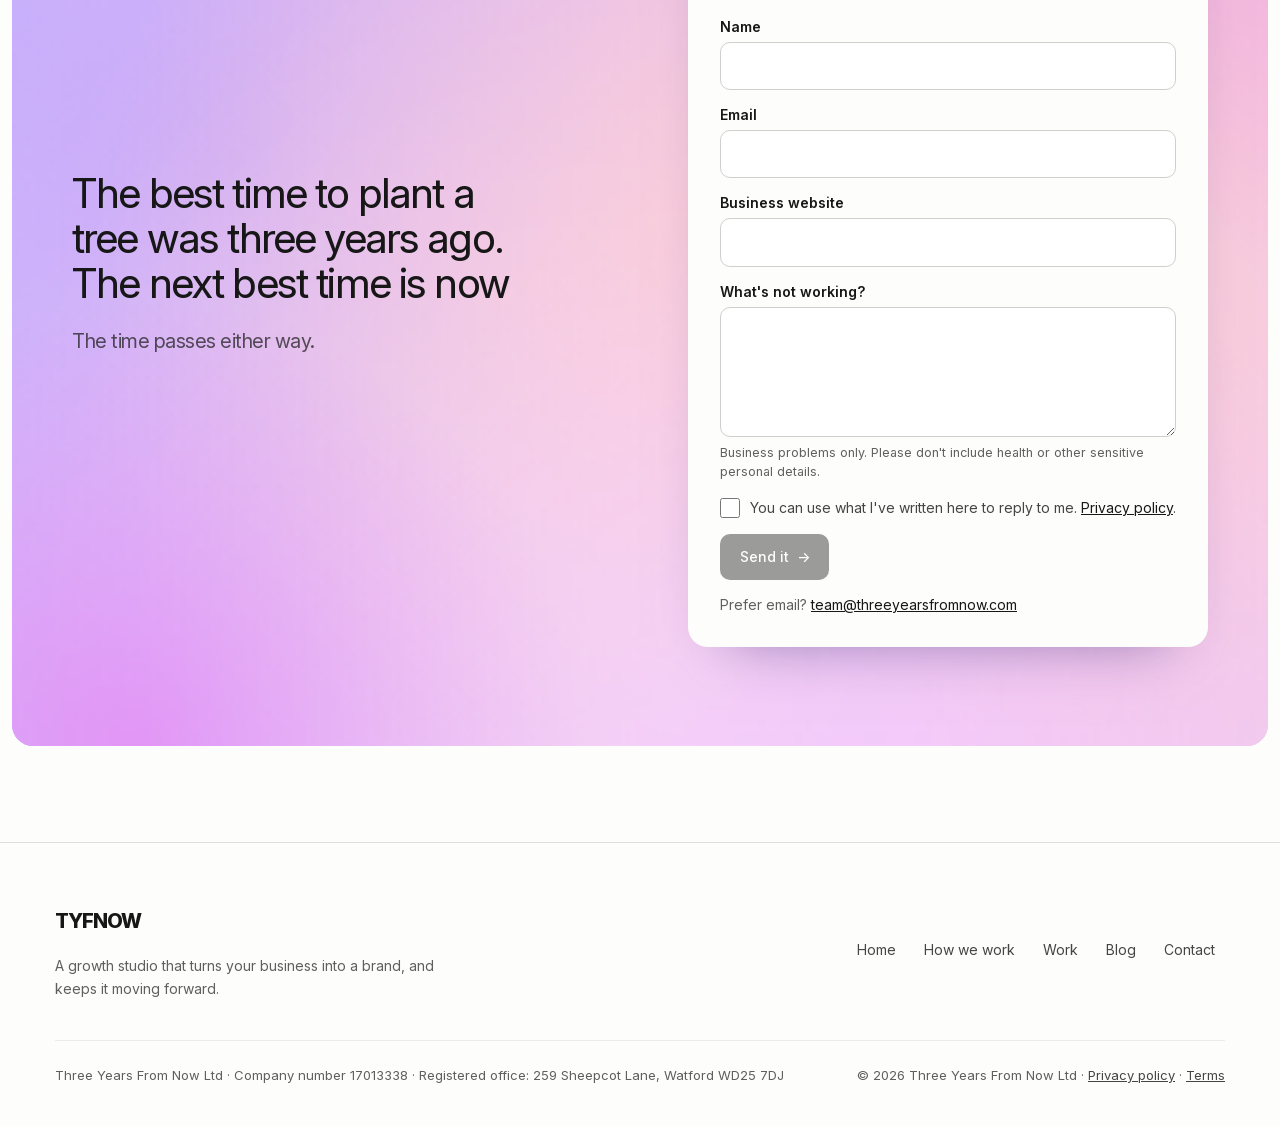
==== commit b9ecfcf5: "Section 5 pills become connecting blobs that drift sideways (F267) Co-Authored-By: Claude Opus 5.5 <" ====
--- a/index.html
+++ b/index.html
@@ -291,5 +291,6 @@
 <script src="/js/offer-head.js"></script>
 <script src="/js/close-gradient.js"></script>
 <script src="/js/offer-timeline.js"></script>
+<script src="/js/pill-goo.js"></script>
 </body>
 </html>
--- a/css/v06-onepage.css
+++ b/css/v06-onepage.css
@@ -488,3 +488,13 @@
 .op-tl2.is-live .op-dot.op-tl-p{transform:scale(.4)}
 .op-tl2.is-live .op-tl-seg{opacity:1;transform:scaleY(0)}
 .op-tl2.is-live .op-tl-p.is-in{opacity:1;transform:none}
+
+/* Round 9f: pills as connecting blobs (js/pill-goo.js). Black shape layer under the goo filter, white text on top */
+.op-goo-defs{position:absolute;width:0;height:0;overflow:hidden}
+.op-tick.is-goo{gap:6px;padding-block:10px}
+.op-goo-row{position:relative}
+.op-tick.is-goo .op-tick-row{animation:none;will-change:transform}
+.op-tick.is-goo .op-goo-bg{position:absolute;left:0;top:0;filter:url(#op-goo)}
+.op-bk-open .op-tick-grey.is-goo .op-tick-row li,.op-bk-open .op-tick-grey.is-goo .op-tick-row li:nth-child(7n+1),.op-bk-open .op-tick-grey.is-goo .op-tick-row li:nth-child(7n+5){margin-right:16px;box-shadow:none;will-change:transform}
+.op-bk-open .op-tick-grey.is-goo .op-goo-bg li,.op-bk-open .op-tick-grey.is-goo .op-goo-bg li:nth-child(7n+1),.op-bk-open .op-tick-grey.is-goo .op-goo-bg li:nth-child(7n+5){background:#161716;color:transparent}
+.op-bk-open .op-tick-grey.is-goo .op-goo-fg li,.op-bk-open .op-tick-grey.is-goo .op-goo-fg li:nth-child(7n+1),.op-bk-open .op-tick-grey.is-goo .op-goo-fg li:nth-child(7n+5){background:transparent;color:#fff}
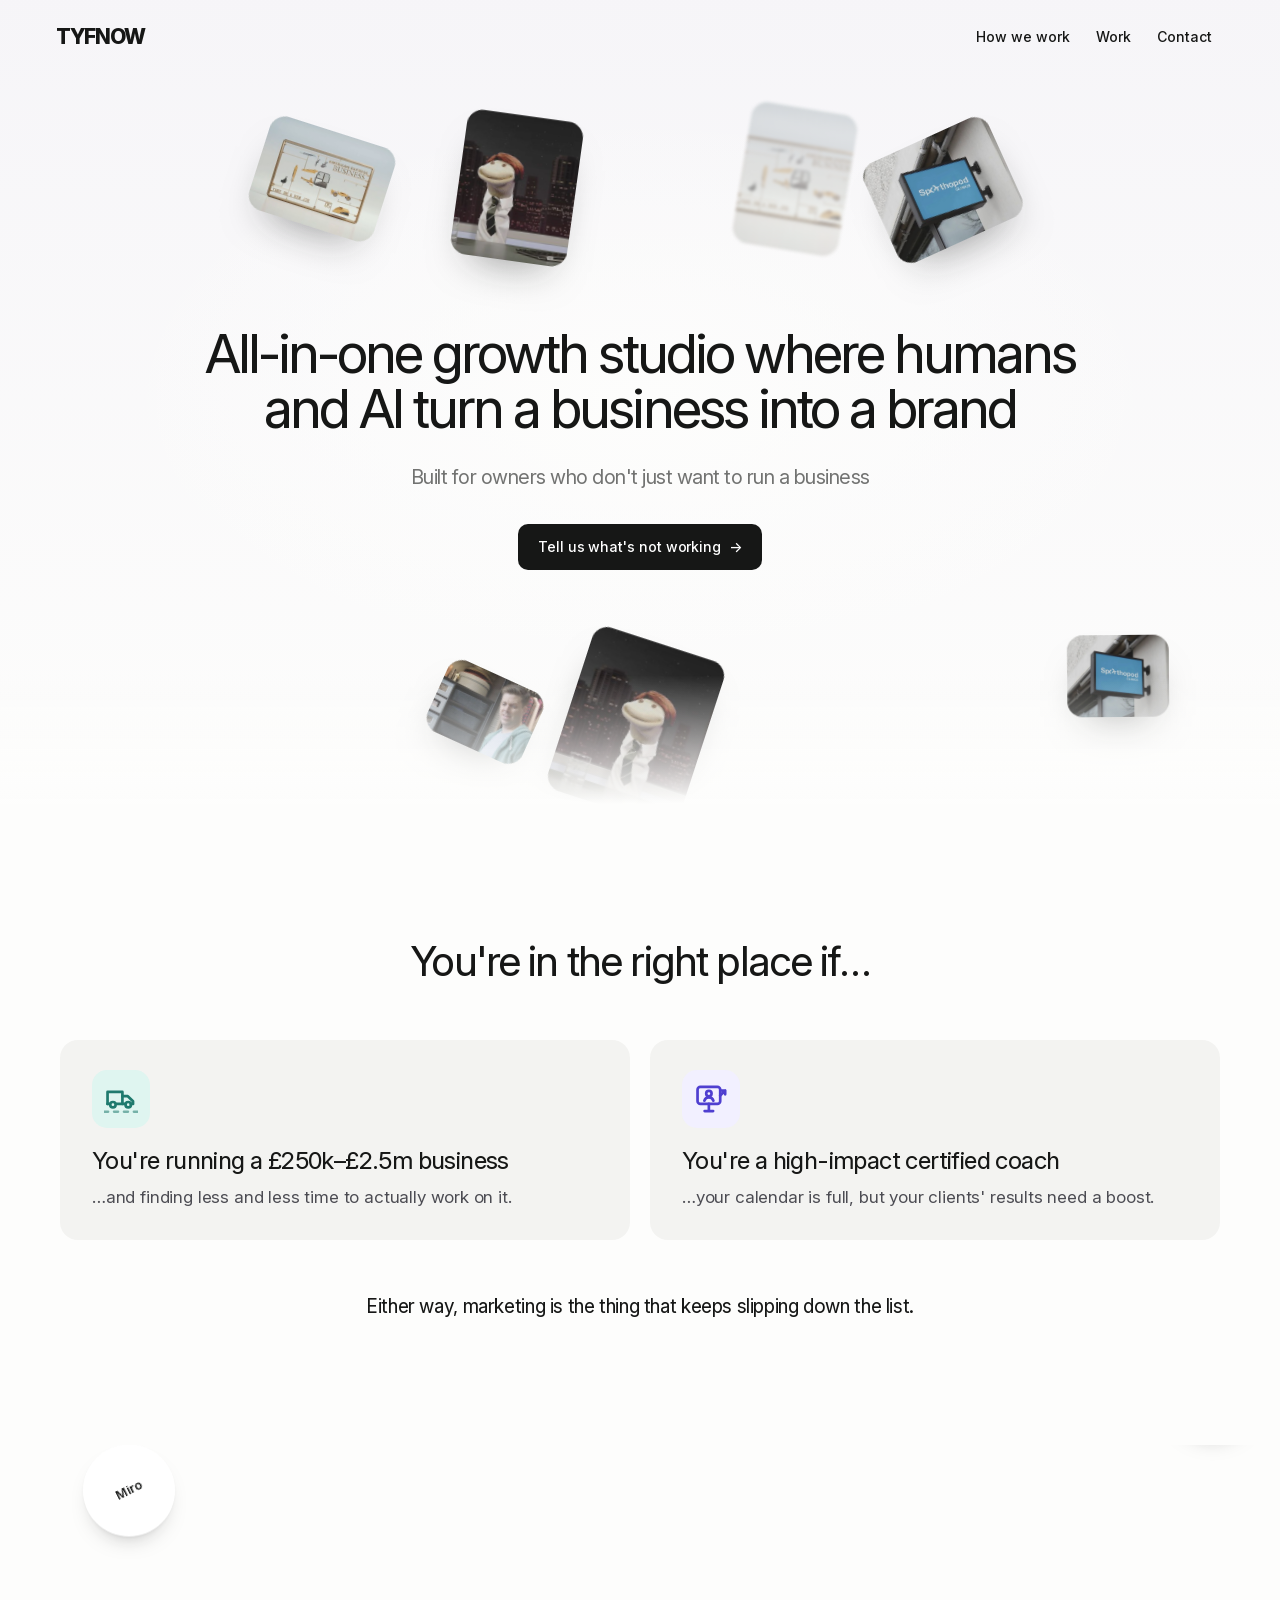
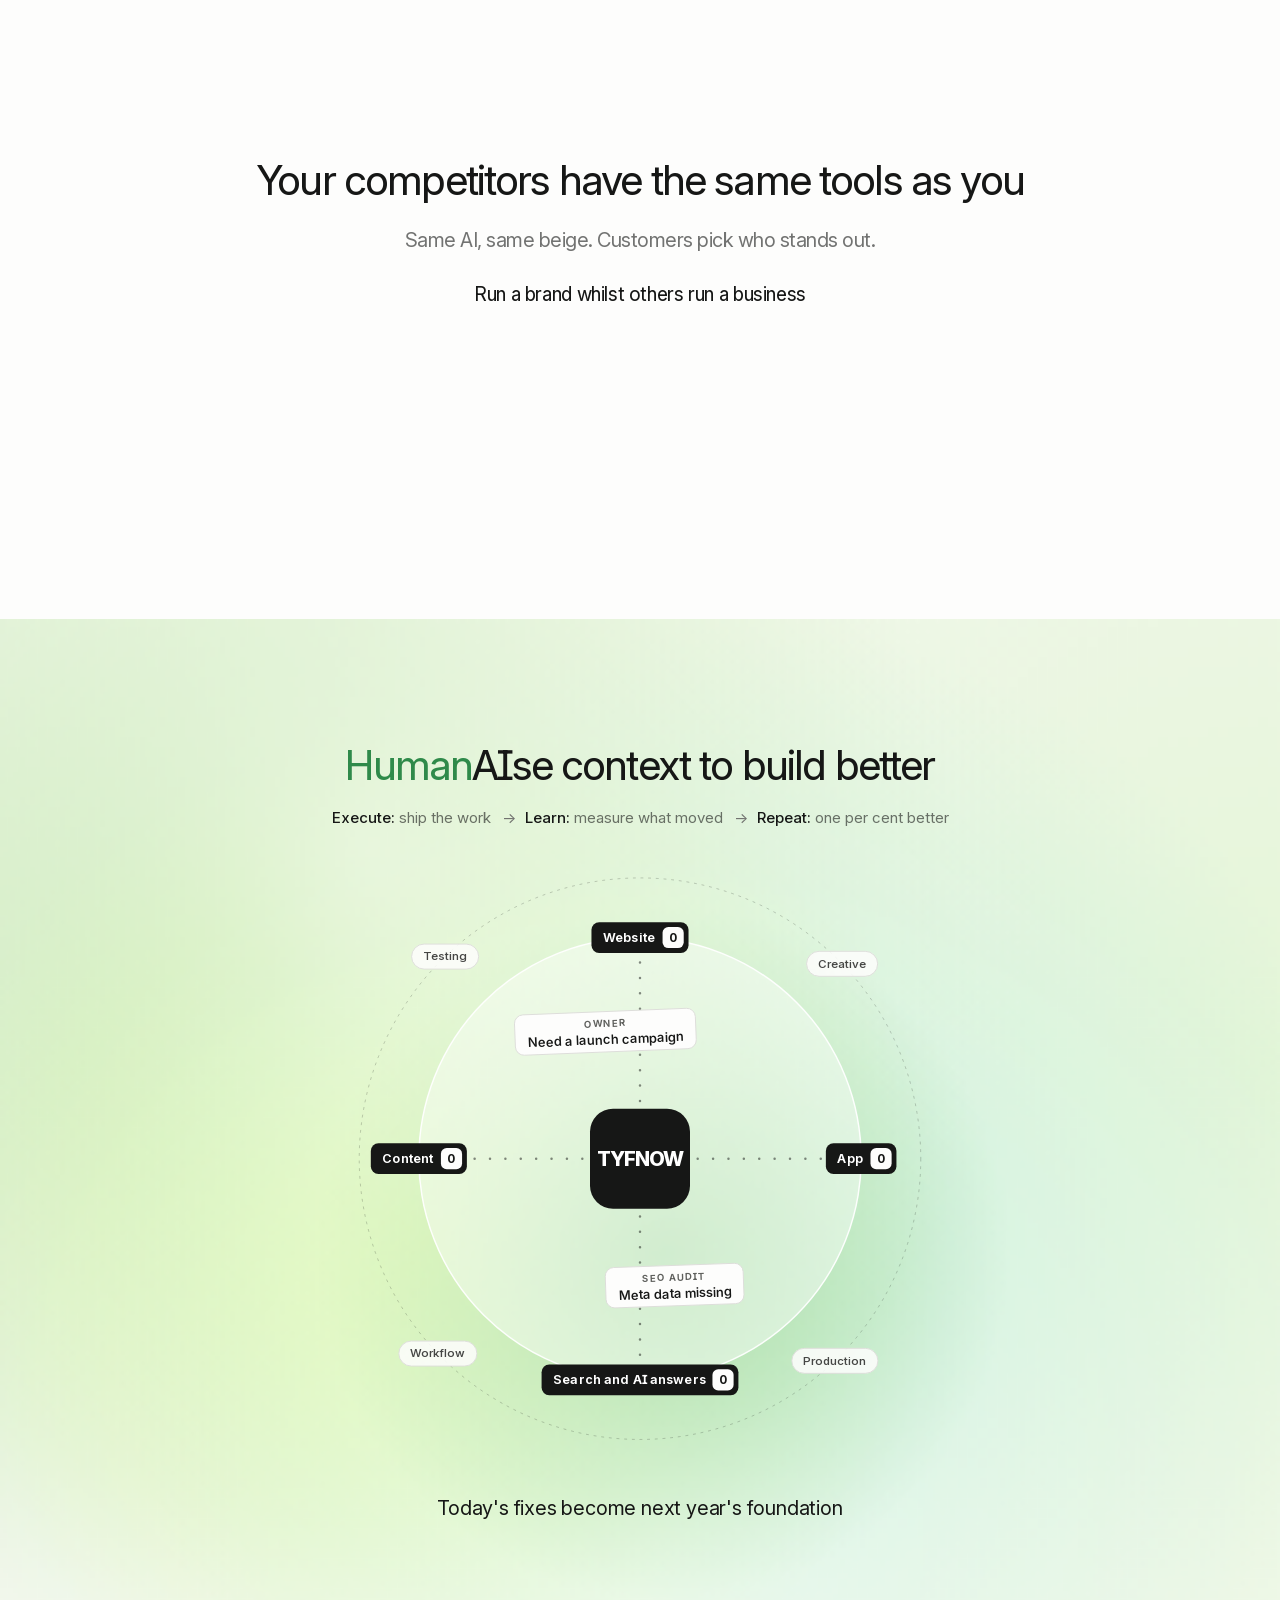
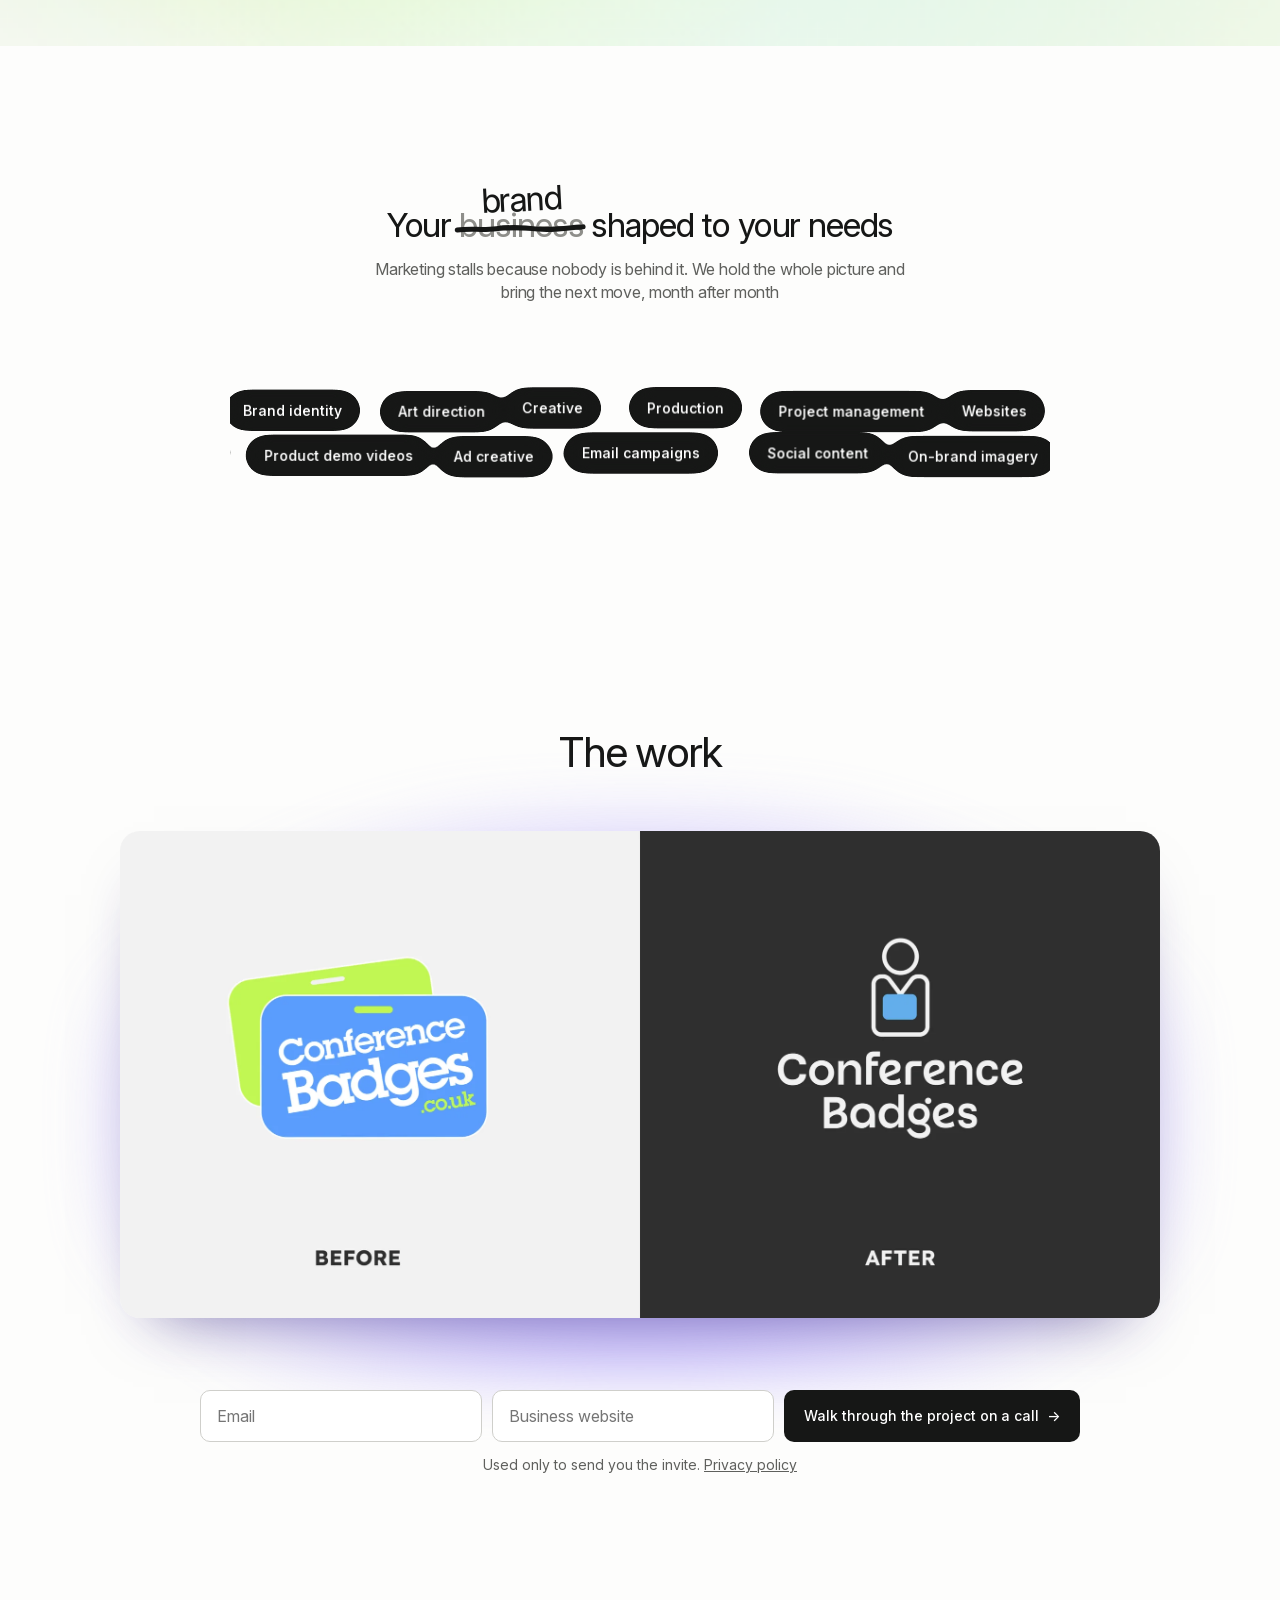
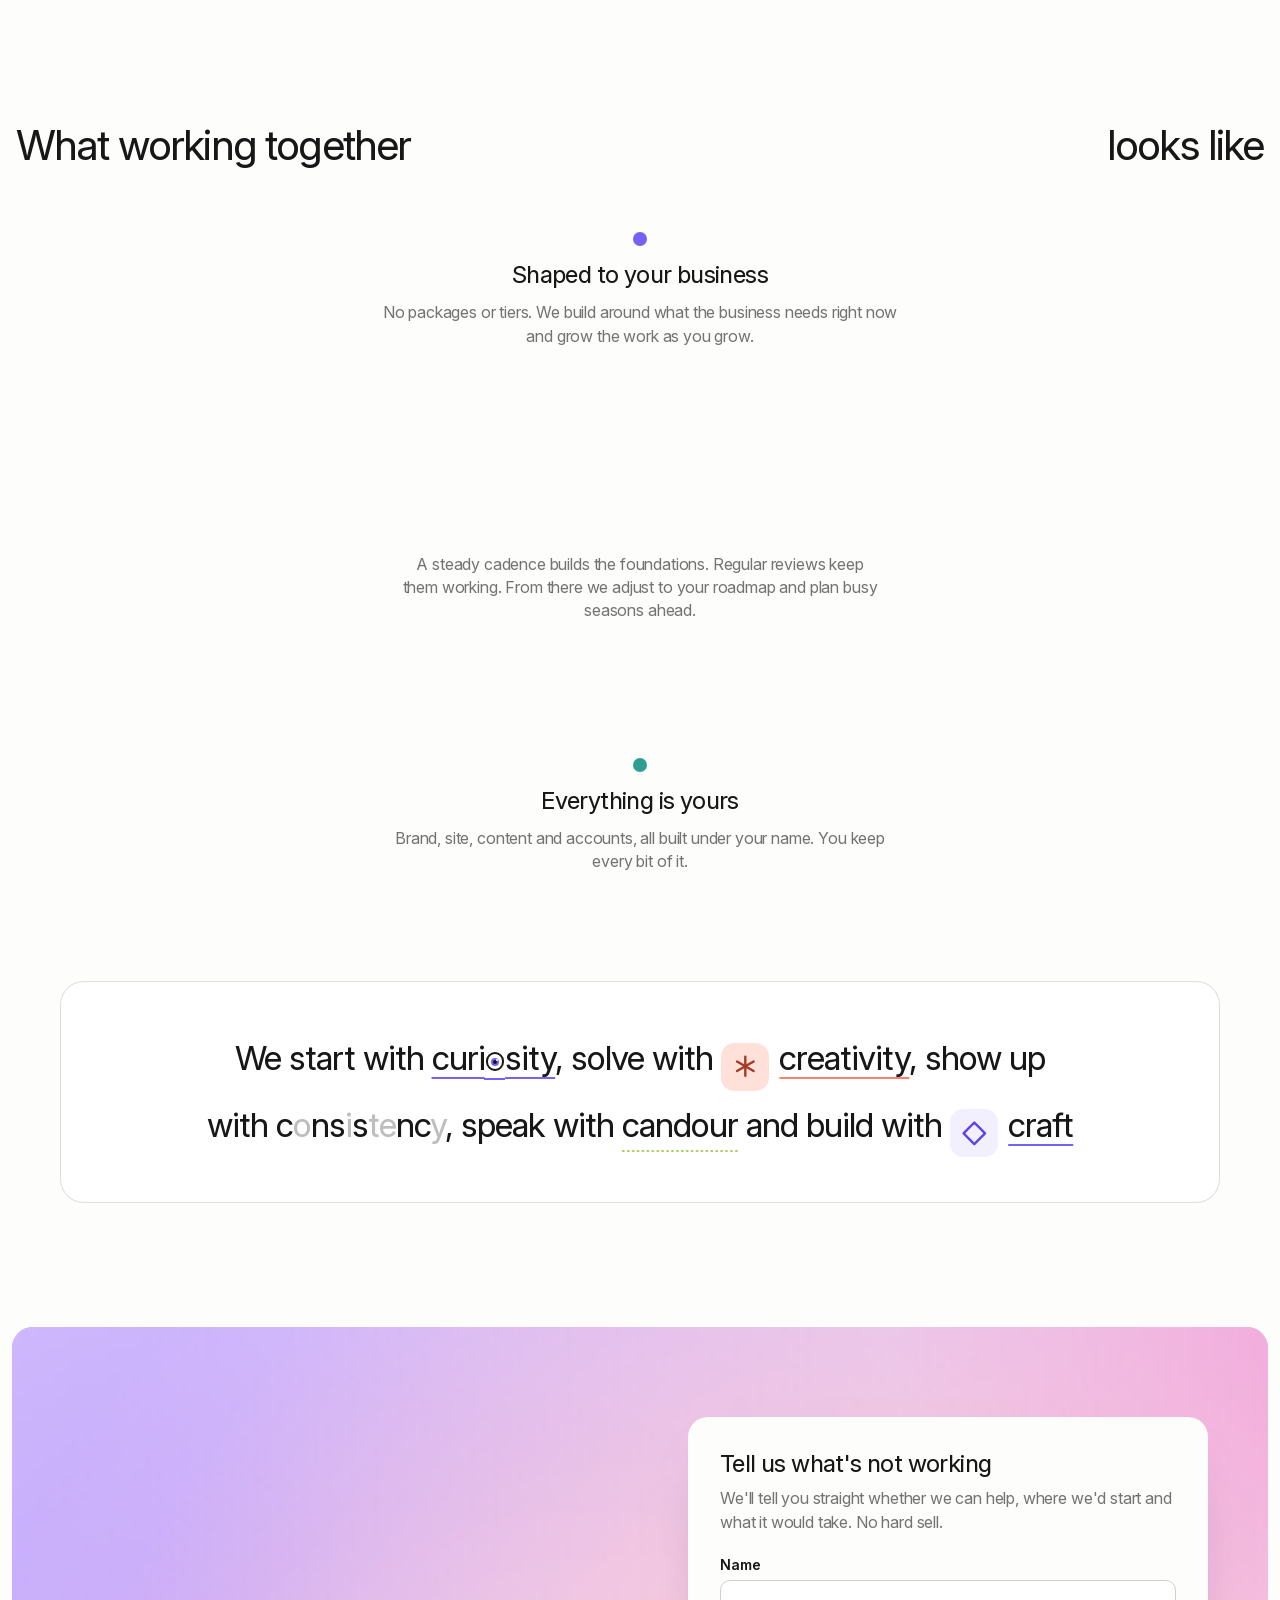
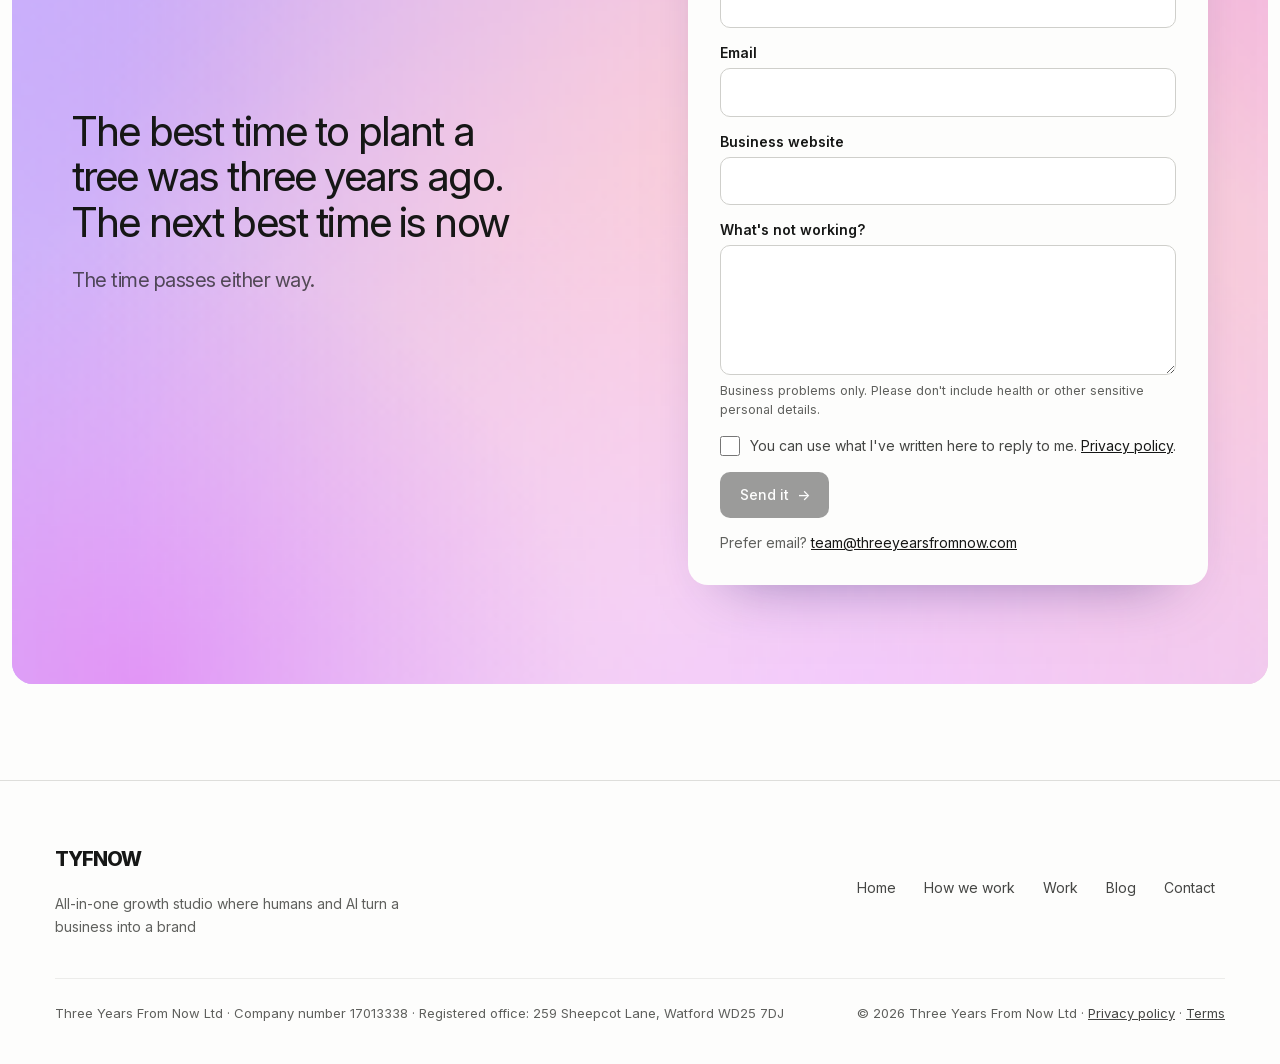
==== commit 04e0376d: "Values header removed, timeline runs into the values on two lines; headline and footer line: turn a " ====
--- a/index.html
+++ b/index.html
@@ -3,11 +3,11 @@
 <head>
 <meta charset="utf-8">
 <meta name="viewport" content="width=device-width, initial-scale=1">
-<title>All-in-one growth studio where humans and AI turn businesses into brands. Three Years From Now</title>
-<meta name="description" content="All-in-one growth studio where humans and AI turn businesses into brands. Built for owners turning over £250k to £2.5m, and certified coaches.">
+<title>All-in-one growth studio where humans and AI turn a business into a brand. Three Years From Now</title>
+<meta name="description" content="All-in-one growth studio where humans and AI turn a business into a brand. Built for owners turning over £250k to £2.5m, and certified coaches.">
 <link rel="canonical" href="https://www.threeyearsfromnow.com/">
-<meta property="og:title" content="All-in-one growth studio where humans and AI turn businesses into brands. Three Years From Now">
-<meta property="og:description" content="All-in-one growth studio where humans and AI turn businesses into brands. Built for owners turning over £250k to £2.5m, and certified coaches.">
+<meta property="og:title" content="All-in-one growth studio where humans and AI turn a business into a brand. Three Years From Now">
+<meta property="og:description" content="All-in-one growth studio where humans and AI turn a business into a brand. Built for owners turning over £250k to £2.5m, and certified coaches.">
 <meta property="og:url" content="https://www.threeyearsfromnow.com/">
 <meta property="og:type" content="website">
 <meta property="og:site_name" content="Three Years From Now">
@@ -15,10 +15,10 @@
 <meta property="og:image" content="https://www.threeyearsfromnow.com/img/og.png">
 <meta property="og:image:width" content="1200">
 <meta property="og:image:height" content="630">
-<meta property="og:image:alt" content="Three Years From Now, an all-in-one growth studio where humans and AI turn businesses into brands.">
+<meta property="og:image:alt" content="Three Years From Now, an all-in-one growth studio where humans and AI turn a business into a brand.">
 <meta name="twitter:card" content="summary_large_image">
-<meta name="twitter:title" content="All-in-one growth studio where humans and AI turn businesses into brands. Three Years From Now">
-<meta name="twitter:description" content="All-in-one growth studio where humans and AI turn businesses into brands. Built for owners turning over £250k to £2.5m, and certified coaches.">
+<meta name="twitter:title" content="All-in-one growth studio where humans and AI turn a business into a brand. Three Years From Now">
+<meta name="twitter:description" content="All-in-one growth studio where humans and AI turn a business into a brand. Built for owners turning over £250k to £2.5m, and certified coaches.">
 <meta name="twitter:image" content="https://www.threeyearsfromnow.com/img/og.png">
 <script type="application/ld+json">{"@context": "https://schema.org", "@graph": [{"@type": ["Organization", "ProfessionalService"], "@id": "https://www.threeyearsfromnow.com/#org", "name": "Three Years From Now", "alternateName": "TYFNOW", "legalName": "Three Years From Now Ltd", "url": "https://www.threeyearsfromnow.com/", "logo": "https://www.threeyearsfromnow.com/img/og.png", "description": "A growth studio that turns your business into a brand, then builds the system that keeps it moving forward. For business owners and certified coaches.", "foundingDate": "2026-02", "identifier": {"@type": "PropertyValue", "propertyID": "Companies House", "value": "17013338"}, "founder": {"@type": "Person", "@id": "https://www.threeyearsfromnow.com/#founder", "name": "Shaheryar Malik", "jobTitle": "Founder and creative director"}, "address": {"@type": "PostalAddress", "streetAddress": "259 Sheepcot Lane", "addressLocality": "Watford", "postalCode": "WD25 7DJ", "addressCountry": "GB"}, "areaServed": "GB", "knowsAbout": ["brand", "website", "content", "AI search visibility", "growth marketing for small businesses"]}, {"@type": "WebSite", "@id": "https://www.threeyearsfromnow.com/#website", "url": "https://www.threeyearsfromnow.com/", "name": "Three Years From Now", "publisher": {"@id": "https://www.threeyearsfromnow.com/#org"}, "inLanguage": "en-GB"}, {"@type": "WebPage", "@id": "https://www.threeyearsfromnow.com/#page", "url": "https://www.threeyearsfromnow.com/", "name": "Three Years From Now", "isPartOf": {"@id": "https://www.threeyearsfromnow.com/#website"}, "about": {"@id": "https://www.threeyearsfromnow.com/#org"}}]}</script>
 <link rel="preload" href="/fonts/InterVariable-latin.woff" as="font" type="font/woff" crossorigin>
@@ -59,7 +59,7 @@
 <section class="hero" aria-labelledby="hero-h">
 <div class="wrap">
 <div class="head h-a1e47a">
-<h1 class="h-hero" id="hero-h">All-in-one growth studio where humans and AI turn businesses into brands</h1>
+<h1 class="h-hero" id="hero-h">All-in-one growth studio where humans and AI turn a business into a brand</h1>
 <p class="lead hero-lead">Built for owners who don't just want to run a business</p>
 <a class="btn btn-dark h-0a137c" href="#contact" data-track="h_cta_1">Tell us what's not working <span aria-hidden="true">→</span></a>
 </div>
@@ -206,10 +206,10 @@
 <div class="op-tl-step"><span class="op-dot op-dot-grey op-tl-p" aria-hidden="true"></span><h3 class="h-card op-tl-p">Time that fits the business</h3><p class="body op-tl-p">A steady cadence builds the foundations. Regular reviews keep them working. From there we adjust to your roadmap and plan busy seasons ahead.</p></div>
 <span class="op-tl-seg op-tl-p" aria-hidden="true"></span>
 <div class="op-tl-step"><span class="op-dot op-dot-mint op-tl-p" aria-hidden="true"></span><h3 class="h-card op-tl-p">Everything is yours</h3><p class="body op-tl-p">Brand, site, content and accounts, all built under your name. You keep every bit of it.</p></div>
-</div>
-<div class="op-bucket op-bucket-paper op-values" id="values">
-<h3 class="op-bk-h">The values behind every build</h3>
-<p class="op-bk-sub">Five principles behind every piece of work</p>
+<span class="op-tl-seg op-tl-p" aria-hidden="true"></span>
+</div>
+<div class="op-bucket op-bucket-paper op-values op-tl-p" id="values">
+<h3 class="sr-only">The values behind every build</h3>
 <p class="op-creed">We start with <span class="op-v op-v-curiosity"><span class="sr">curiosity</span><span aria-hidden="true"><u>curi<span class="op-eye"><span class="op-pupil"><span class="op-glint"></span></span></span>sity</u></span></span>, solve with <span class="op-v op-v-creativity"><span class="op-val-ic op-ic-p" aria-hidden="true"><svg class="op-ico" id="ico-creativity" width="26" height="26" viewBox="0 0 24 24" fill="none" stroke="currentColor" stroke-width="2" stroke-linecap="round"><line x1="12" y1="4" x2="12" y2="20"></line><line x1="5.07" y1="8" x2="18.93" y2="16"></line><line x1="5.07" y1="16" x2="18.93" y2="8"></line></svg></span><u>creativity</u></span>, show up with <span class="op-v op-v-consistency"><span class="sr">consistency</span><span aria-hidden="true">c<span class="dim">o</span>ns<span class="dim">i</span>s<span class="dim">te</span>nc<span class="dim">y</span></span></span>, speak with <span class="op-v op-v-candour"><span class="op-wave-w">candour<svg class="op-wave" viewBox="0 0 98 12" preserveAspectRatio="none" aria-hidden="true" focusable="false"><rect x="0.0" y="0" width="2.2" height="12" rx="1.1"></rect><rect x="4.2" y="0" width="2.2" height="12" rx="1.1"></rect><rect x="8.3" y="0" width="2.2" height="12" rx="1.1"></rect><rect x="12.5" y="0" width="2.2" height="12" rx="1.1"></rect><rect x="16.6" y="0" width="2.2" height="12" rx="1.1"></rect><rect x="20.8" y="0" width="2.2" height="12" rx="1.1"></rect><rect x="24.9" y="0" width="2.2" height="12" rx="1.1"></rect><rect x="29.1" y="0" width="2.2" height="12" rx="1.1"></rect><rect x="33.2" y="0" width="2.2" height="12" rx="1.1"></rect><rect x="37.4" y="0" width="2.2" height="12" rx="1.1"></rect><rect x="41.5" y="0" width="2.2" height="12" rx="1.1"></rect><rect x="45.7" y="0" width="2.2" height="12" rx="1.1"></rect><rect x="49.8" y="0" width="2.2" height="12" rx="1.1"></rect><rect x="54.0" y="0" width="2.2" height="12" rx="1.1"></rect><rect x="58.1" y="0" width="2.2" height="12" rx="1.1"></rect><rect x="62.3" y="0" width="2.2" height="12" rx="1.1"></rect><rect x="66.4" y="0" width="2.2" height="12" rx="1.1"></rect><rect x="70.6" y="0" width="2.2" height="12" rx="1.1"></rect><rect x="74.7" y="0" width="2.2" height="12" rx="1.1"></rect><rect x="78.9" y="0" width="2.2" height="12" rx="1.1"></rect><rect x="83.0" y="0" width="2.2" height="12" rx="1.1"></rect><rect x="87.2" y="0" width="2.2" height="12" rx="1.1"></rect><rect x="91.3" y="0" width="2.2" height="12" rx="1.1"></rect><rect x="95.5" y="0" width="2.2" height="12" rx="1.1"></rect></svg></span></span> and build with <span class="op-v op-v-craft"><span class="op-val-ic op-ic-v" aria-hidden="true"><svg class="op-ico" id="ico-craft" width="26" height="26" viewBox="0 0 24 24" fill="none" stroke="currentColor" stroke-width="2" stroke-linejoin="round" stroke-linecap="round"><g class="cr-move"><g class="cr-boost"><path d="M7.5 2.6 V0.2"></path><path d="M16.5 2.6 V0.2"></path><path d="M12 6 V3.4"></path></g><polygon points="12,3 16.5,7.5 21,12 12,21 3,12 7.5,7.5 9.75,5.25"></polygon></g></svg></span><u>craft</u></span></p>
 </div>
 </div>
@@ -255,7 +255,7 @@
         <a class="brand" href="/" aria-label="TYFNOW, Three Years From Now, home">
           <span class="brand-w">TYFNOW</span>
         </a>
-        <p class="foot-desc">A growth studio that turns your business into a brand, and keeps it moving forward.</p>
+        <p class="foot-desc">All-in-one growth studio where humans and AI turn a business into a brand</p>
       </div>
       <nav class="foot-links" aria-label="Footer">
         <a href="/" aria-current="page">Home</a>
--- a/css/v06-onepage.css
+++ b/css/v06-onepage.css
@@ -484,17 +484,21 @@
 .op-tl-step .body{margin:0;max-width:520px}
 .op-tl-seg{display:block;width:2px;height:80px;margin:28px 0;border-radius:2px;background:#161716;transform-origin:top}
 @media (max-width:760px){.op-tl2{margin-top:44px}.op-tl-seg{height:56px;margin:20px 0}}
-.op-tl2.is-live .op-tl-p{opacity:0;transform:translateY(16px);transition:opacity .5s cubic-bezier(.22,.61,.36,1),transform .5s cubic-bezier(.22,.61,.36,1)}
-.op-tl2.is-live .op-dot.op-tl-p{transform:scale(.4)}
-.op-tl2.is-live .op-tl-seg{opacity:1;transform:scaleY(0)}
-.op-tl2.is-live .op-tl-p.is-in{opacity:1;transform:none}
-
-/* Round 9f: pills as connecting blobs (js/pill-goo.js). Black shape layer under the goo filter, white text on top */
-.op-goo-defs{position:absolute;width:0;height:0;overflow:hidden}
-.op-tick.is-goo{gap:6px;padding-block:10px}
+.op-tl-live .op-tl-p{opacity:0;transform:translateY(16px);transition:opacity .5s cubic-bezier(.22,.61,.36,1),transform .5s cubic-bezier(.22,.61,.36,1)}
+.op-tl-live .op-dot.op-tl-p{transform:scale(.4)}
+.op-tl-live .op-tl-seg{opacity:1;transform:scaleY(0)}
+.op-tl-live .op-tl-p.is-in{opacity:1;transform:none}
+
+/* Round 9f: pills as connecting blobs (js/pill-goo.js). Black shapes in an SVG under its own goo filter; white HTML text on top */
+.op-tick.is-goo{gap:6px;padding-block:8px}
 .op-goo-row{position:relative}
-.op-tick.is-goo .op-tick-row{animation:none;will-change:transform}
-.op-tick.is-goo .op-goo-bg{position:absolute;left:0;top:0;filter:url(#op-goo)}
-.op-bk-open .op-tick-grey.is-goo .op-tick-row li,.op-bk-open .op-tick-grey.is-goo .op-tick-row li:nth-child(7n+1),.op-bk-open .op-tick-grey.is-goo .op-tick-row li:nth-child(7n+5){margin-right:16px;box-shadow:none;will-change:transform}
-.op-bk-open .op-tick-grey.is-goo .op-goo-bg li,.op-bk-open .op-tick-grey.is-goo .op-goo-bg li:nth-child(7n+1),.op-bk-open .op-tick-grey.is-goo .op-goo-bg li:nth-child(7n+5){background:#161716;color:transparent}
-.op-bk-open .op-tick-grey.is-goo .op-goo-fg li,.op-bk-open .op-tick-grey.is-goo .op-goo-fg li:nth-child(7n+1),.op-bk-open .op-tick-grey.is-goo .op-goo-fg li:nth-child(7n+5){background:transparent;color:#fff}
+.op-goo-svg{position:absolute;left:0;top:-14px;display:block;overflow:visible;pointer-events:none}
+.op-tick.is-goo .op-tick-row{position:relative;animation:none;will-change:transform}
+.op-bk-open .op-tick-grey.is-goo .op-tick-row li,.op-bk-open .op-tick-grey.is-goo .op-tick-row li:nth-child(7n+1),.op-bk-open .op-tick-grey.is-goo .op-tick-row li:nth-child(7n+5){margin-right:16px;background:transparent;color:#fff;box-shadow:none;will-change:transform}
+
+/* Round 9g: the timeline runs into the values; values sentence on two lines at its full size where the screen allows */
+.op-tl2+.op-values,.op-values{margin-top:0;max-width:none;width:100%;padding:44px 40px}
+.op-values .op-creed{max-width:none;margin:0 auto;text-wrap:balance}
+.op-tl-live .op-tl-seg.is-in+.op-values{transition-delay:.05s}
+@media (max-width:760px){.op-values{padding:30px 16px}}
+.op-tl2>.op-tl-seg:last-child{margin-bottom:0}
